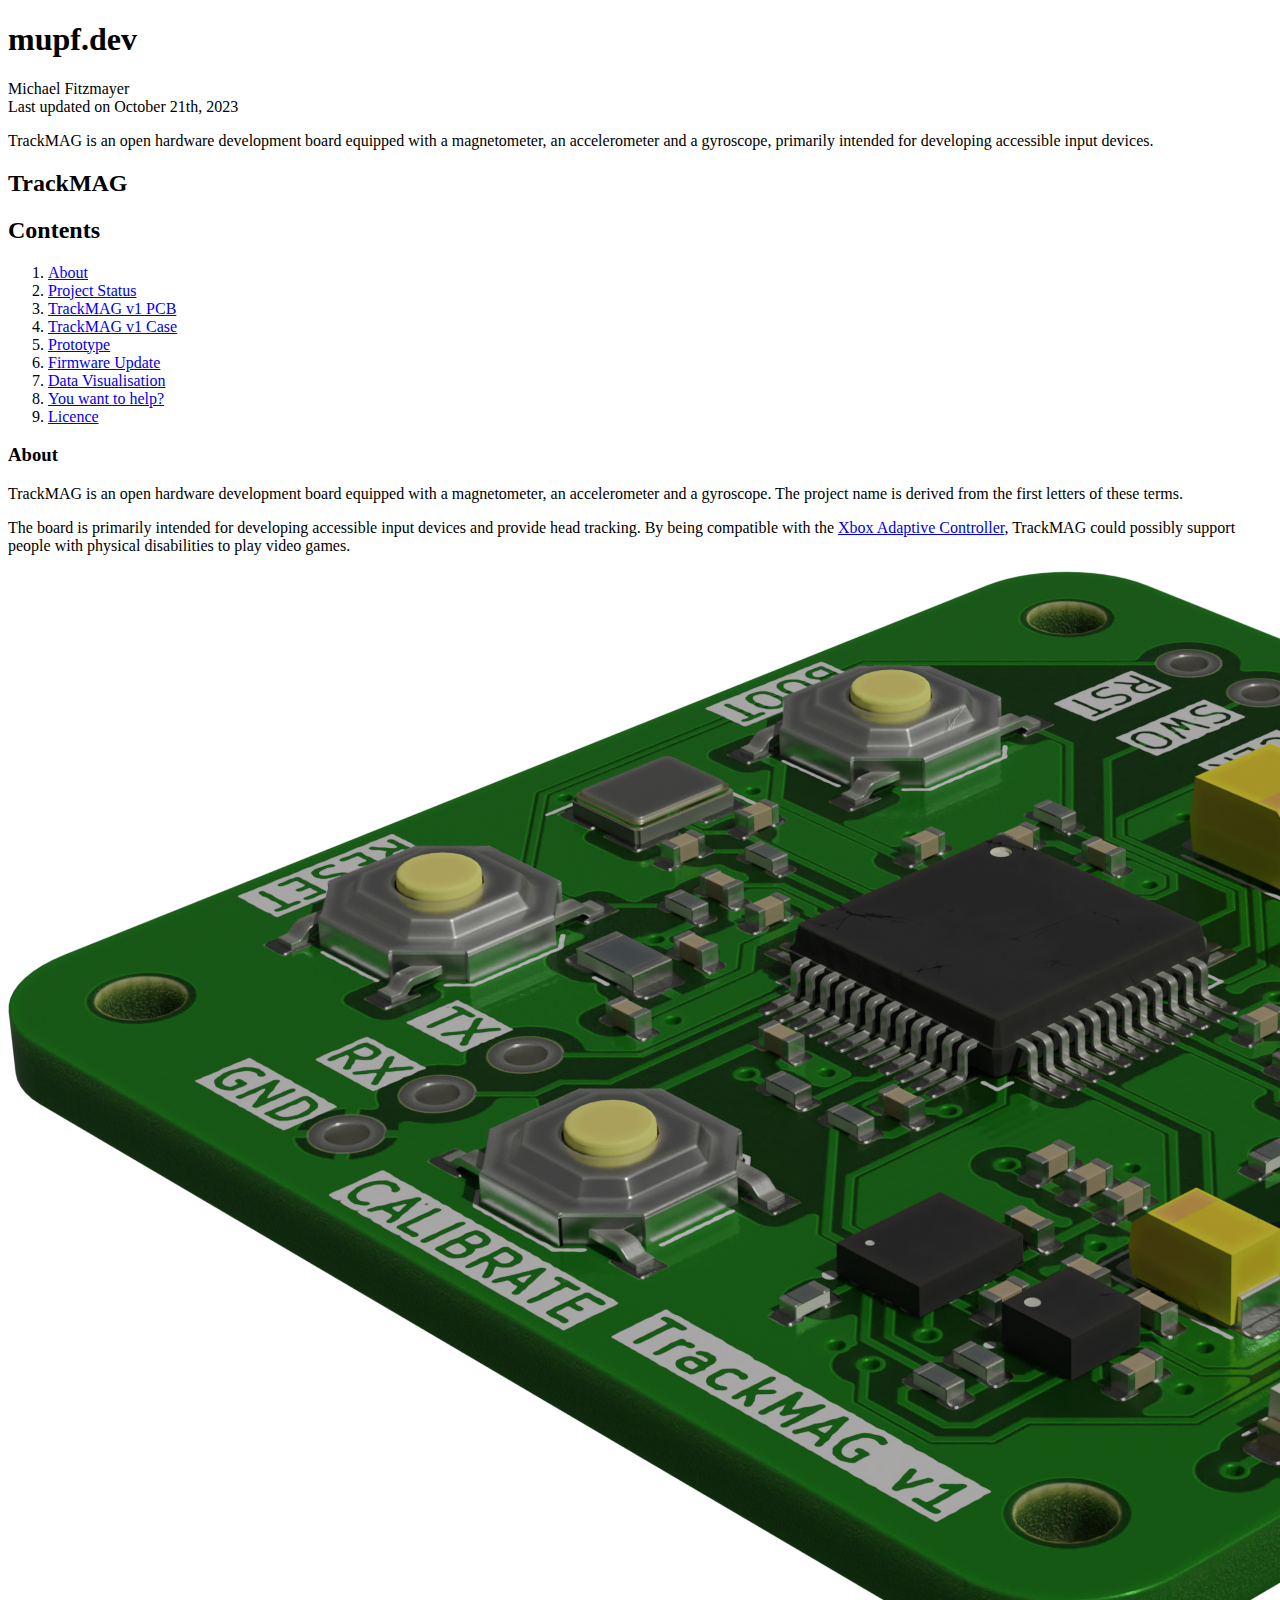
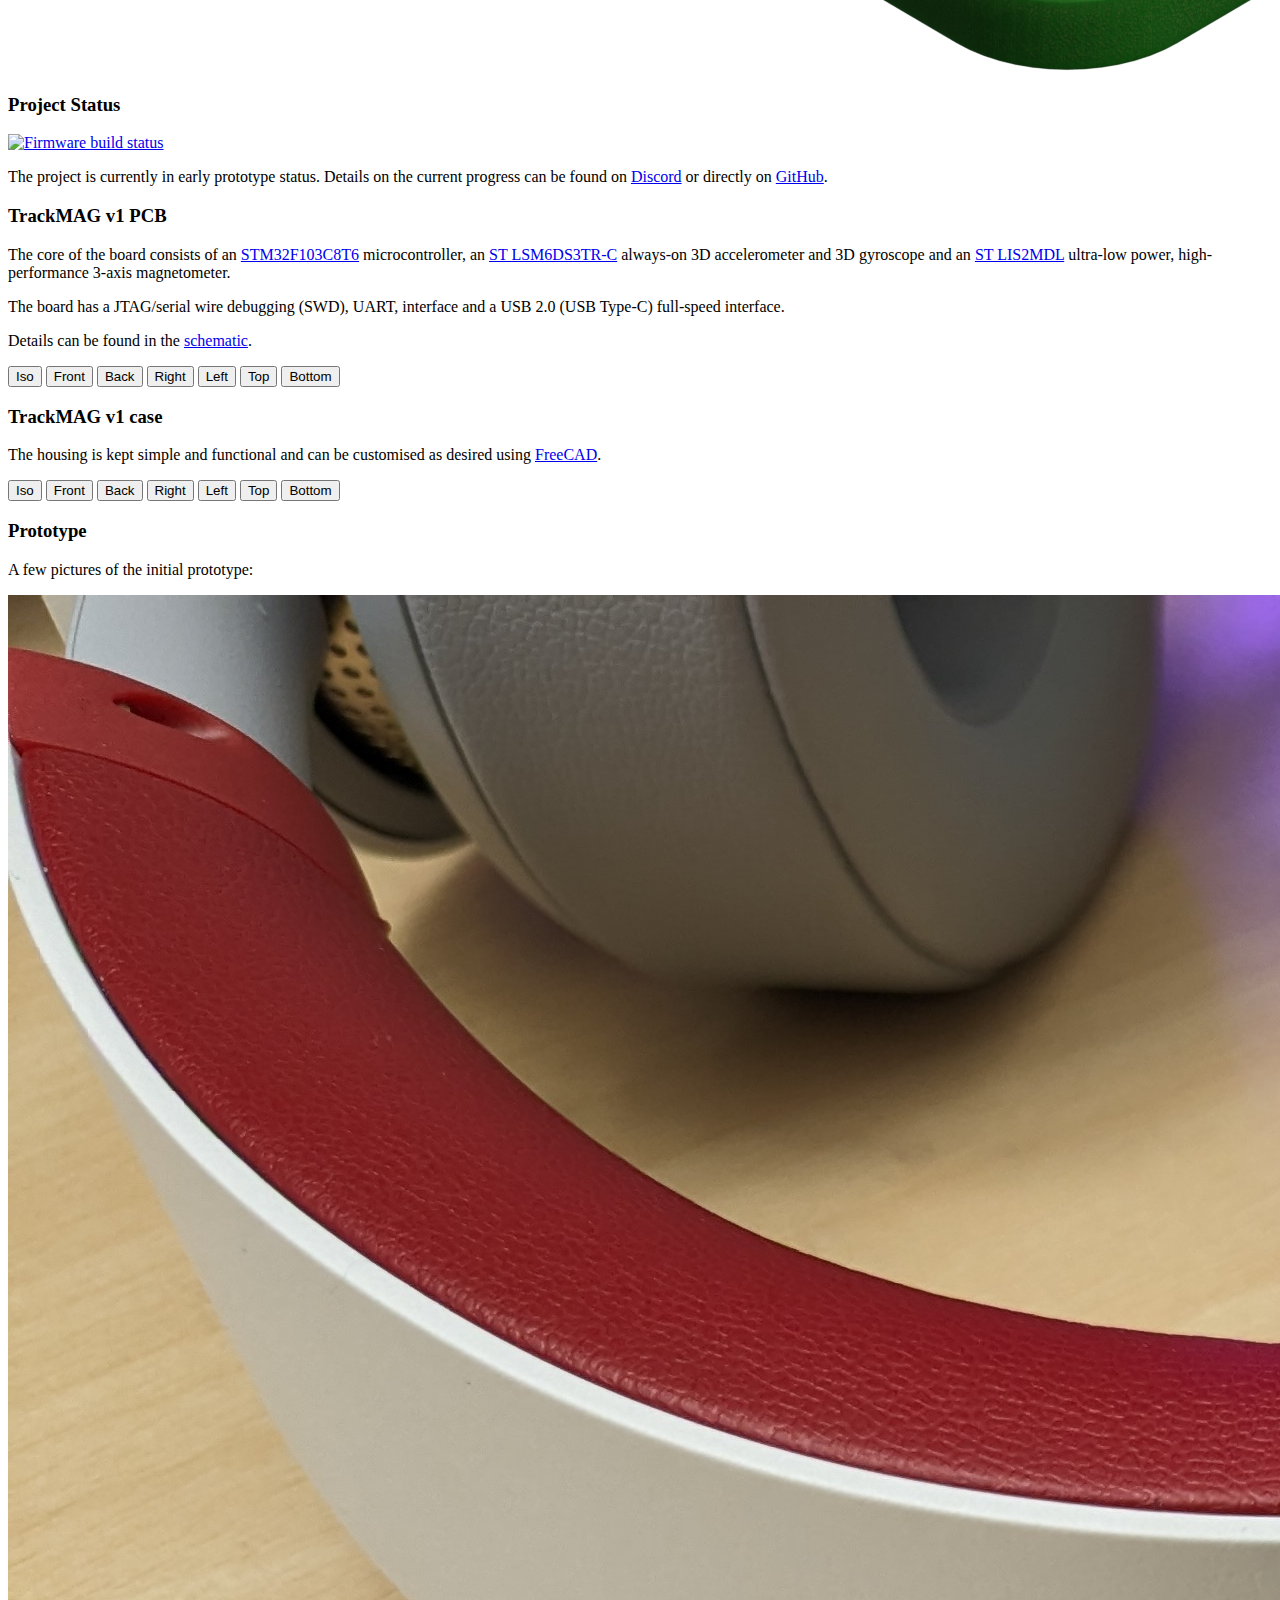
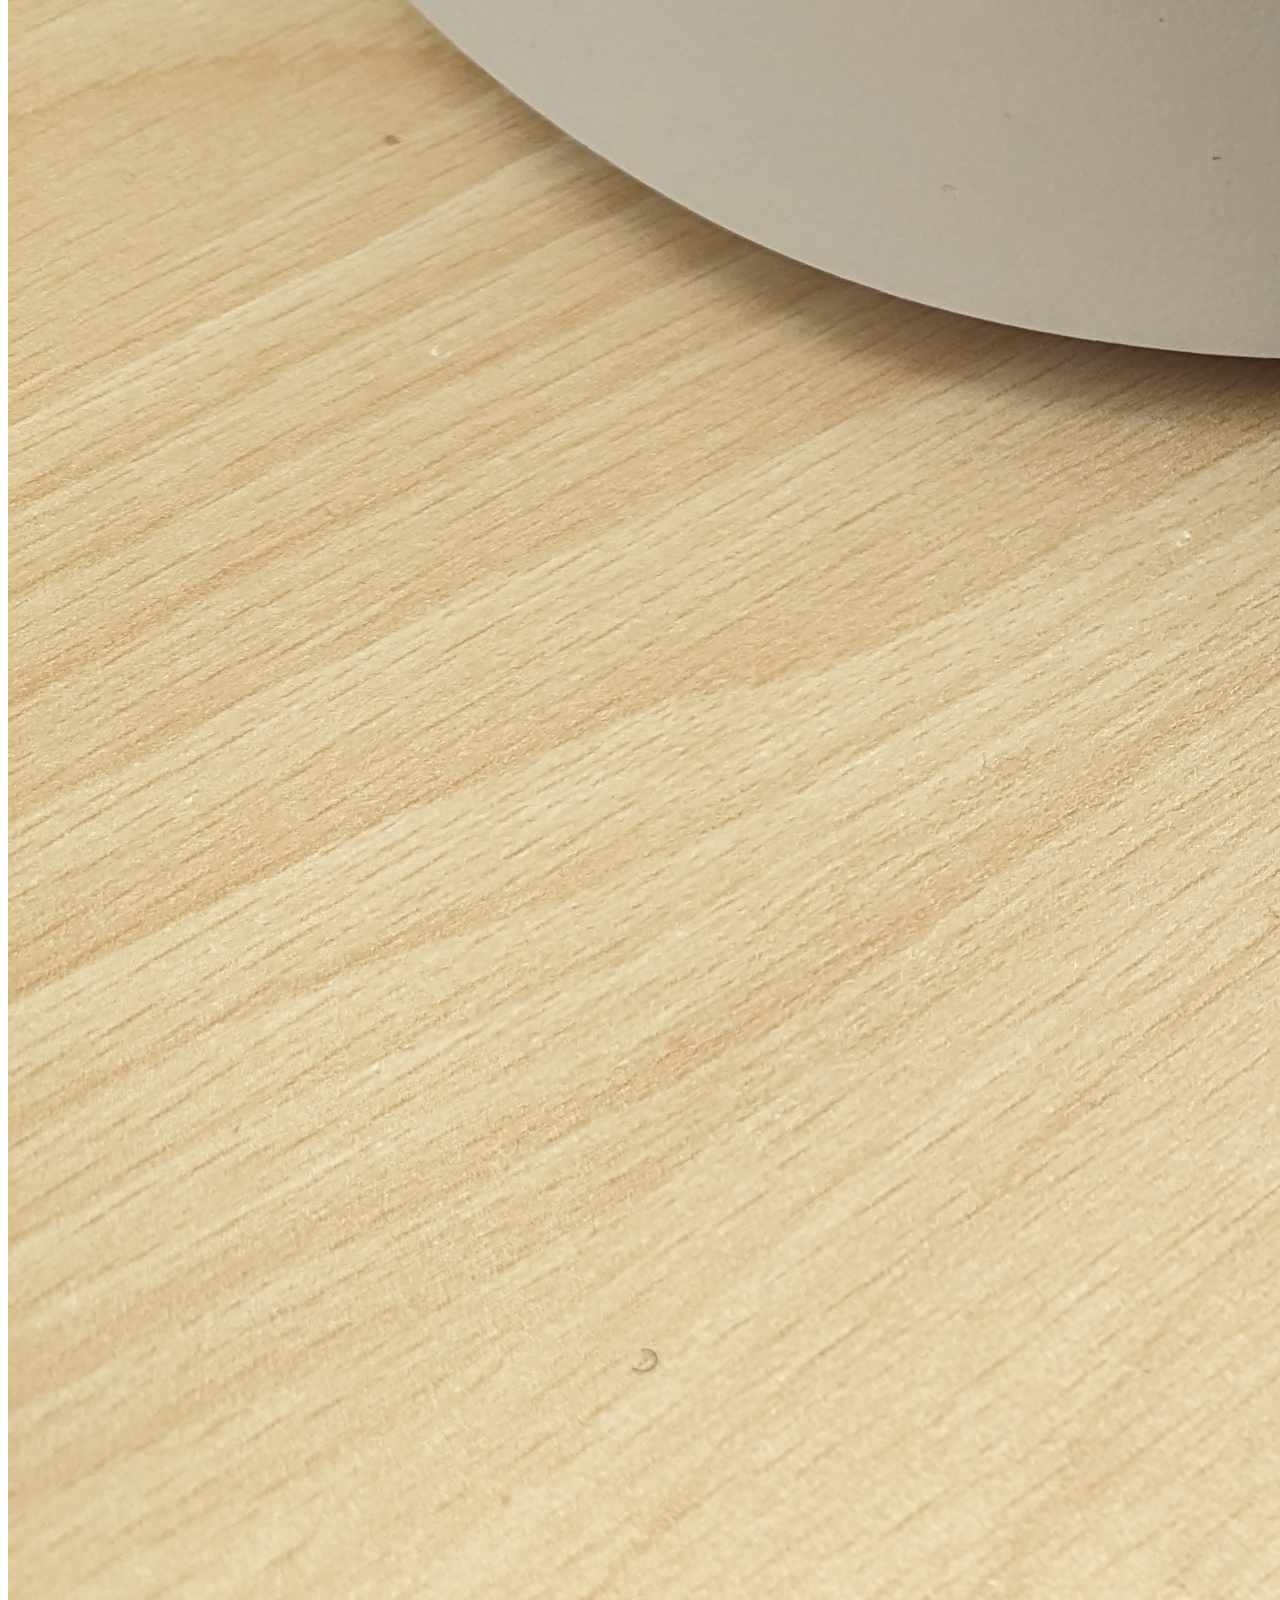
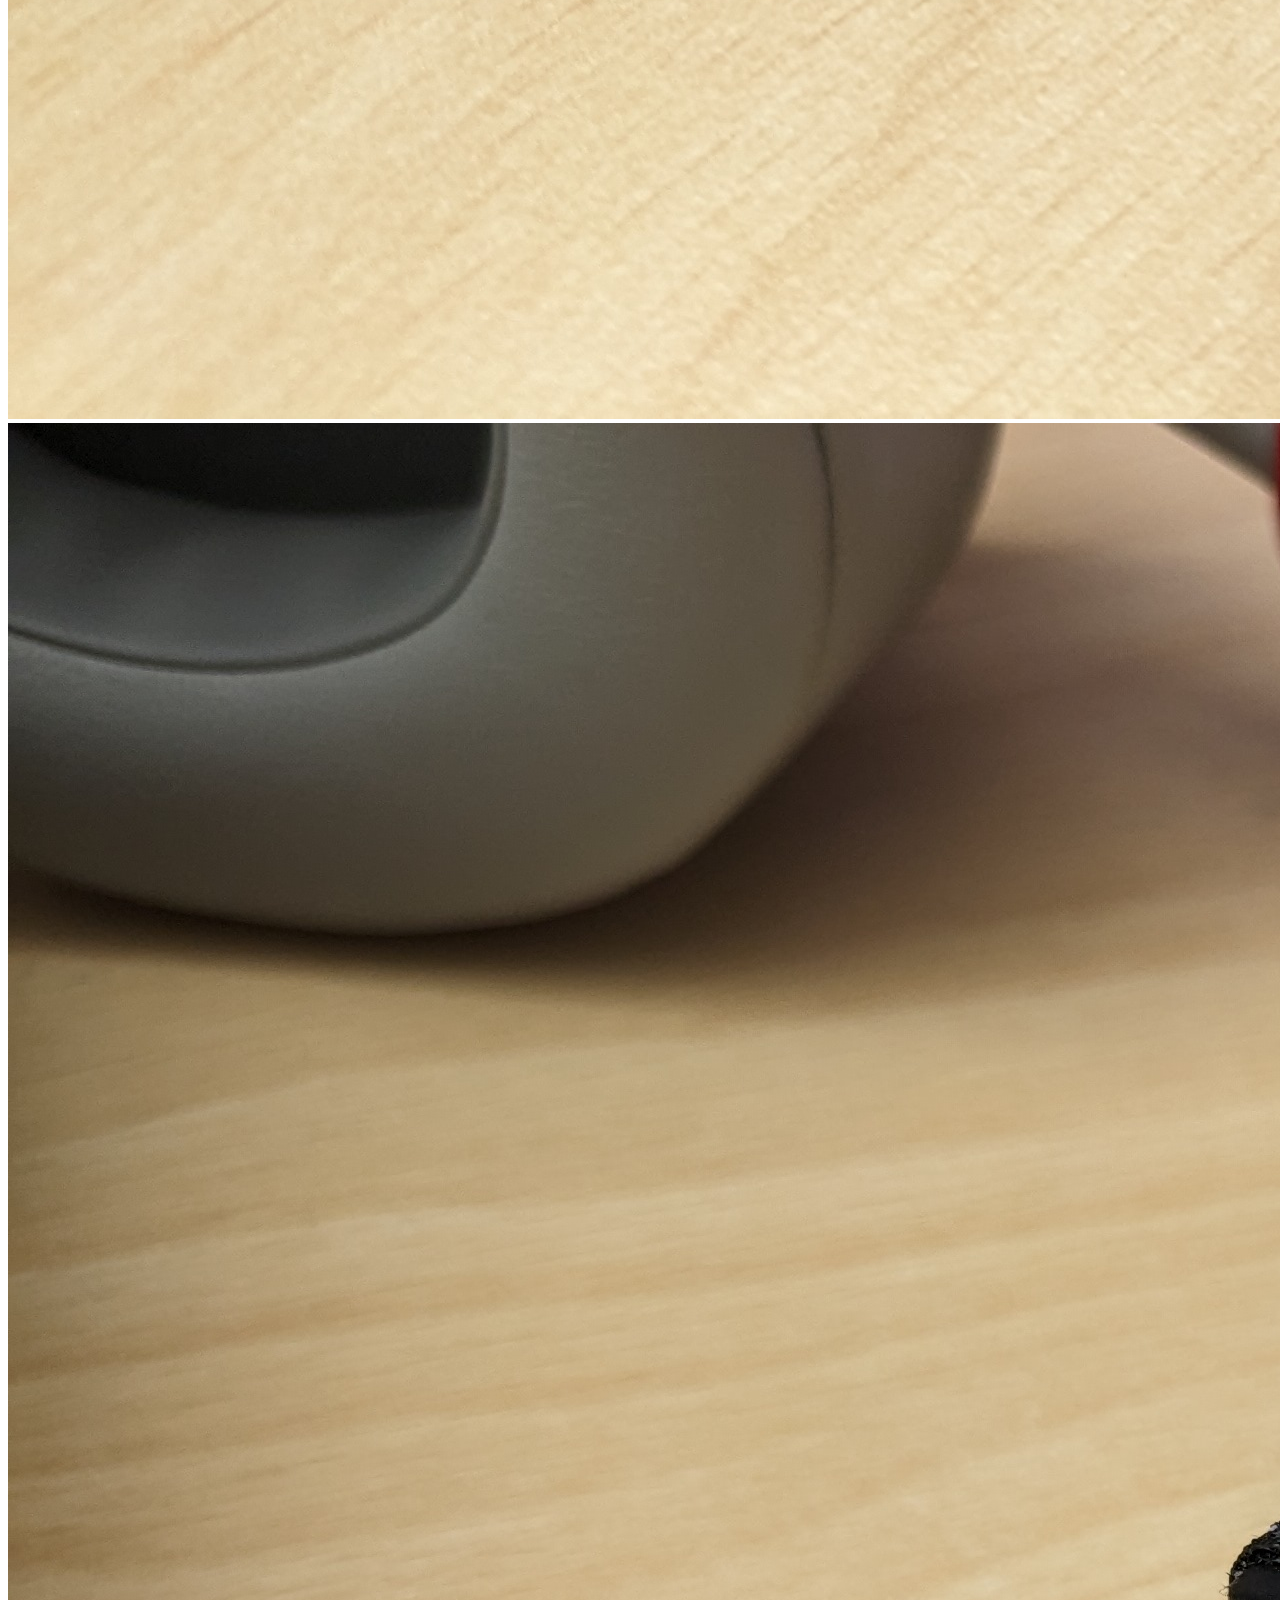
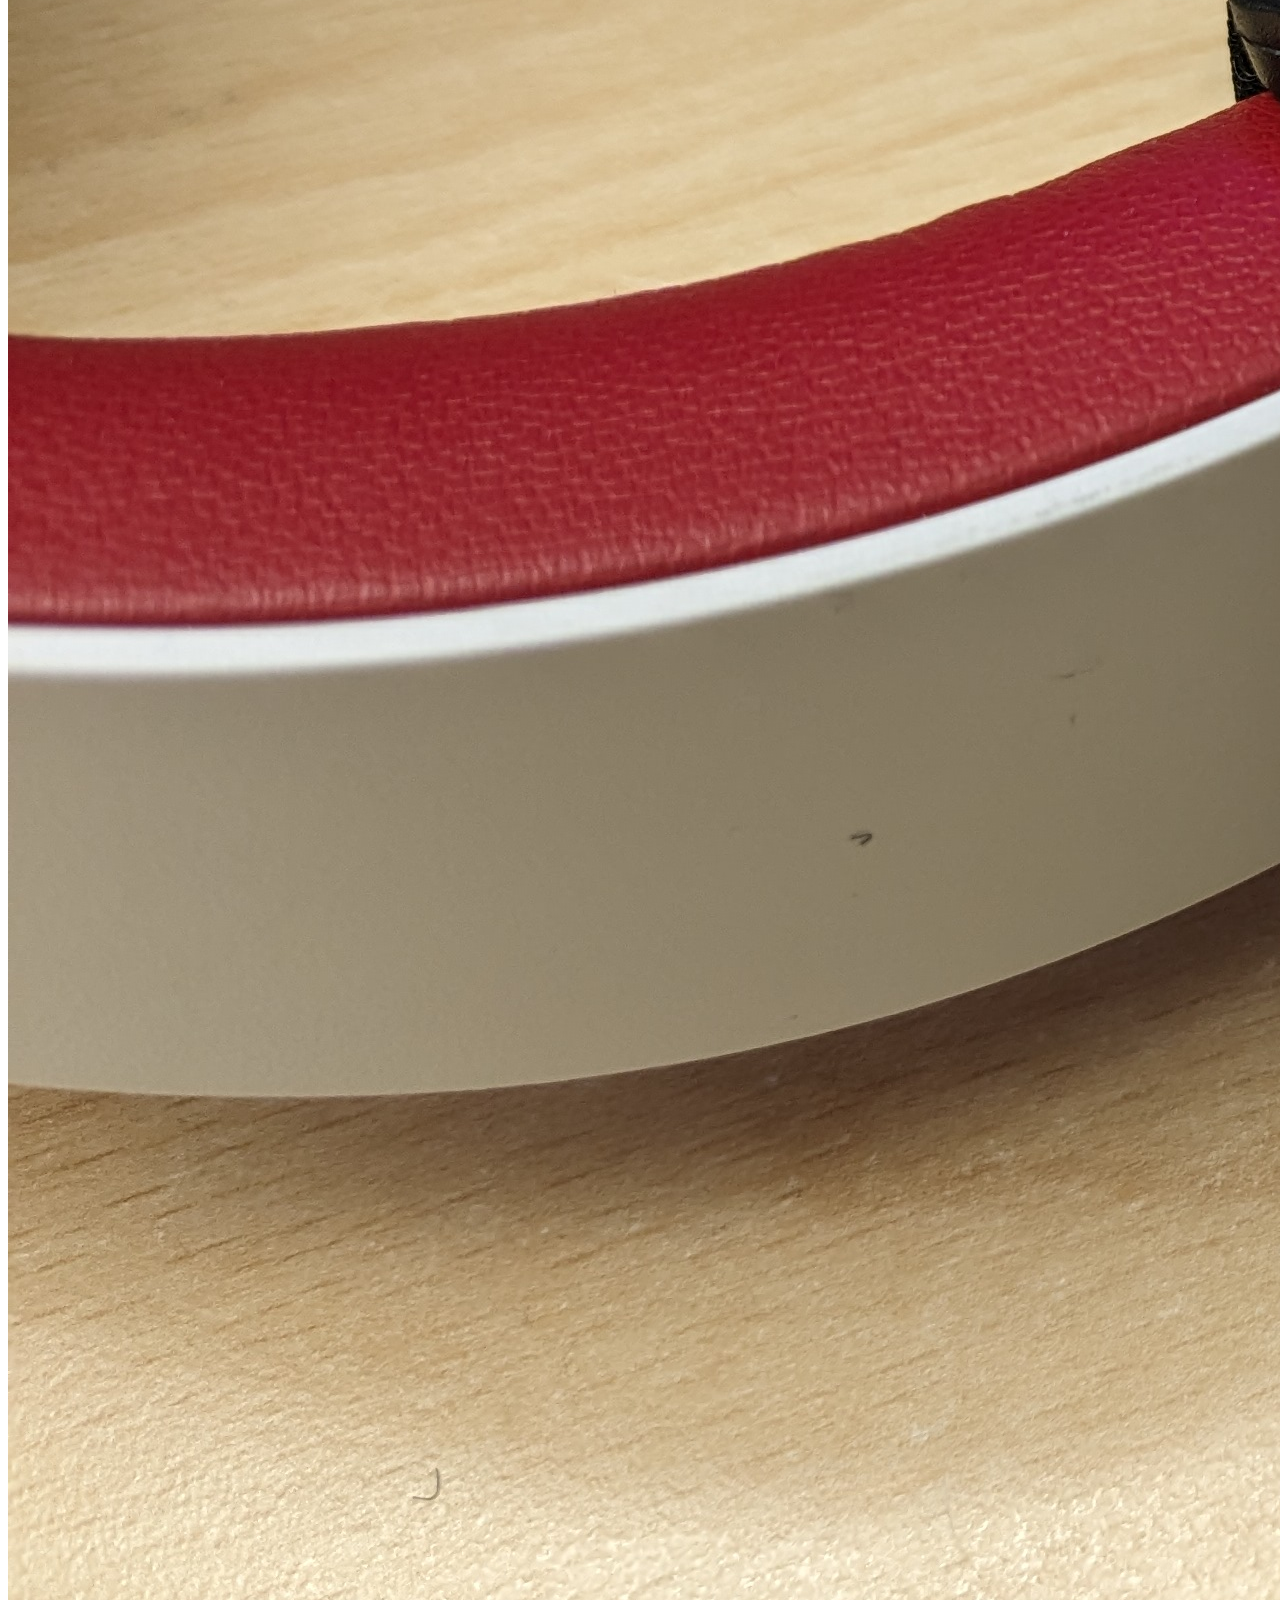
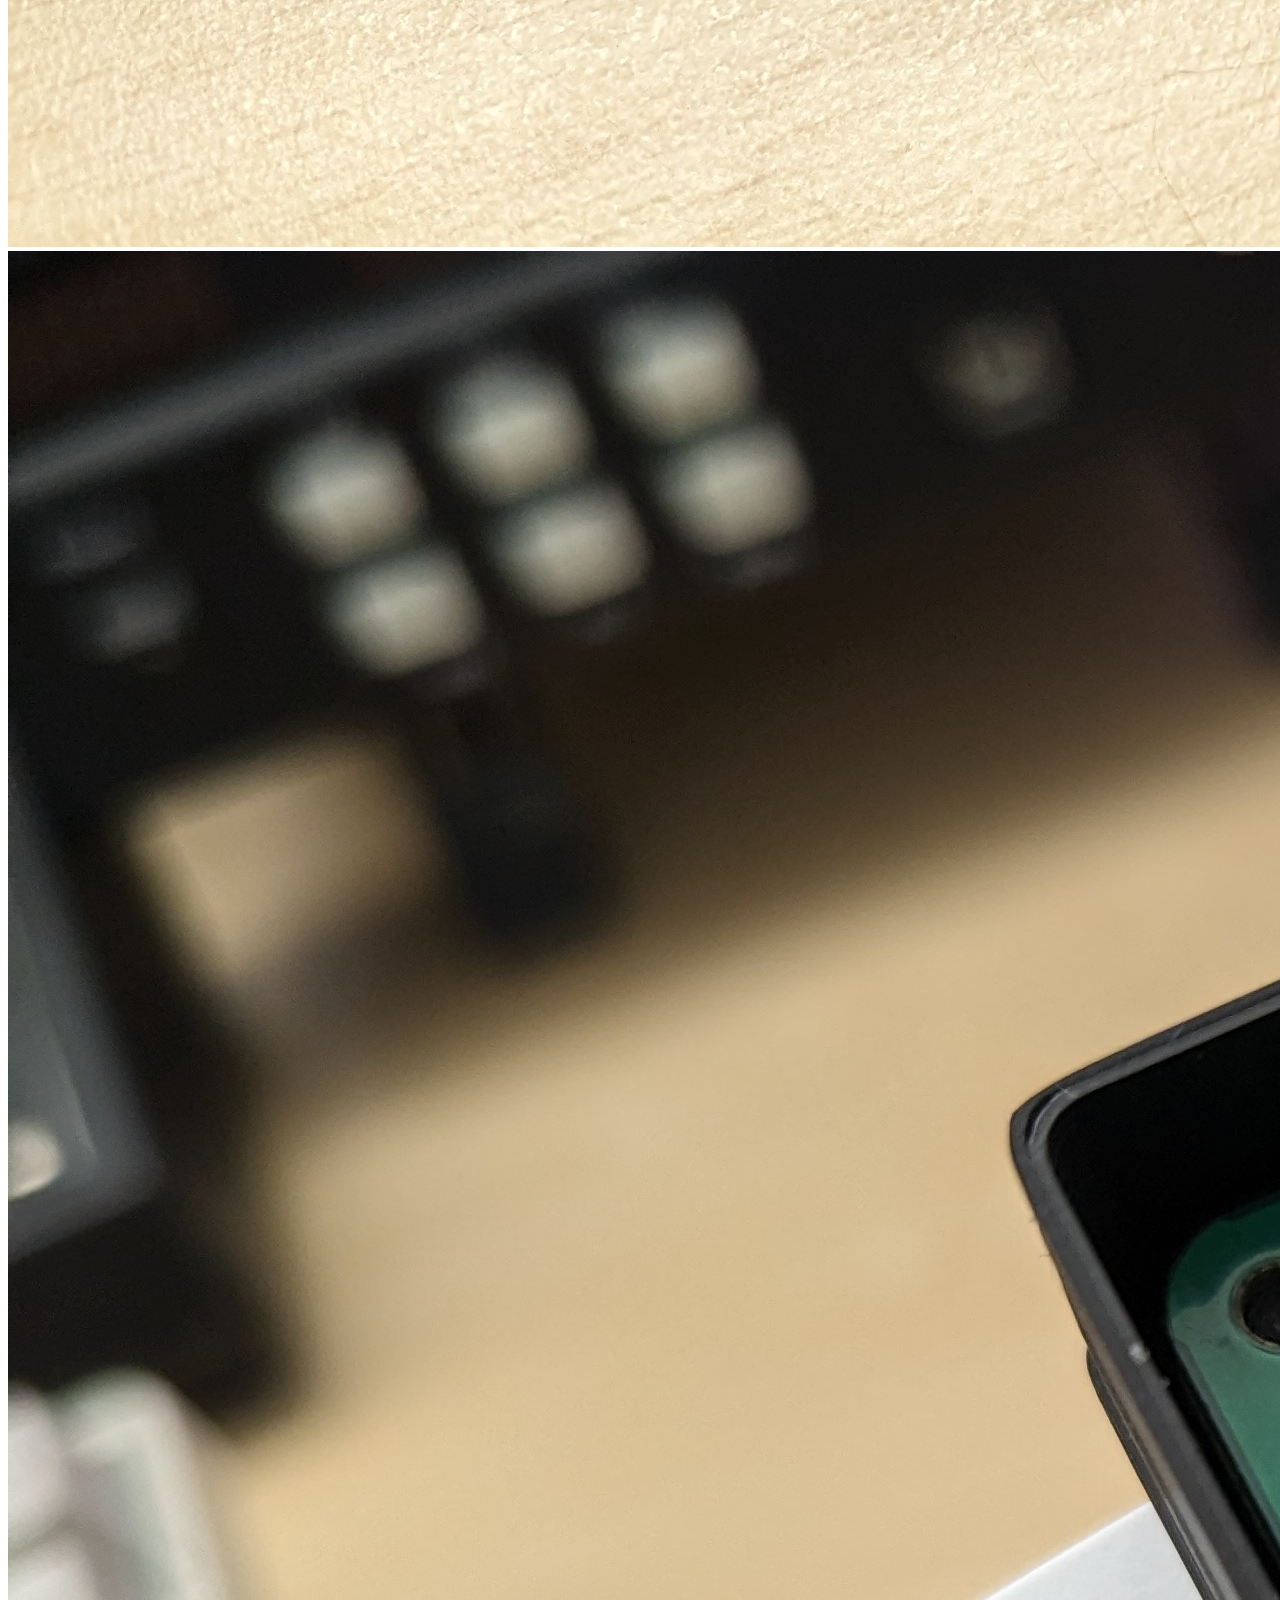
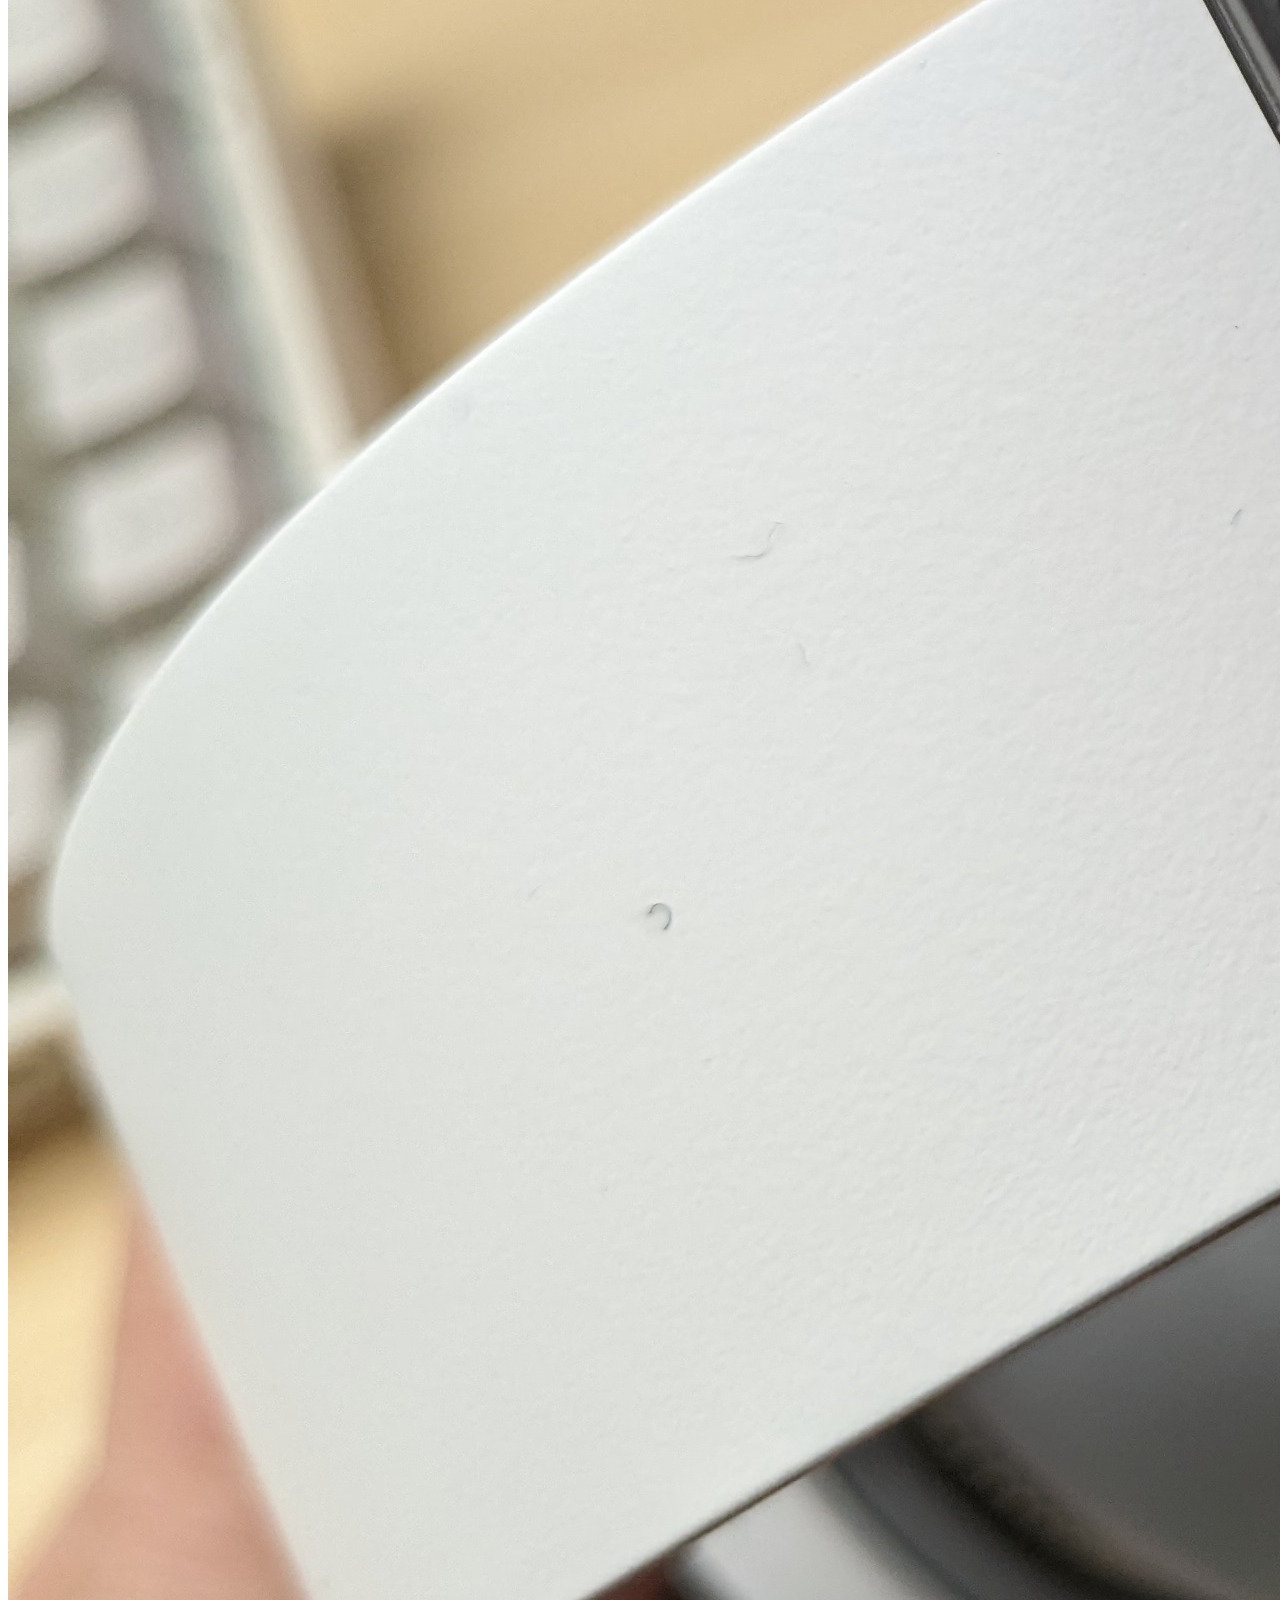
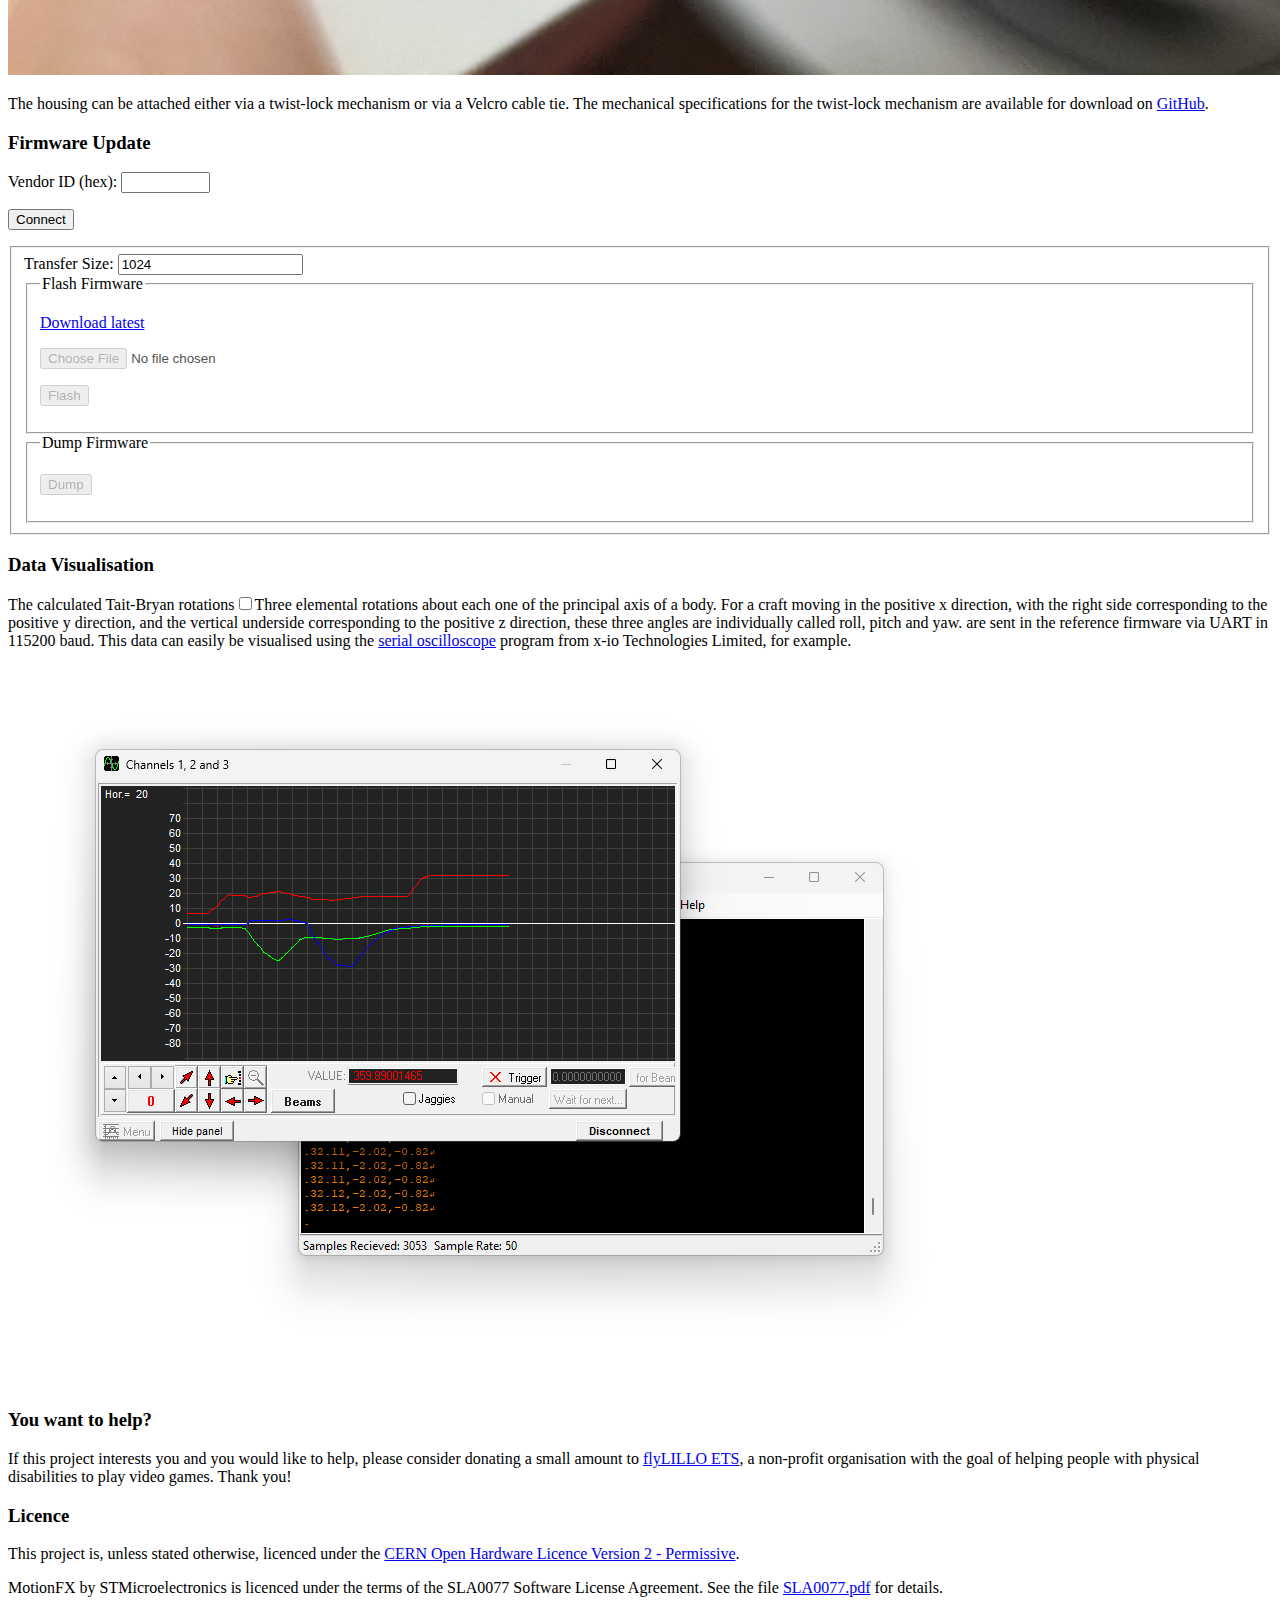
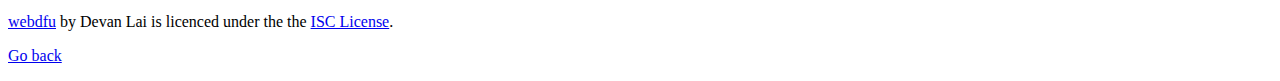
==== docs/index.html @ c6fb8749 "Whoops, this isn't markdown" ====
<!DOCTYPE html>
<html lang="en">
  <head>
    <meta charset="utf-8">
    <meta http-equiv="x-ua-compatible" content="ie=edge">
    <meta name="viewport" content="width=device-width, initial-scale=1">
    <meta property="og:title" content="TrackMAG is an open hardware development board primarily intended for the development accessible input devices">
    <meta property="og:type" content="article">
    <meta property="og:title" content="TrackMAG – An accessible input device">
    <meta property="og:type" content="article">
    <meta property="og:url" content="https://mupfdev.github.io/TrackMAG/">
    <meta property="og:image" content="https://mupfdev.github.io/img/ogp-1200x1200.png">

    <title>mupf.dev</title>
    <link rel="stylesheet" href="/style.min.css">
    <link rel="stylesheet" href="/mupf.css">
    <link rel="stylesheet" href="/magnify.css">
    <link rel="stylesheet" href="/x3dom.css">
    <link rel="stylesheet" href="dfu.css">

    <link rel="apple-touch-icon" sizes="180x180" href="/apple-touch-icon.png?v=2">
    <link rel="icon" type="image/png" sizes="32x32" href="/favicon-32x32.png?v=2">
    <link rel="icon" type="image/png" sizes="16x16" href="/favicon-16x16.png?v=2">
    <link rel="manifest" href="/site.webmanifest?v=2">

    <script src="dfu.js"></script>
    <script src="dfuse.js"></script>
    <script src="FileSaver.js"></script>
    <script src="dfu-util.js"></script>

    <script src="/jquery-3.7.1.min.js"></script>
    <script src="/jquery.magnify.js"></script>
    <script src="/jquery.magnify-mobile.js"></script>
    <script src="/minimal-lightbox.min.js"></script>
    <script src="/x3dom.js"></script>

    <script>
      $(document).ready(function() {
      $('.zoom').magnify();
      });
    </script>
  </head>

  <body>
    <h1>mupf.dev</h1>

    <p class="author">Michael Fitzmayer <br> Last updated on October 21th, 2023</p>

    <div class="abstract">
      <p>
        TrackMAG is an open hardware development board equipped with a
        magnetometer, an accelerometer and a gyroscope, primarily
        intended for developing accessible input devices.
      </p>
    </div>

    <h2>TrackMAG</h2>

    <nav class="toc">
      <h2>Contents</h2>
      <ol>
        <li><a href="#about">About</a></li>
        <li><a href="#project-status">Project Status</a></li>
        <li><a href="#cad-pcb">TrackMAG v1 PCB</a></li>
        <li><a href="#cad-case">TrackMAG v1 Case</a></li>
        <li><a href="#prototype">Prototype</a></li>
        <li><a href="#firmware-update">Firmware Update</a></li>
        <li><a href="#data-visualisation">Data Visualisation</a></li>
        <li><a href="#wanna-help">You want to help?</a></li>
        <li><a href="#licence">Licence</a></li>
      </ol>
    </nav>

    <h3 id="about">About</h3>

    <p>
      TrackMAG is an open hardware development board equipped with a
      magnetometer, an accelerometer and a gyroscope.  The project name
      is derived from the first letters of these terms.
    </p>

    <p>
      The board is primarily intended for developing accessible input
      devices and provide head tracking.  By being compatible with
      the <a href="https://www.xbox.com/en-US/accessories/controllers/xbox-adaptive-controller">Xbox
      Adaptive Controller</a>, TrackMAG could possibly support people
      with physical disabilities to play video games.
    </p>

    <div class="gallery">
      <a href="TrackMAG_v1_3D.png">
        <img src="TrackMAG_v1_3D.png" class="zoom gallery-1x1" alt="TrackMAG v1 3D rendering">
      </a>
    </div>

    <h3 id="project-status">Project Status</h3>

    <a href="https://github.com/mupfdev/TrackMAG/actions/workflows/firmware.yaml">
      <img src="https://github.com/mupfdev/TrackMAG/actions/workflows/firmware.yaml/badge.svg" alt="Firmware build status">
    </a>

    <p>
      The project is currently in early prototype status.  Details on
      the current progress can be found
      on <a href="https://discord.com/invite/5UUhyFP6tj">Discord</a> or
      directly
      on <a href="https://github.com/mupfdev/TrackMAG">GitHub</a>.
    </p>

    <h3 id="cad-pcb">TrackMAG v1 PCB</h3>

    <p>
      The core of the board consists of
      an <a href="https://github.com/mupfdev/TrackMAG/blob/main/pdf/STM32F103C8.pdf">STM32F103C8T6</a>
      microcontroller,
      an <a href="https://github.com/mupfdev/TrackMAG/blob/main/pdf/LSM6DS3TR-C.pdf">ST
        LSM6DS3TR-C</a> always-on 3D accelerometer and 3D gyroscope and an
      <a href="https://github.com/mupfdev/TrackMAG/blob/main/pdf/LIS2MDL.pdf">ST LIS2MDL</a> ultra-low power, high-performance 3-axis magnetometer.
    </p>

    <p>
      The board has a JTAG/serial wire debugging (SWD), UART, interface
      and a USB 2.0 (USB Type-C) full-speed interface.
    </p>

    <p>
      Details can be found in the <a href="https://github.com/mupfdev/TrackMAG/blob/main/pdf/Schematic.pdf">schematic</a>.
    </p>

    <div class="free-standing">
      <button onclick="document.getElementById('Iso_PCB').setAttribute('set_bind','true');">Iso</button>
      <button onclick="document.getElementById('Front_PCB').setAttribute('set_bind','true');">Front</button>
      <button onclick="document.getElementById('Back_PCB').setAttribute('set_bind','true');">Back</button>
      <button onclick="document.getElementById('Right_PCB').setAttribute('set_bind','true');">Right</button>
      <button onclick="document.getElementById('Left_PCB').setAttribute('set_bind','true');">Left</button>
      <button onclick="document.getElementById('Top_PCB').setAttribute('set_bind','true');">Top</button>
      <button onclick="document.getElementById('Bottom_PCB').setAttribute('set_bind','true');">Bottom</button>
    </div>

    <X3D height="20em">
      <Scene>
        <Viewpoint id="Iso_PCB" centerOfRotation="2.86102e-06 -0.1725 4.78" position="35.5952 -35.7677 40.3752" orientation="0.742906 0.307722 0.594473 1.21712" description="camera" fieldOfView="0.9"></Viewpoint>
        <Viewpoint id="Front_PCB" centerOfRotation="2.86102e-06 -0.1725 4.78" position="2.86102e-06 -61.8252 4.78" orientation="1 0 0 1.5708" description="camera" fieldOfView="0.9"></Viewpoint>
        <Viewpoint id="Back_PCB" centerOfRotation="2.86102e-06 -0.1725 4.78" position="2.86102e-06 61.4802 4.78" orientation="0 0.707107 0.707107 3.14159" description="camera" fieldOfView="0.9"></Viewpoint>
        <Viewpoint id="Right_PCB" centerOfRotation="2.86102e-06 -0.1725 4.78" position="61.6527 -0.1725 4.78" orientation="0.57735 0.57735 0.57735 2.0944" description="camera" fieldOfView="0.9"></Viewpoint>
        <Viewpoint id="Left_PCB" centerOfRotation="2.86102e-06 -0.1725 4.78" position="-61.6527 -0.1725 4.78" orientation="-0.57735 0.57735 0.57735 4.18879" description="camera" fieldOfView="0.9"></Viewpoint>
        <Viewpoint id="Top_PCB" centerOfRotation="2.86102e-06 -0.1725 4.78" position="2.86102e-06 -0.1725 66.4327" orientation="0 0 1 0" description="camera" fieldOfView="0.9"></Viewpoint>
        <Viewpoint id="Bottom_PCB" centerOfRotation="2.86102e-06 -0.1725 4.78" position="2.86102e-06 -0.1725 -56.8727" orientation="1 0 0 3.14159" description="camera" fieldOfView="0.9"></Viewpoint>

        <Transform>
          <inline url="TrackMAG_v1_PCB.x3d"></inline>
        </Transform>
      </Scene>
    </X3D>

    <h3 id="cad-case">TrackMAG v1 case</h3>

    <p>
      The housing is kept simple and functional and can be customised as
      desired using <a href="https://www.freecad.org/">FreeCAD</a>.
    </p>

    <div class="free-standing">
      <button onclick="document.getElementById('Iso').setAttribute('set_bind','true');">Iso</button>
      <button onclick="document.getElementById('Front').setAttribute('set_bind','true');">Front</button>
      <button onclick="document.getElementById('Back').setAttribute('set_bind','true');">Back</button>
      <button onclick="document.getElementById('Right').setAttribute('set_bind','true');">Right</button>
      <button onclick="document.getElementById('Left').setAttribute('set_bind','true');">Left</button>
      <button onclick="document.getElementById('Top').setAttribute('set_bind','true');">Top</button>
      <button onclick="document.getElementById('Bottom').setAttribute('set_bind','true');">Bottom</button>
    </div>

    <X3D height="20em">
      <Scene>
        <Viewpoint id="Iso" centerOfRotation="0 0 8.7" position="40.6011 -40.6011 49.3011" orientation="0.742906 0.307722 0.594473 1.21712" description="camera" fieldOfView="0.9"></Viewpoint>
        <Viewpoint id="Front" centerOfRotation="0 0 8.7" position="0 -70.3233 8.7" orientation="1 0 0 1.5708" description="camera" fieldOfView="0.9"></Viewpoint>
        <Viewpoint id="Back" centerOfRotation="0 0 8.7" position="0 70.3233 8.7" orientation="0 0.707107 0.707107 3.14159" description="camera" fieldOfView="0.9"></Viewpoint>
        <Viewpoint id="Right" centerOfRotation="0 0 8.7" position="70.3233 0 8.7" orientation="0.57735 0.57735 0.57735 2.0944" description="camera" fieldOfView="0.9"></Viewpoint>
        <Viewpoint id="Left" centerOfRotation="0 0 8.7" position="-70.3233 0 8.7" orientation="-0.57735 0.57735 0.57735 4.18879" description="camera" fieldOfView="0.9"></Viewpoint>
        <Viewpoint id="Top" centerOfRotation="0 0 8.7" position="0 0 79.0233" orientation="0 0 1 0" description="camera" fieldOfView="0.9"></Viewpoint>
        <Viewpoint id="Bottom" centerOfRotation="0 0 8.7" position="0 0 -61.6233" orientation="1 0 0 3.14159" description="camera" fieldOfView="0.9"></Viewpoint>

        <Transform>
          <inline url="TrackMAG_v1.x3d"></inline>
        </Transform>
      </Scene>
    </X3D>

    <h3 id="prototype">Prototype</h3>

    <p>
      A few pictures of the initial prototype:
    </p>

    <div class="gallery free-standing">
      <img class="image-zoom gallery-3x1" src="TrackMAG_v1_Prototype_01.jpg" alt="TrackMAG v1 prototype 1">
      <img class="image-zoom gallery-3x1" src="TrackMAG_v1_Prototype_02.jpg" alt="TrackMAG v1 prototype 2">
      <img class="image-zoom gallery-3x1" src="TrackMAG_v1_Prototype_03.jpg" alt="TrackMAG v1 prototype 3">
    </div>

    <p>
      The housing can be attached either via a twist-lock mechanism or
      via a Velcro cable tie.  The mechanical specifications for the
      twist-lock mechanism are available for download
      on <a href="https://github.com/mupfdev/TrackMAG/tree/main/cad">GitHub</a>.
    </p>

    <h3 id="firmware-update">Firmware Update</h3>

    <p>
      <span id="status"></span>
    </p>
    <p>
      <label for="vid">Vendor ID (hex):</label>
      <input list="vendor_ids" type="text" name="vid" id="vid" maxlength="6" size="8" pattern="0x[A-Fa-f0-9]{1,4}">
      <datalist id="vendor_ids">
        <option value="0x0483">TrackMAG</option>
      </datalist>
    </p>
    <p>
      <button id="connect">Connect</button>
      <button id="detach" disabled hidden>Detach DFU</button>
    </p>

    <dialog id="interfaceDialog">
      Your device has multiple DFU interfaces.  Select one from the list below:
      <form id="interfaceForm" method="dialog">
        <button id="selectInterface" type="submit">Select interface</button>
      </form>
    </dialog>

    <div class="free-standing">
      <div id="usbInfo" style="white-space: pre"></div>
      <div id="dfuInfo" style="white-space: pre"></div>
    </div>

    <fieldset class="free-standing">
      <form id="configForm">
        <label for="transferSize">Transfer Size:</label>

        <input class="free-standing" type="number" name="transferSize" id="transferSize" value="1024">

        <div id="dfuseFields" hidden>
          <label for="dfuseStartAddress">DfuSe Start Address:</label>
          <input type="text" name="dfuseStartAddress" id="dfuseStartAddress" title="Initial memory address to read/write from (hex)" size="10" pattern="0x[A-Fa-f0-9]+">
          <label for="dfuseUploadSize">DfuSe Upload Size:</label>
          <input type="number" name="dfuseUploadSize" id="dfuseUploadSize" min="1">
        </div>

        <fieldset>
          <legend>Flash Firmware</legend>
          <p>
            <a href="TrackMAG-latest.bin">Download latest</a>
          </p>

          <p>
            <input type="file" id="firmwareFile" name="file" disabled>
          </p>

          <p>
            <button id="download" disabled>Flash</button>
          </p>
          <div class="log" id="downloadLog"></div>
        </fieldset>

        <fieldset>
          <legend>Dump Firmware</legend>
          <p>
            <button id="upload" disabled>Dump</button>
          </p>
          <div class="log" id="uploadLog"></div>
        </fieldset>
      </form>
    </fieldset>

    <h3 id="data-visualisation">Data Visualisation</h3>

    <p>
      The calculated Tait-Bryan rotations<label for="sn-1"
      class="sidenote-toggle
      sidenote-number"></label><input type="checkbox" id="sn-1"
      class="sidenote-toggle"><span class="sidenote">Three elemental
      rotations about each one of the principal axis of a body.  For a
      craft moving in the positive x direction, with the right side
      corresponding to the positive y direction, and the vertical
      underside corresponding to the positive z direction, these three
      angles are individually called roll, pitch and yaw.</span> are
      sent in the reference firmware via UART in 115200 baud.  This data
      can easily be visualised using
      the <a href="https://x-io.co.uk/serial-oscilloscope/">serial
      oscilloscope</a> program from x-io Technologies Limited, for
      example.
    </p>

    <div class="gallery free-standing">
      <img class="image-zoom gallery-1x1" src="serial-oscilloscope.png" alt="Serial oscilloscope screenshot">
    </div>

    <h3 id="wanna-help">You want to help?</h3>

    <p>
      If this project interests you and you would like to help, please
      consider donating a small amount
      to <a href="http://www.flylillo.com/en/Home.html">flyLILLO
      ETS</a>, a non-profit organisation with the goal of helping people
      with physical disabilities to play video games.  Thank you!
    </p>

    <h3 id="licence">Licence</h3>

    <p>
      This project is, unless stated otherwise, licenced under
      the <a href="https://ohwr.org/cern_ohl_p_v2.txt">CERN Open
      Hardware Licence Version 2 - Permissive</a>.
    </p>

    <p>
      MotionFX by STMicroelectronics is licenced under the terms of the
      SLA0077 Software License Agreement.  See the file
      <a href="https://github.com/mupfdev/TrackMAG/blob/main/pdf/SLA0077.pdf">SLA0077.pdf</a>
      for details.
    </p>

    <p>
      <a href="https://github.com/devanlai/webdfu">webdfu</a> by Devan
      Lai is licenced under the
      the <a href="https://github.com/devanlai/webdfu/blob/gh-pages/LICENSE">ISC
      License</a>.
    </p>

    <p>
      <a href="/">Go back</a>
    </p>
  </body>
</html>
---- docs/dfu.css ----
p.warning
{
    color: red;
}

p.error
{
    color: red;
    font-weight: bold;
}

label.radio
{
    display: inline;
}

input:invalid
{
    color: red;
}
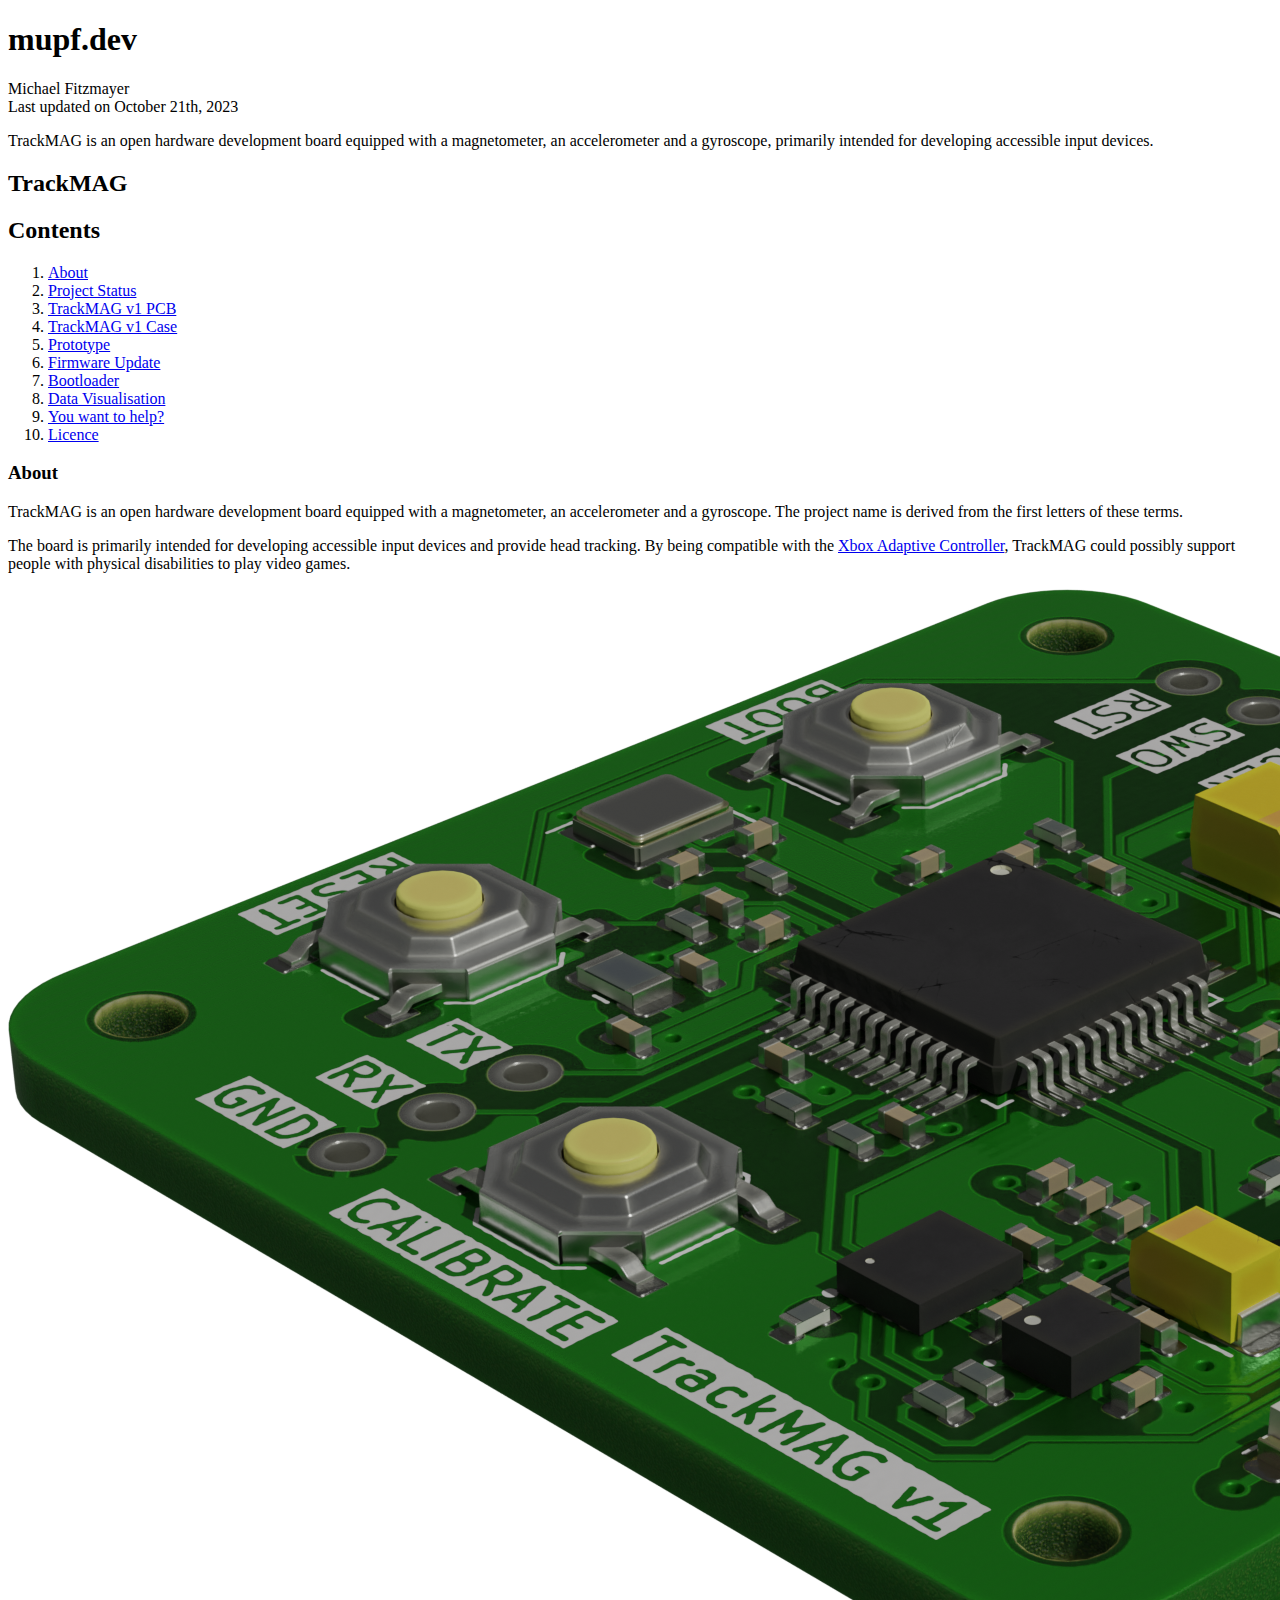
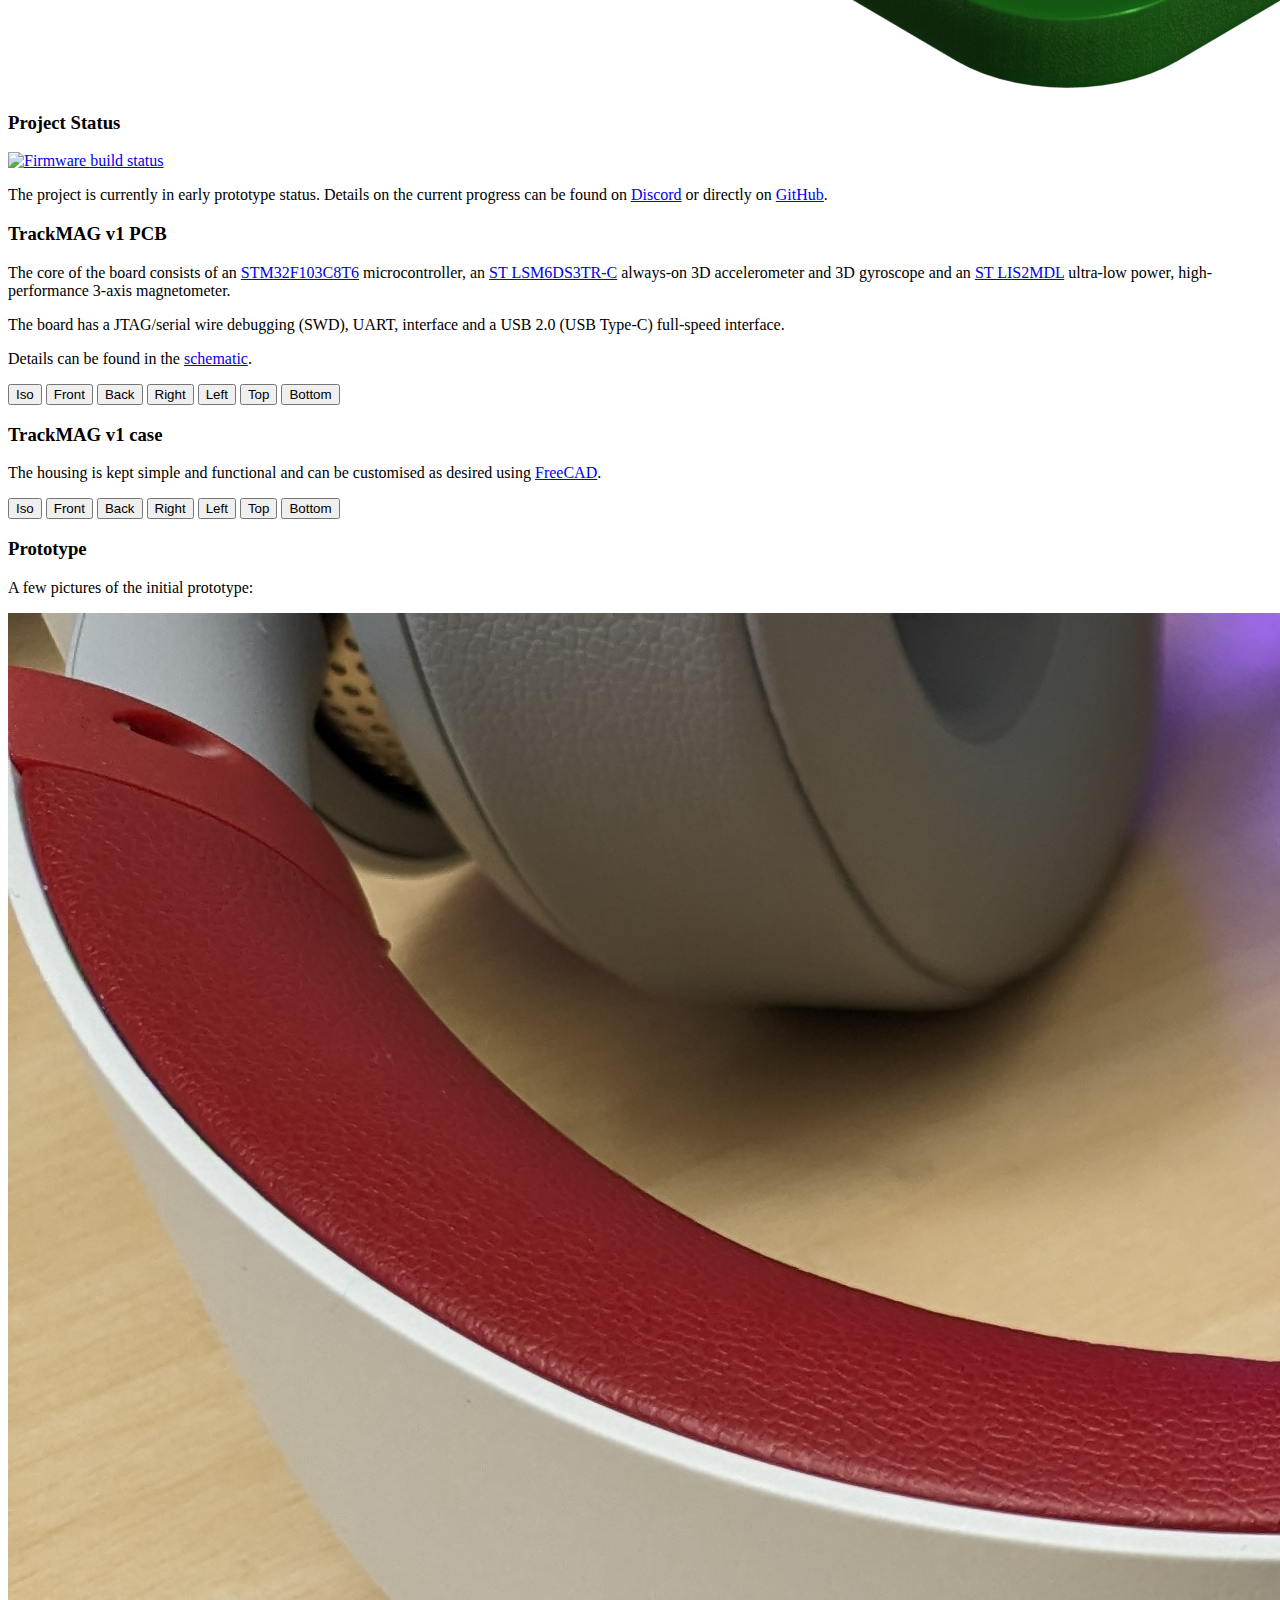
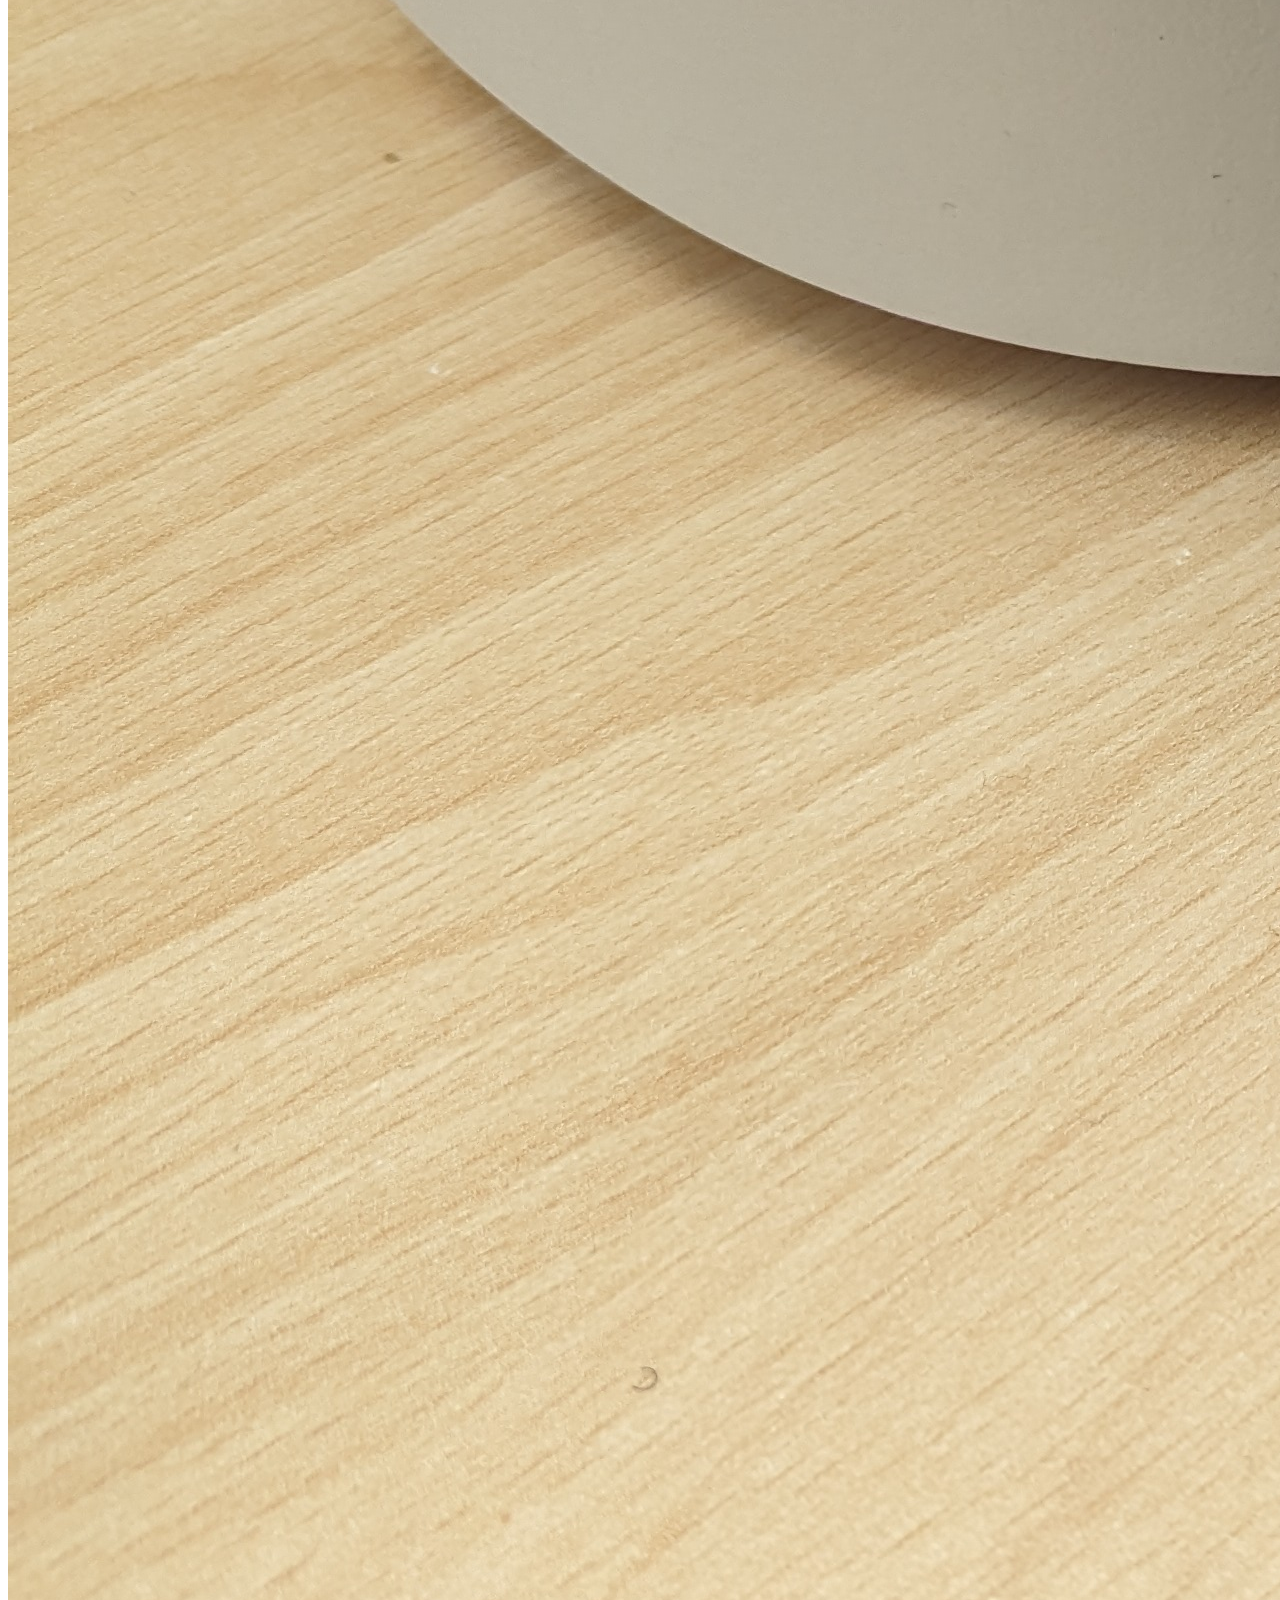
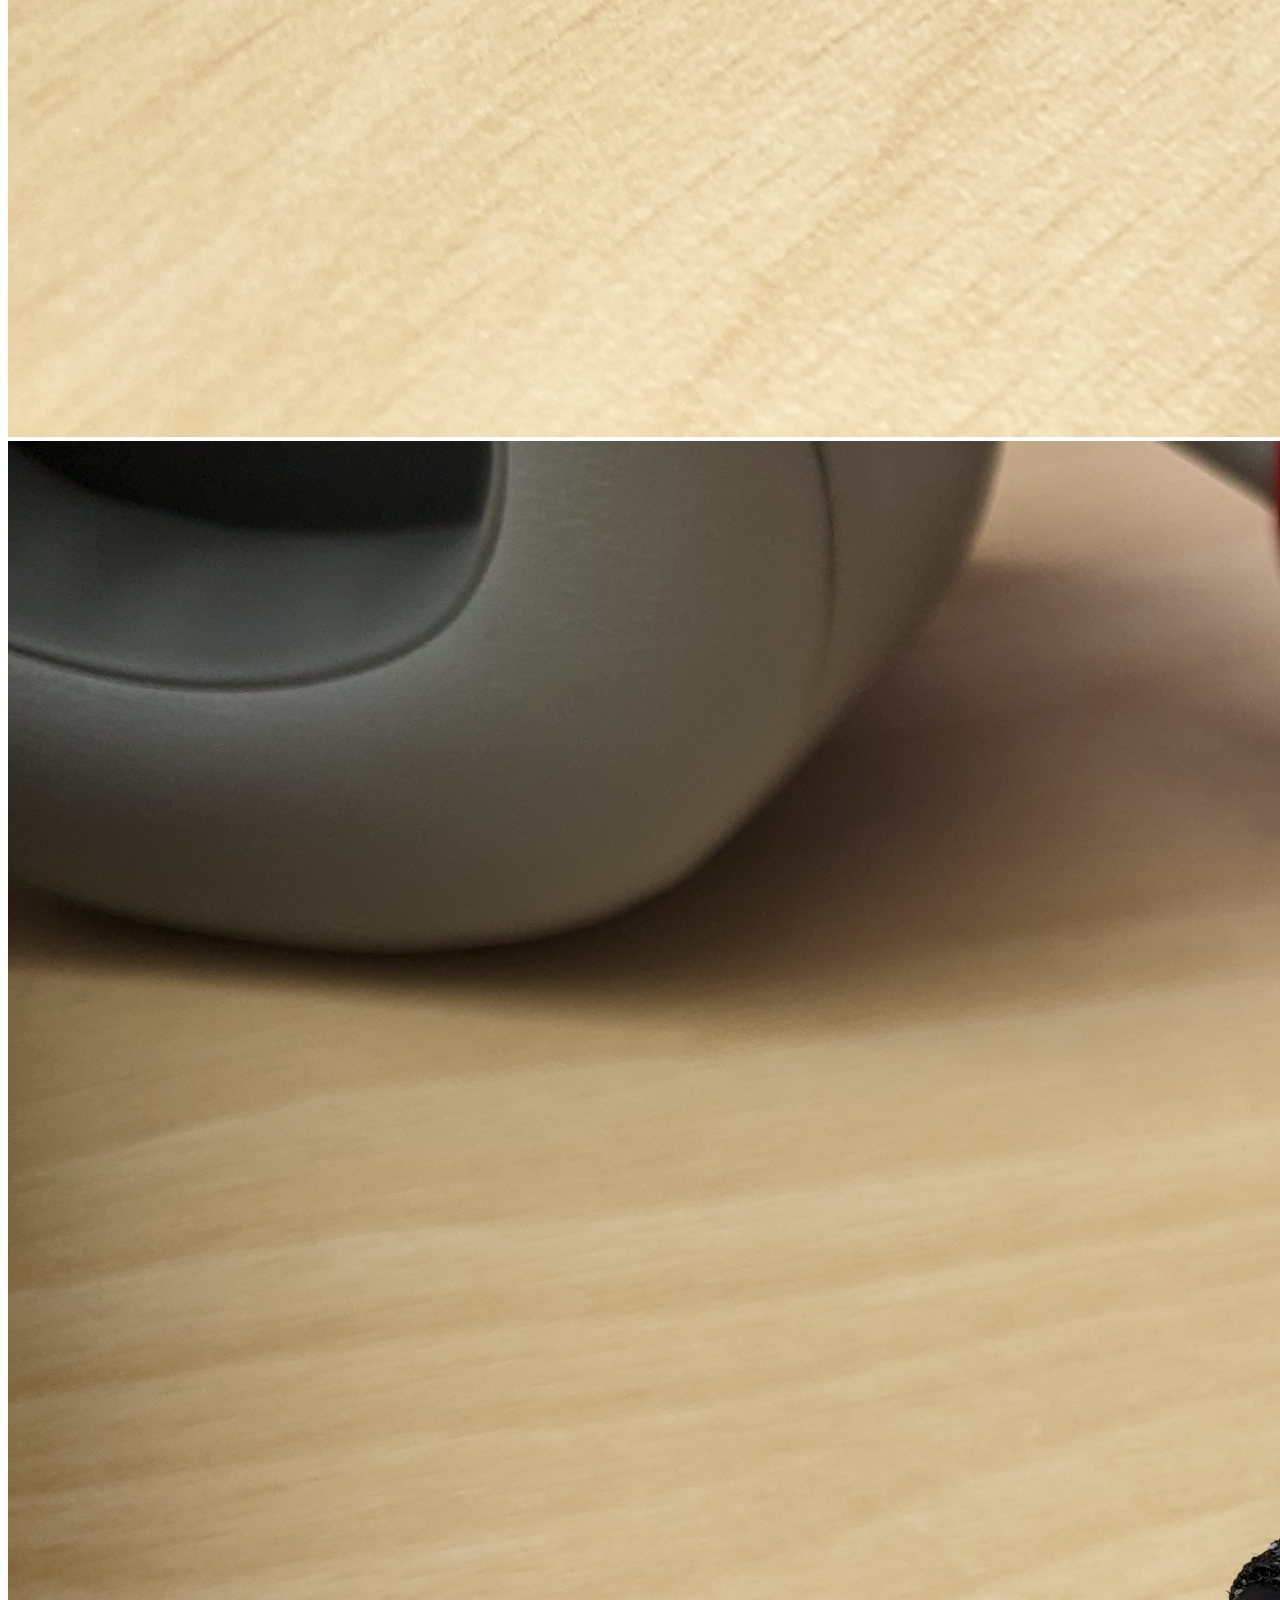
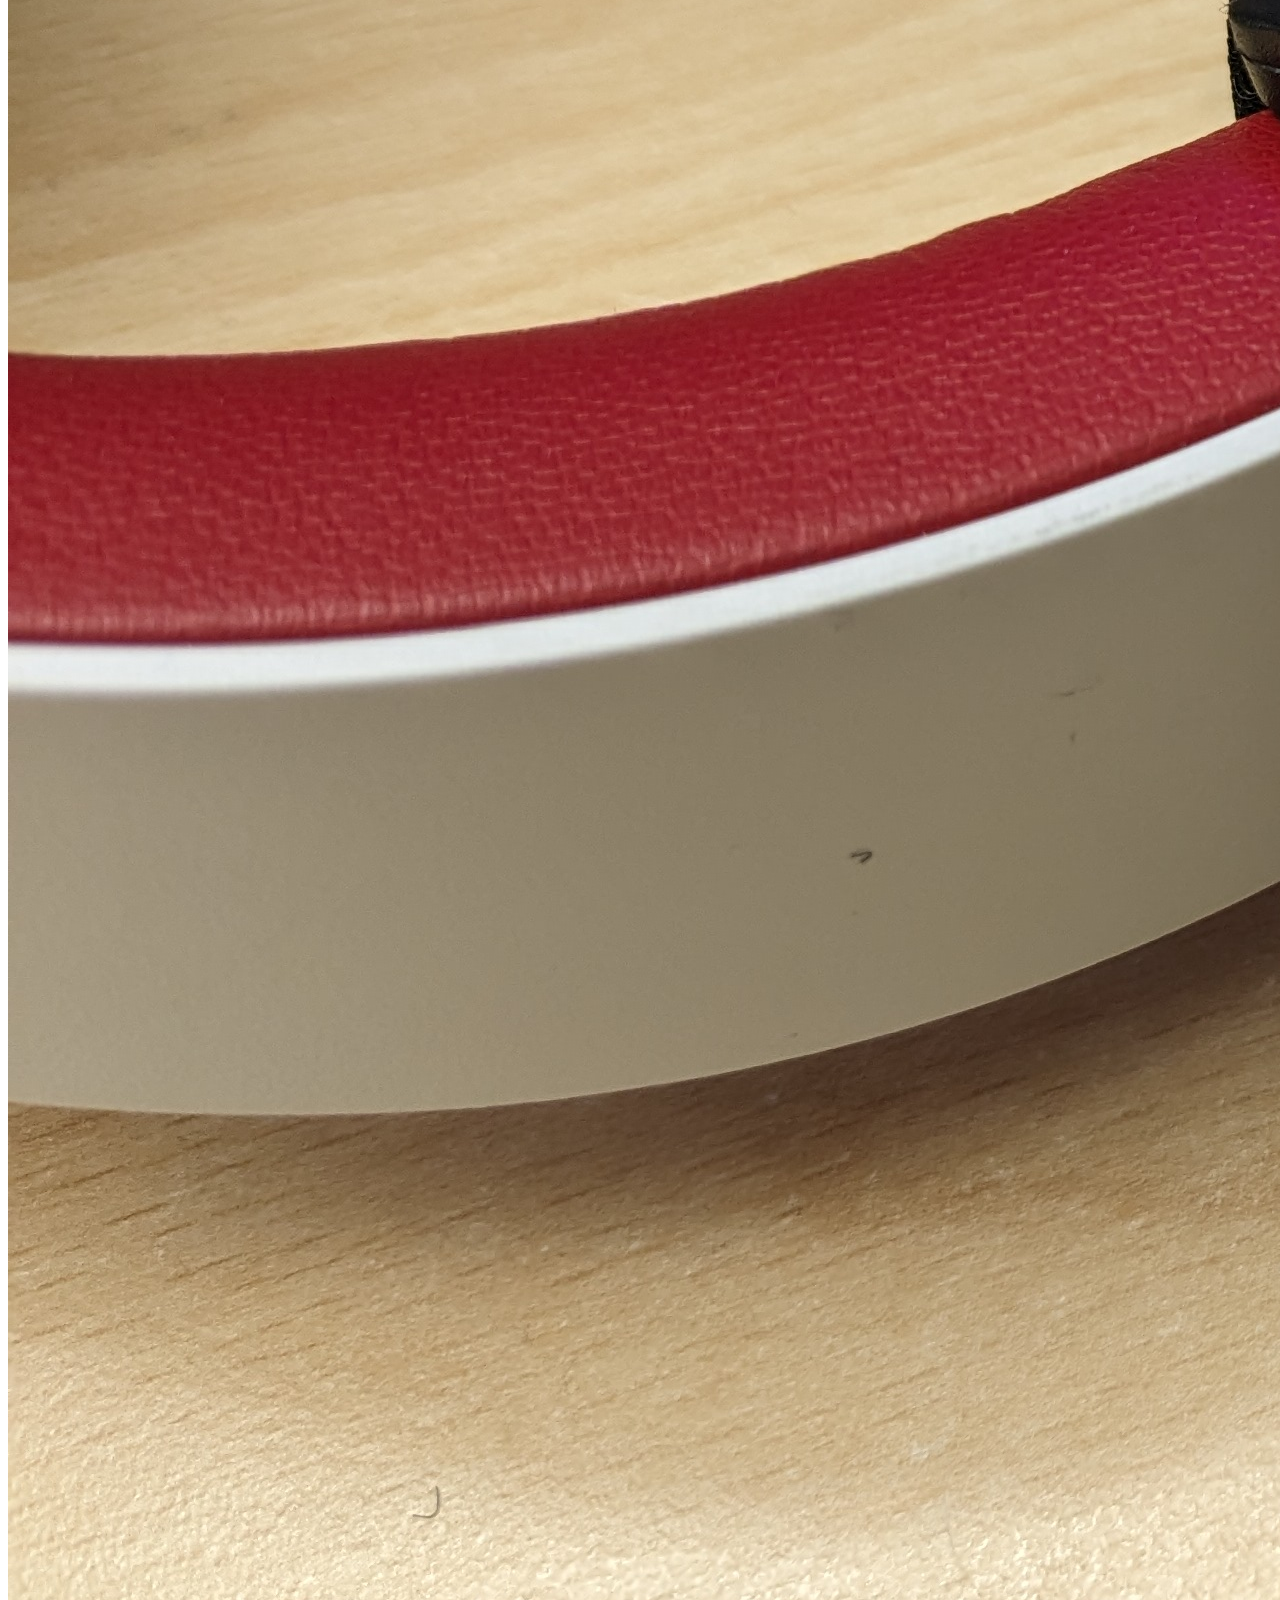
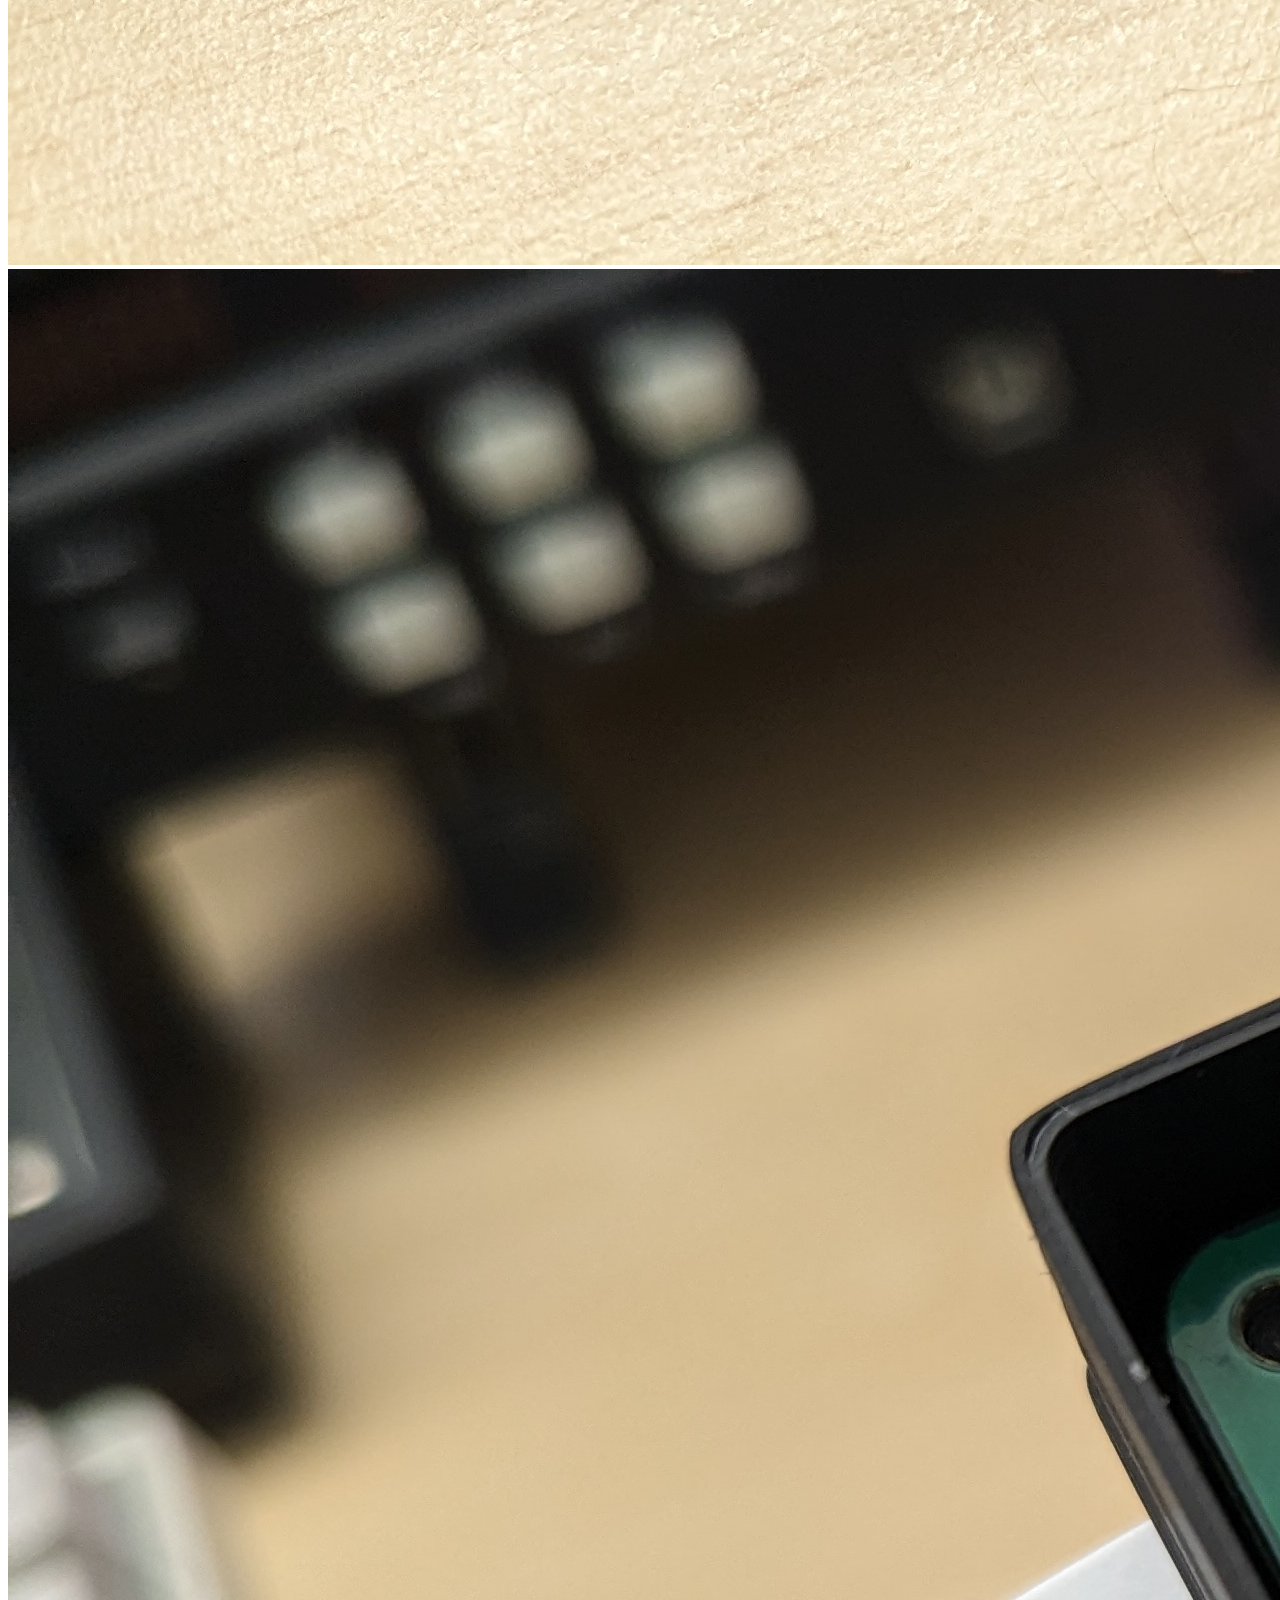
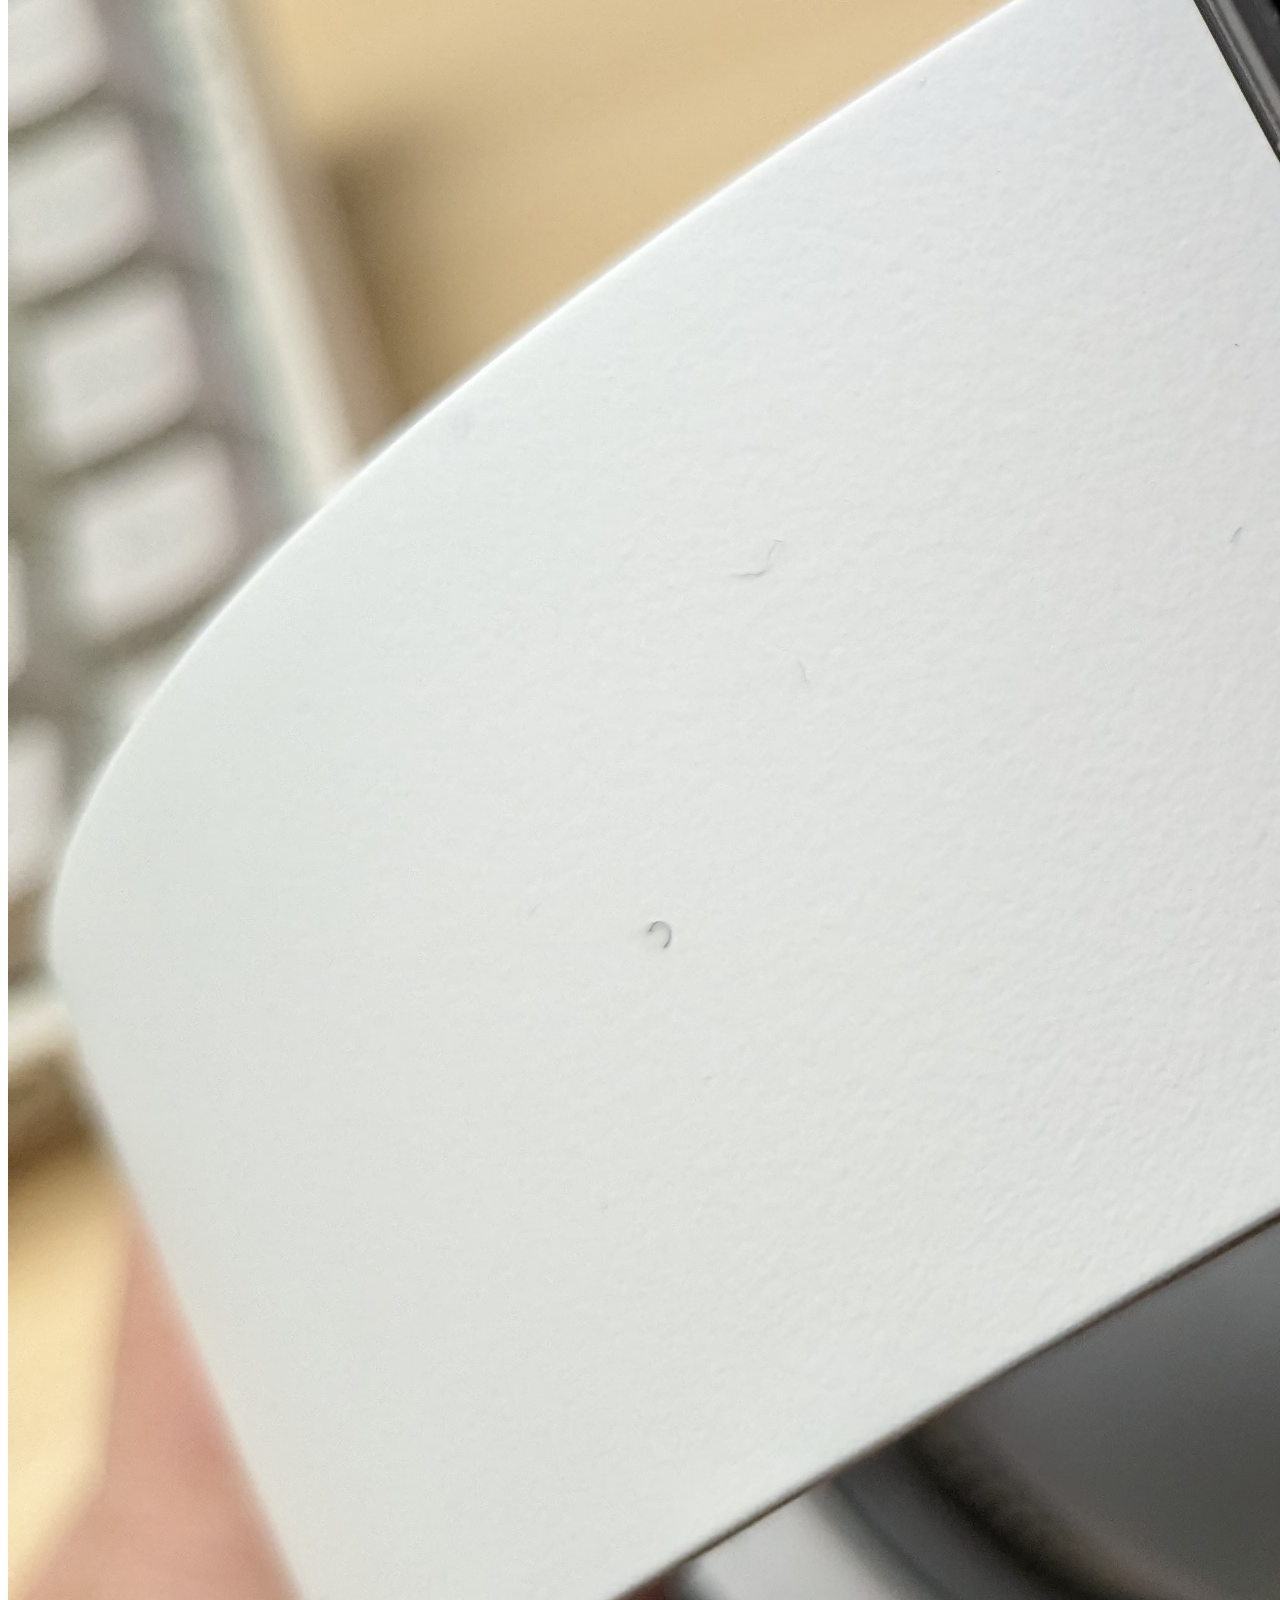
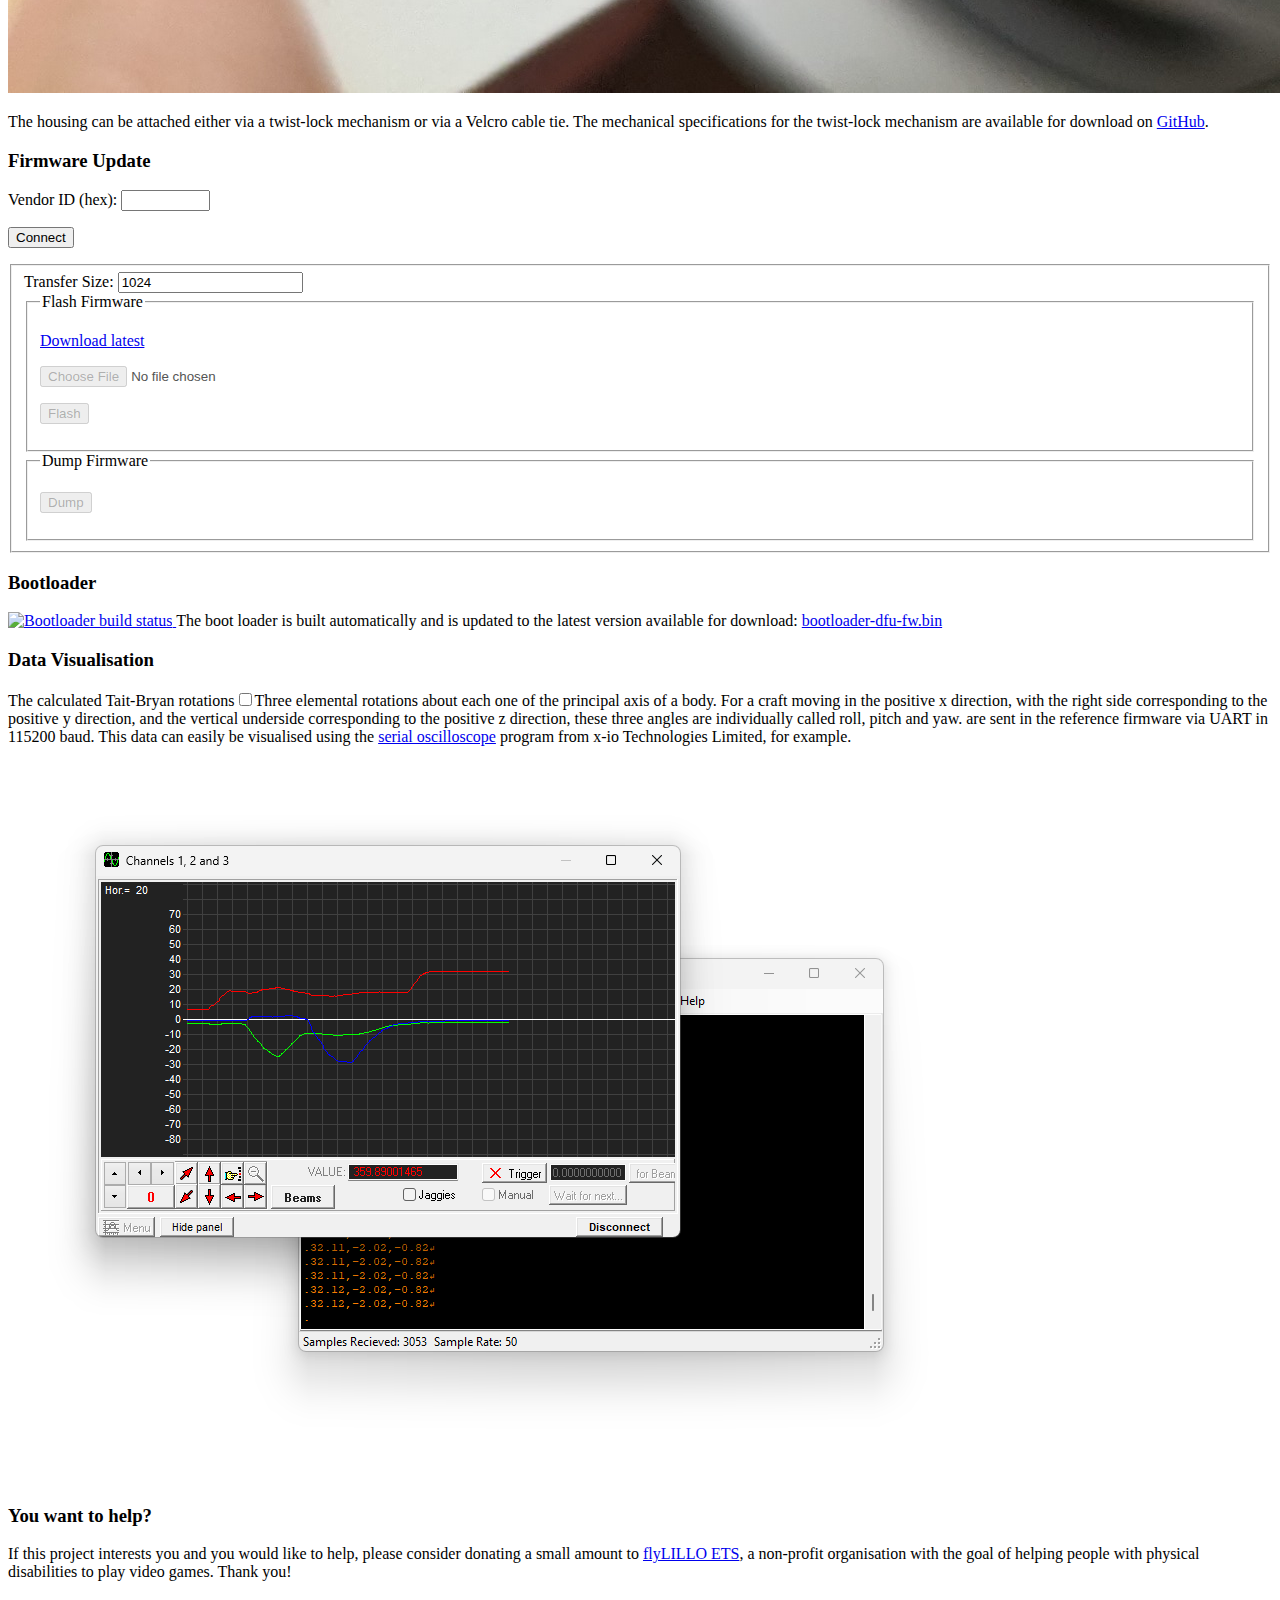
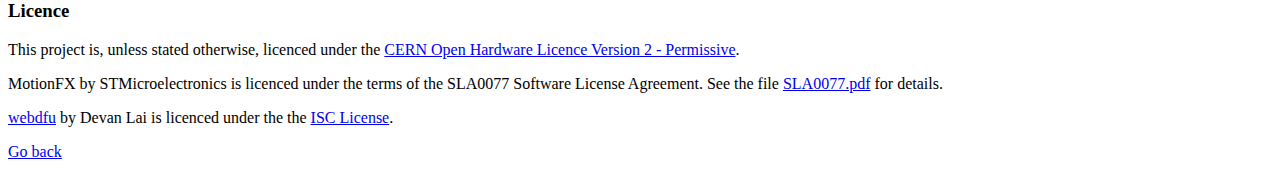
==== commit 075102e0: "Add workflow badge, adjust bootloader workflow" ====
--- a/docs/index.html
+++ b/docs/index.html
@@ -65,6 +65,7 @@
         <li><a href="#cad-case">TrackMAG v1 Case</a></li>
         <li><a href="#prototype">Prototype</a></li>
         <li><a href="#firmware-update">Firmware Update</a></li>
+        <li><a href="#bootloader">Bootloader</a></li>
         <li><a href="#data-visualisation">Data Visualisation</a></li>
         <li><a href="#wanna-help">You want to help?</a></li>
         <li><a href="#licence">Licence</a></li>
@@ -272,6 +273,16 @@
         </fieldset>
       </form>
     </fieldset>
+
+    <h3 id="bootloader">Bootloader</h3>
+
+    <a href="https://github.com/mupfdev/TrackMAG/actions/workflows/bootloader.yaml">
+      <img src="https://github.com/mupfdev/TrackMAG/actions/workflows/bootloader.yaml/badge.svg" alt="Bootloader build status">
+    </a>
+
+    The boot loader is built automatically and is updated to the latest
+    version available for
+    download: <a href="bootloader-dfu-fw.bin">bootloader-dfu-fw.bin</a>
 
     <h3 id="data-visualisation">Data Visualisation</h3>
 
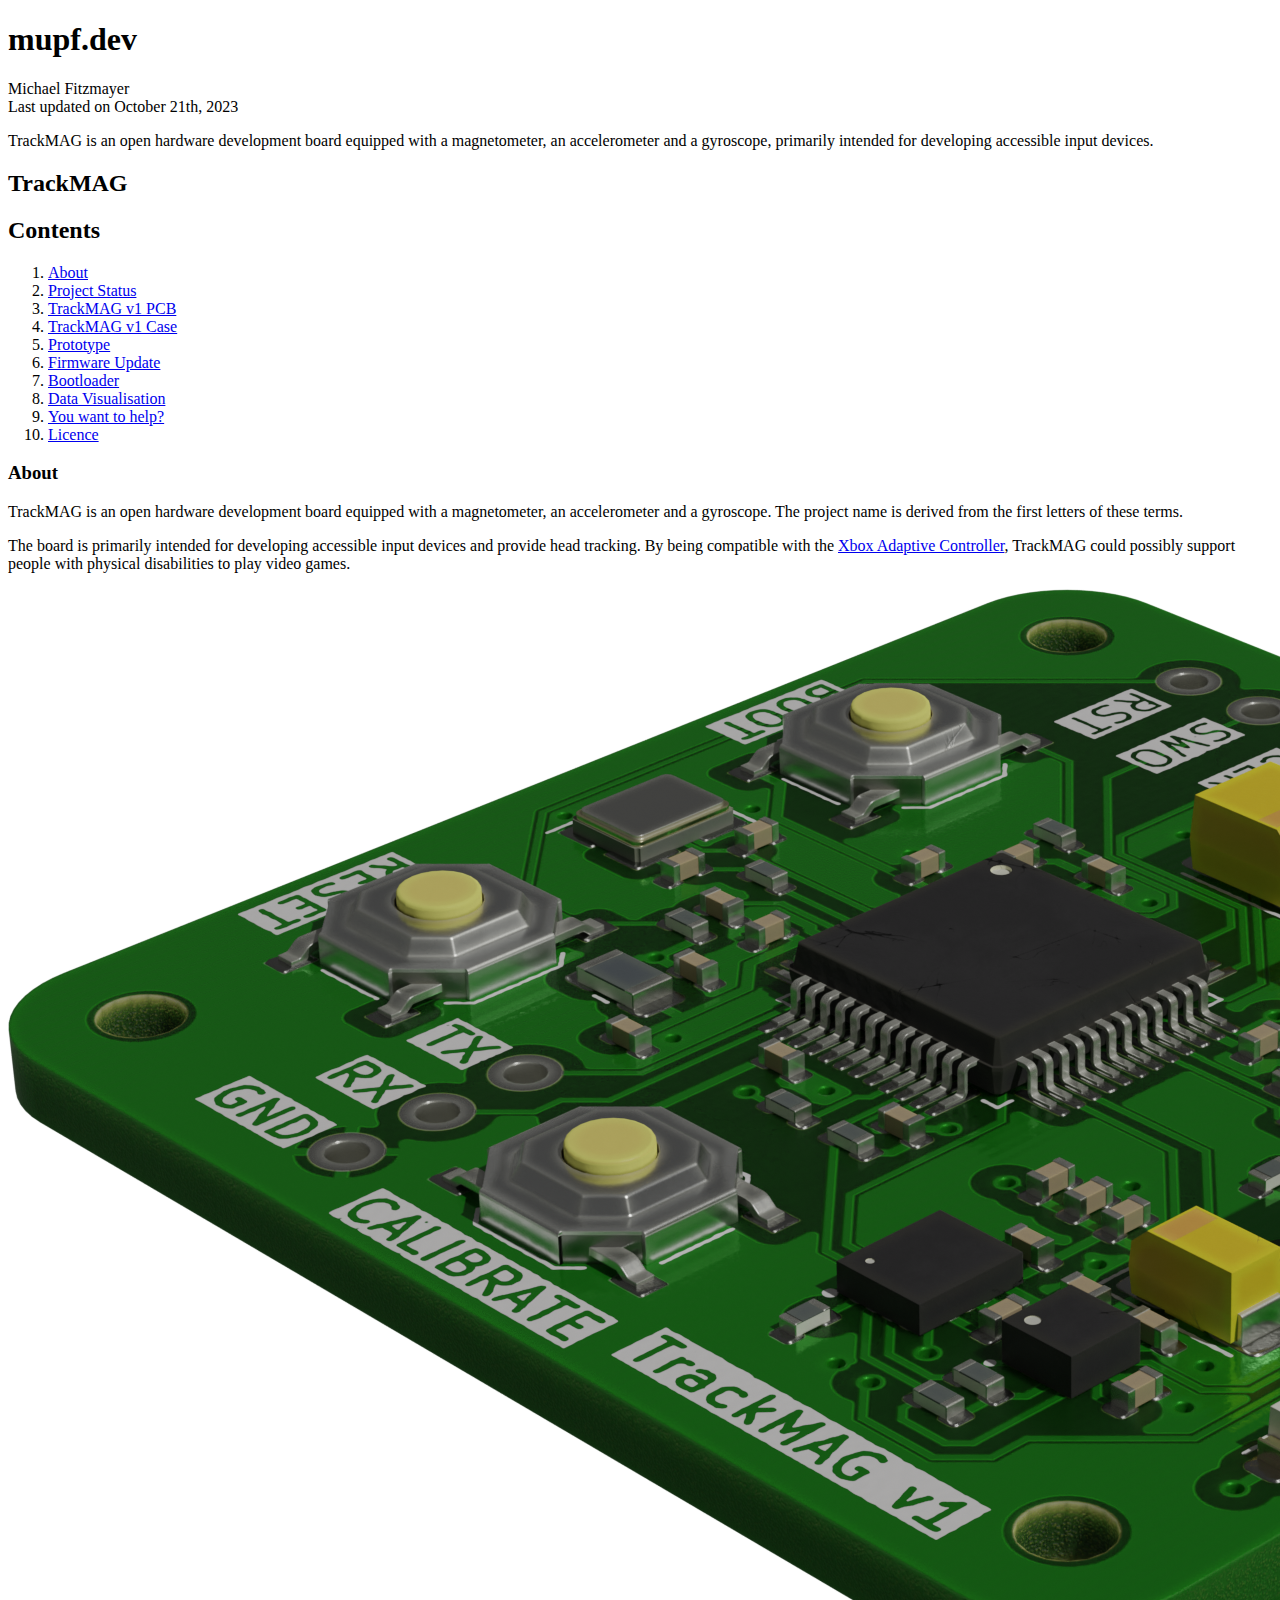
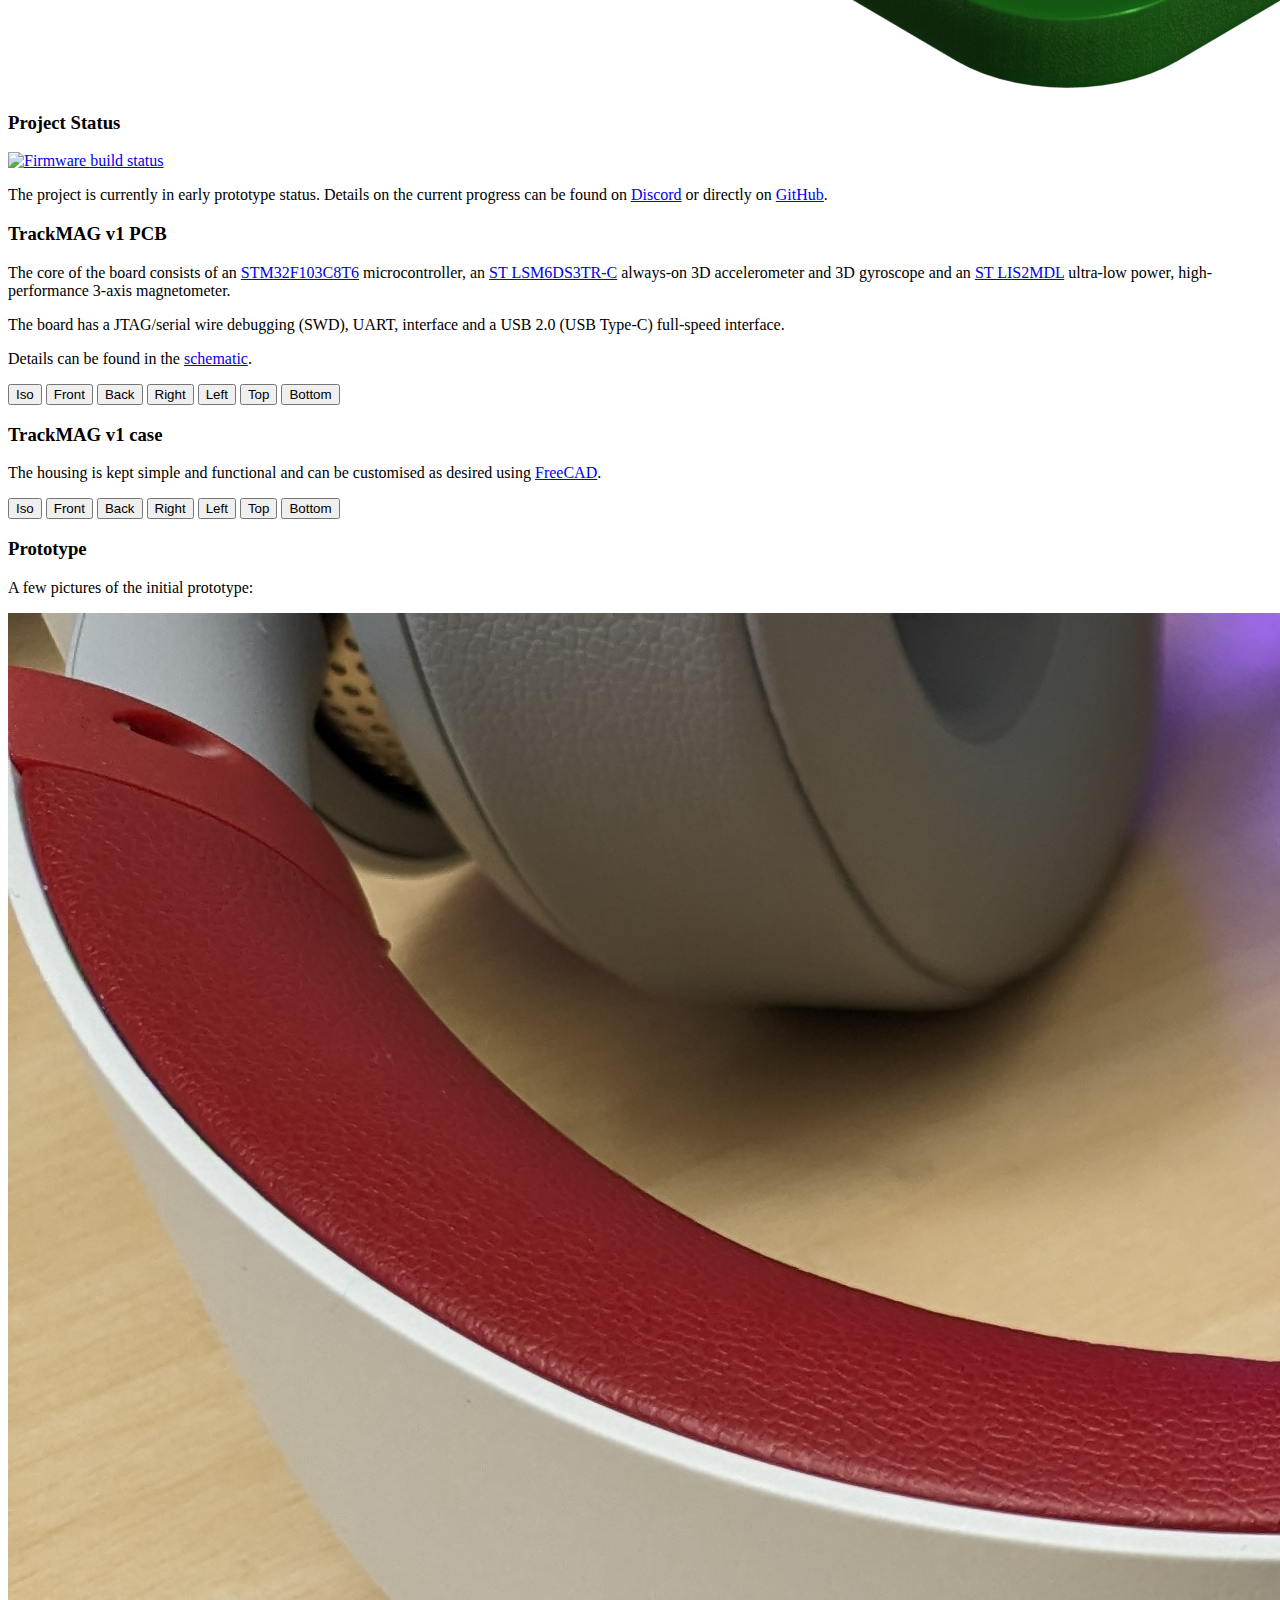
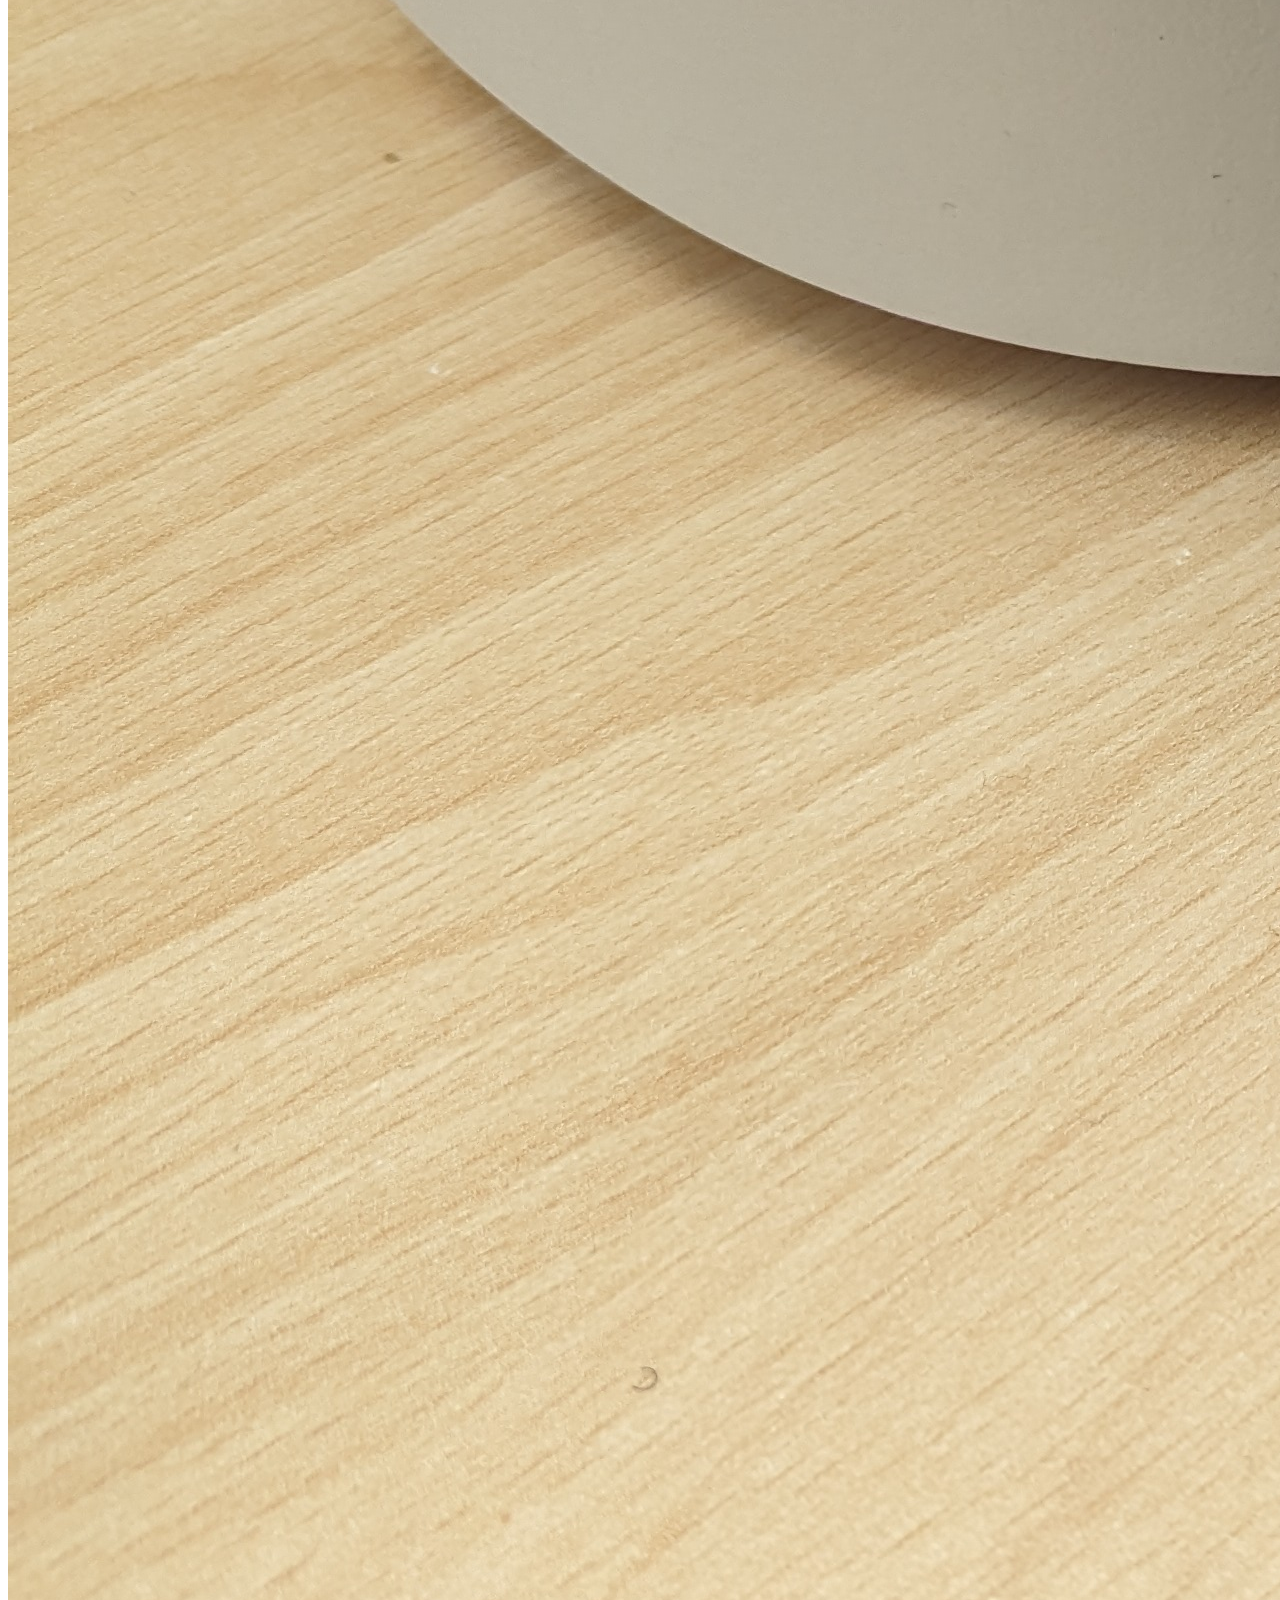
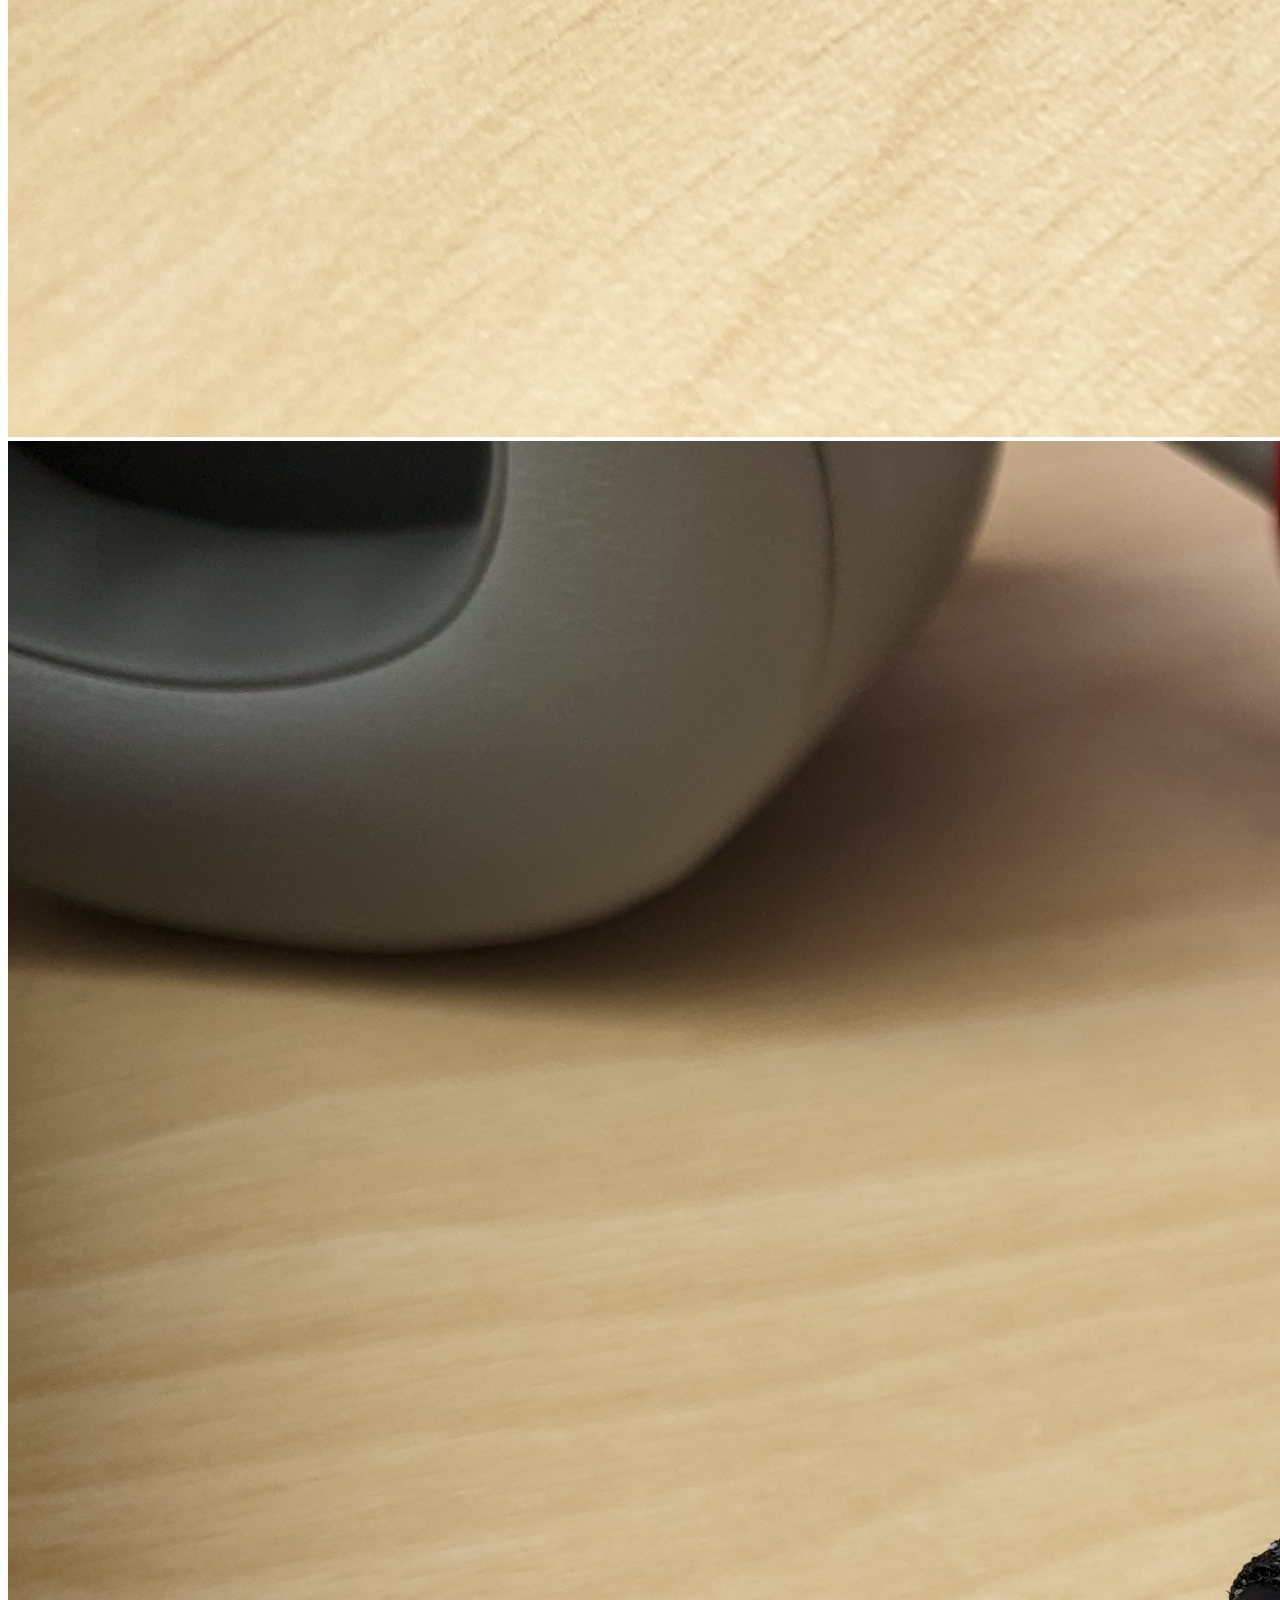
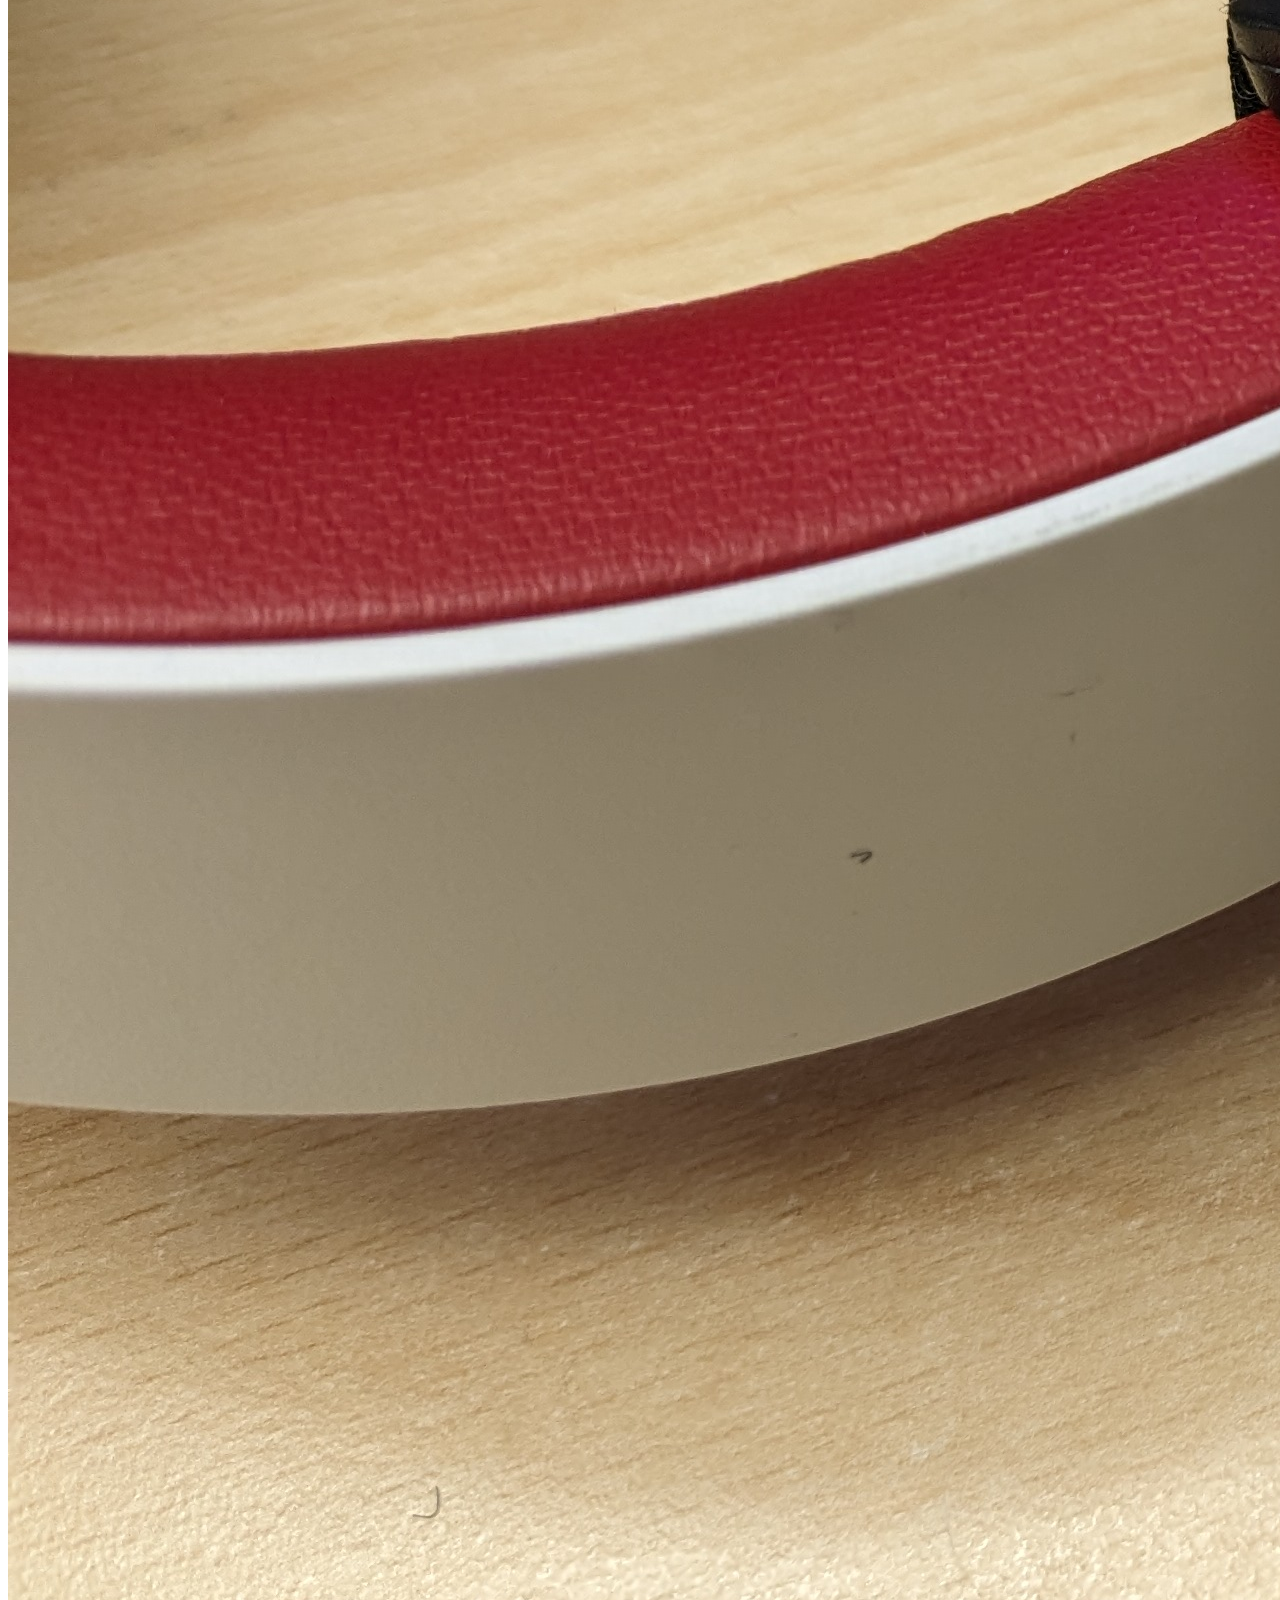
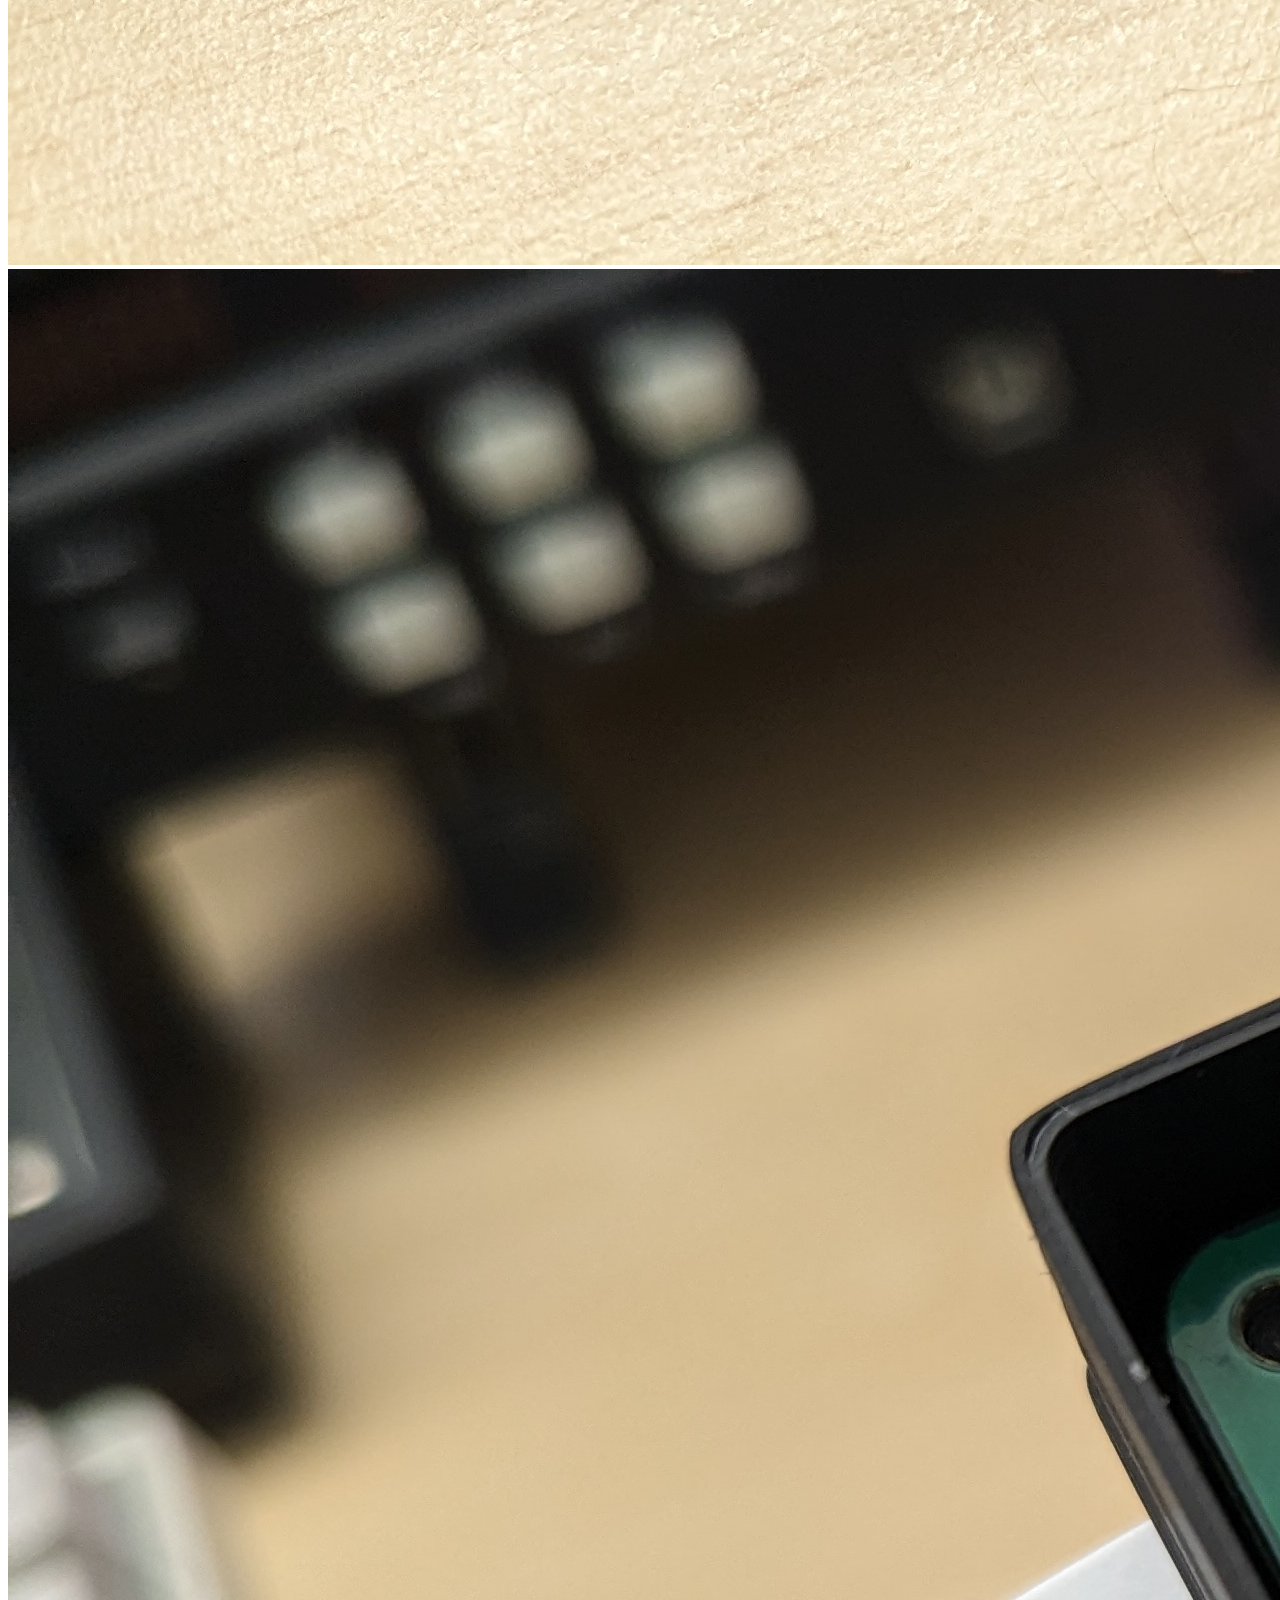
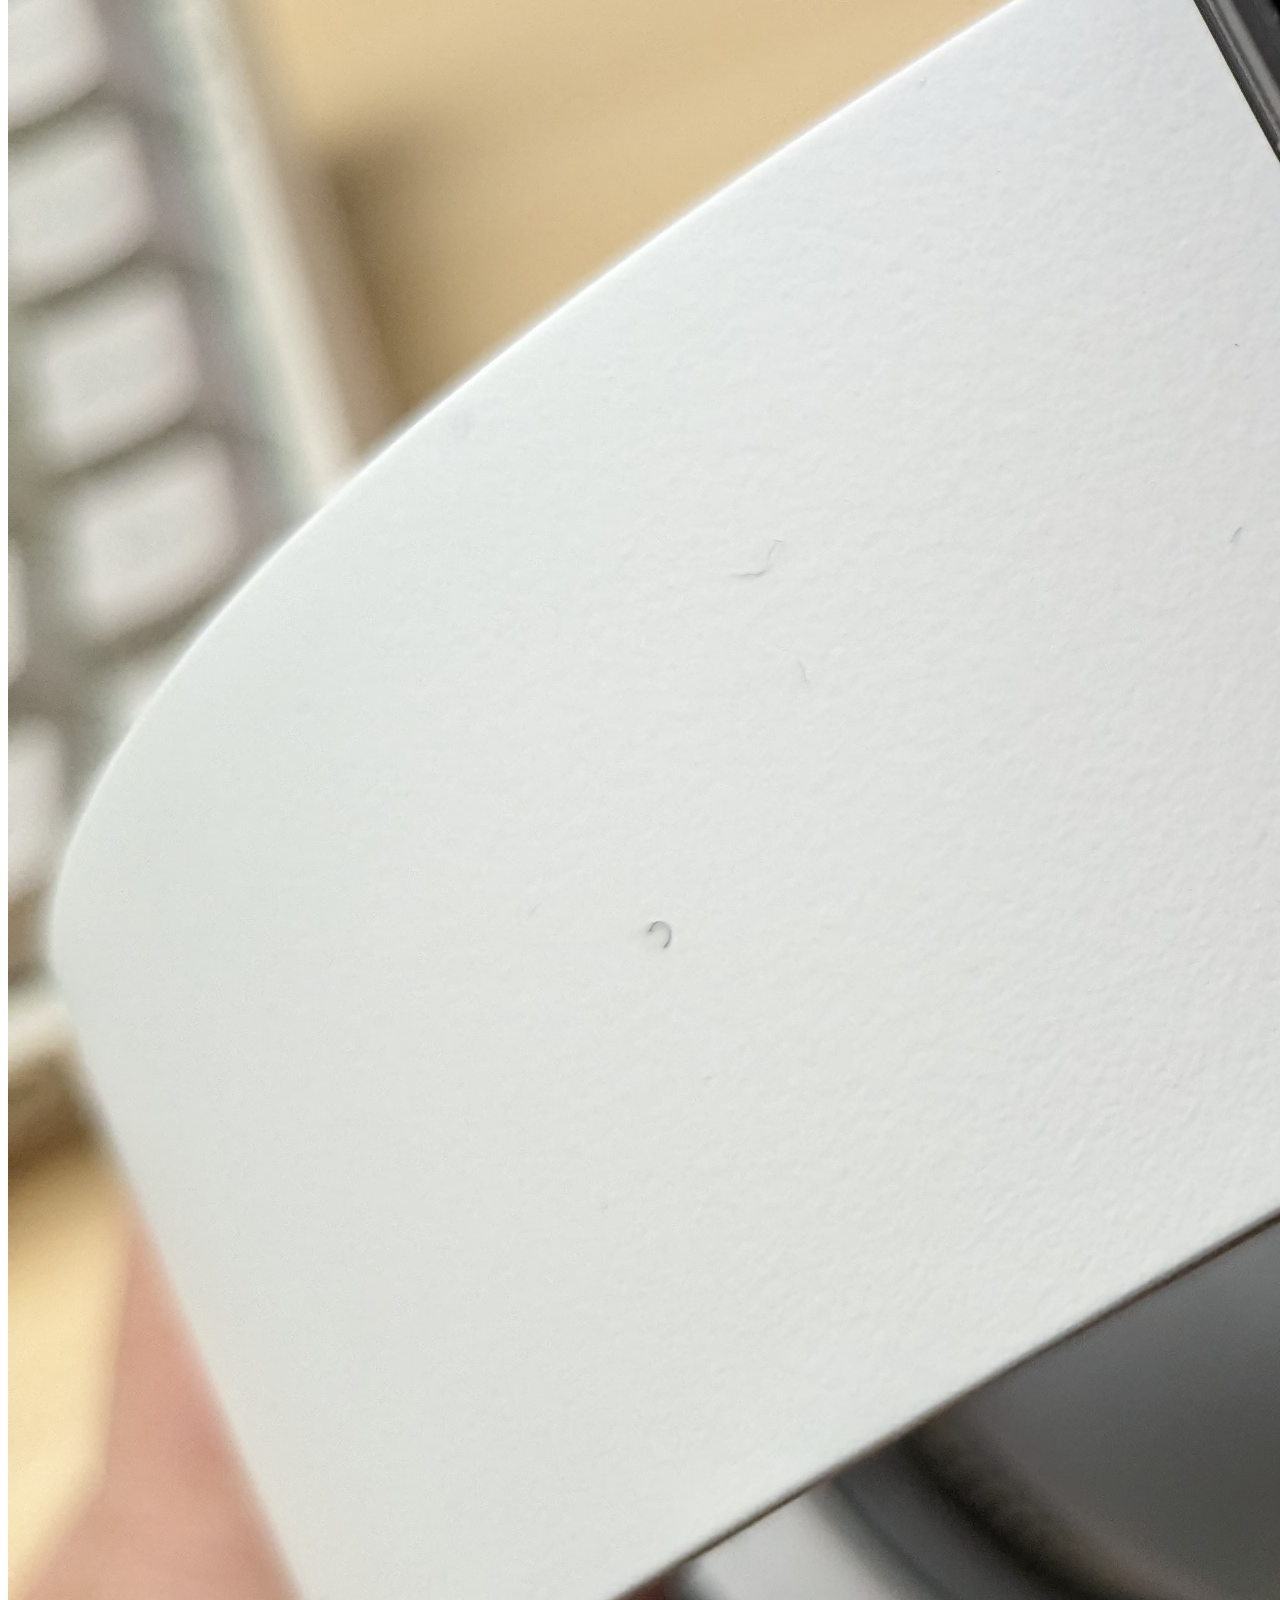
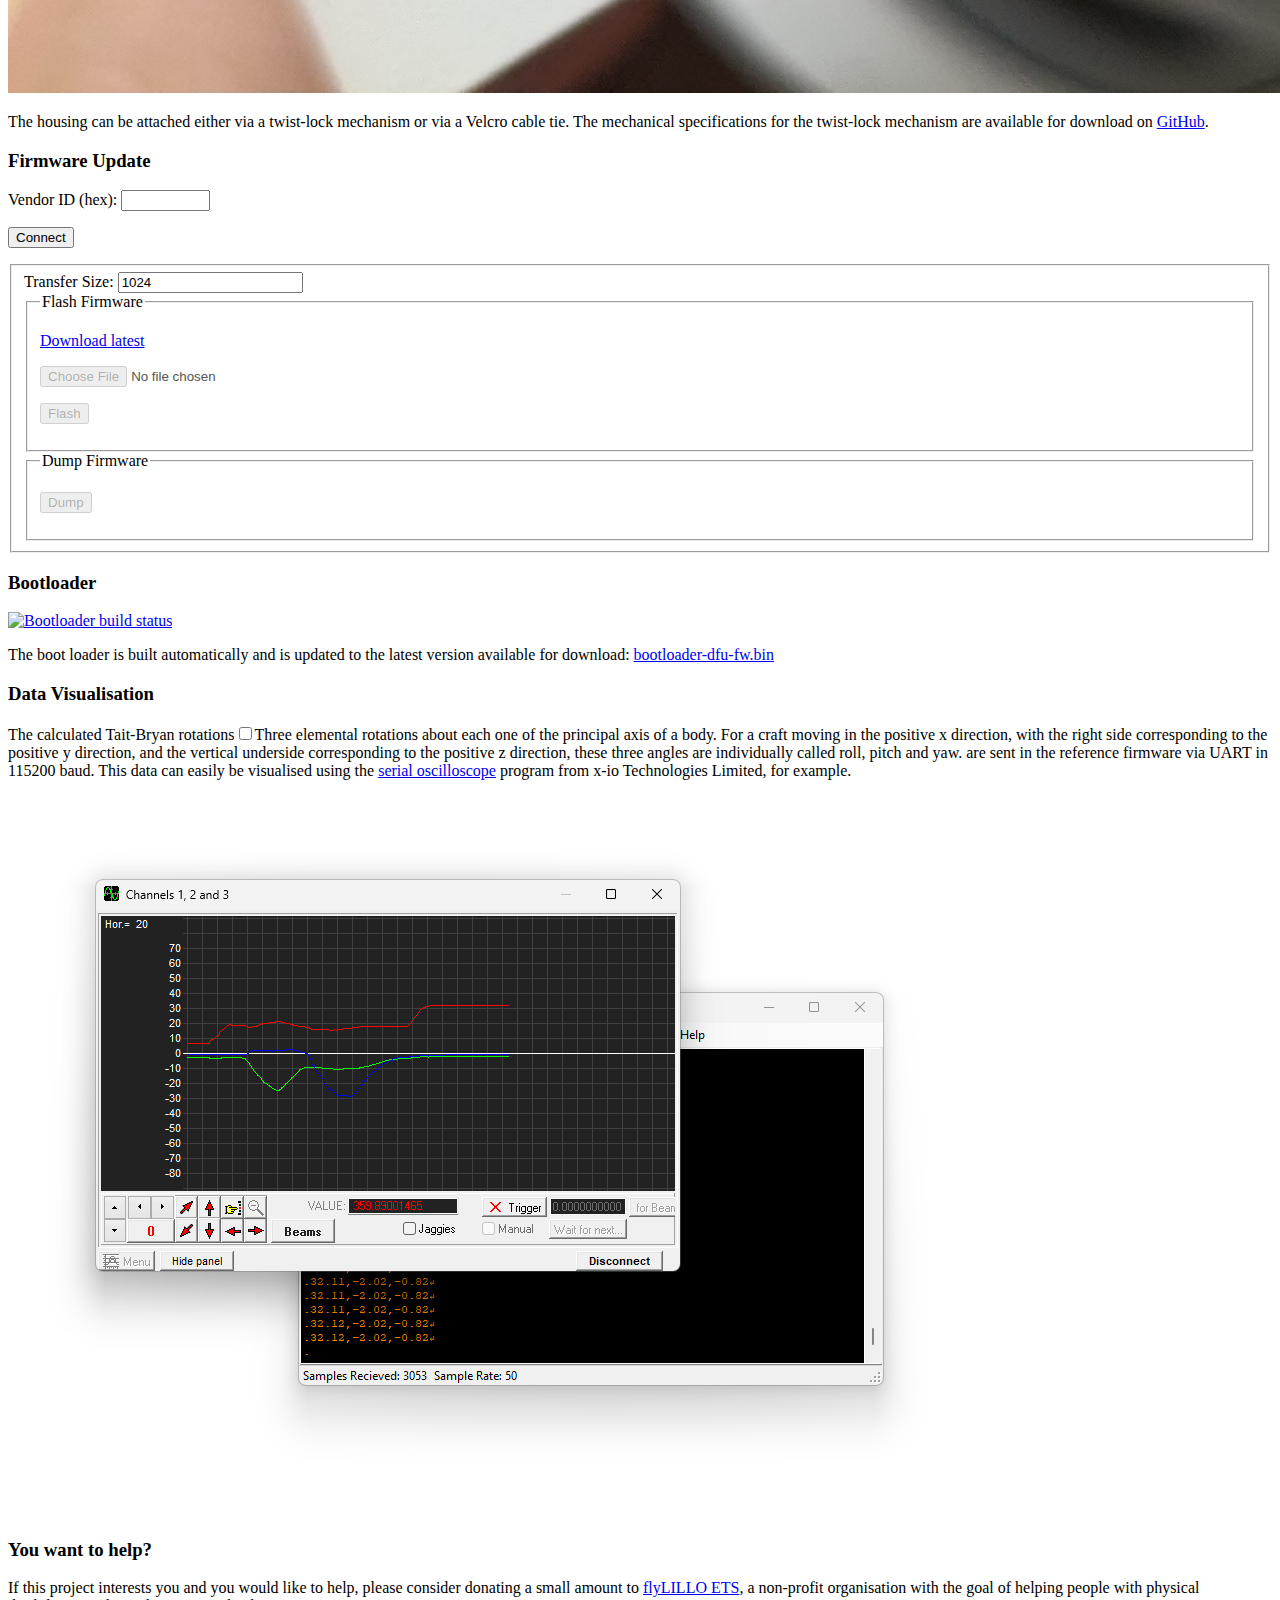
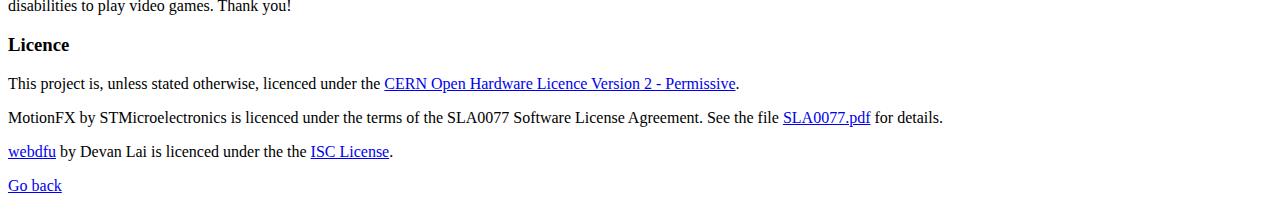
==== commit 074c8dea: "Add paragraph" ====
--- a/docs/index.html
+++ b/docs/index.html
@@ -280,9 +280,11 @@
       <img src="https://github.com/mupfdev/TrackMAG/actions/workflows/bootloader.yaml/badge.svg" alt="Bootloader build status">
     </a>
 
-    The boot loader is built automatically and is updated to the latest
-    version available for
-    download: <a href="bootloader-dfu-fw.bin">bootloader-dfu-fw.bin</a>
+    <p>
+      The boot loader is built automatically and is updated to the
+      latest version available for
+      download: <a href="bootloader-dfu-fw.bin">bootloader-dfu-fw.bin</a>
+    </p>
 
     <h3 id="data-visualisation">Data Visualisation</h3>
 
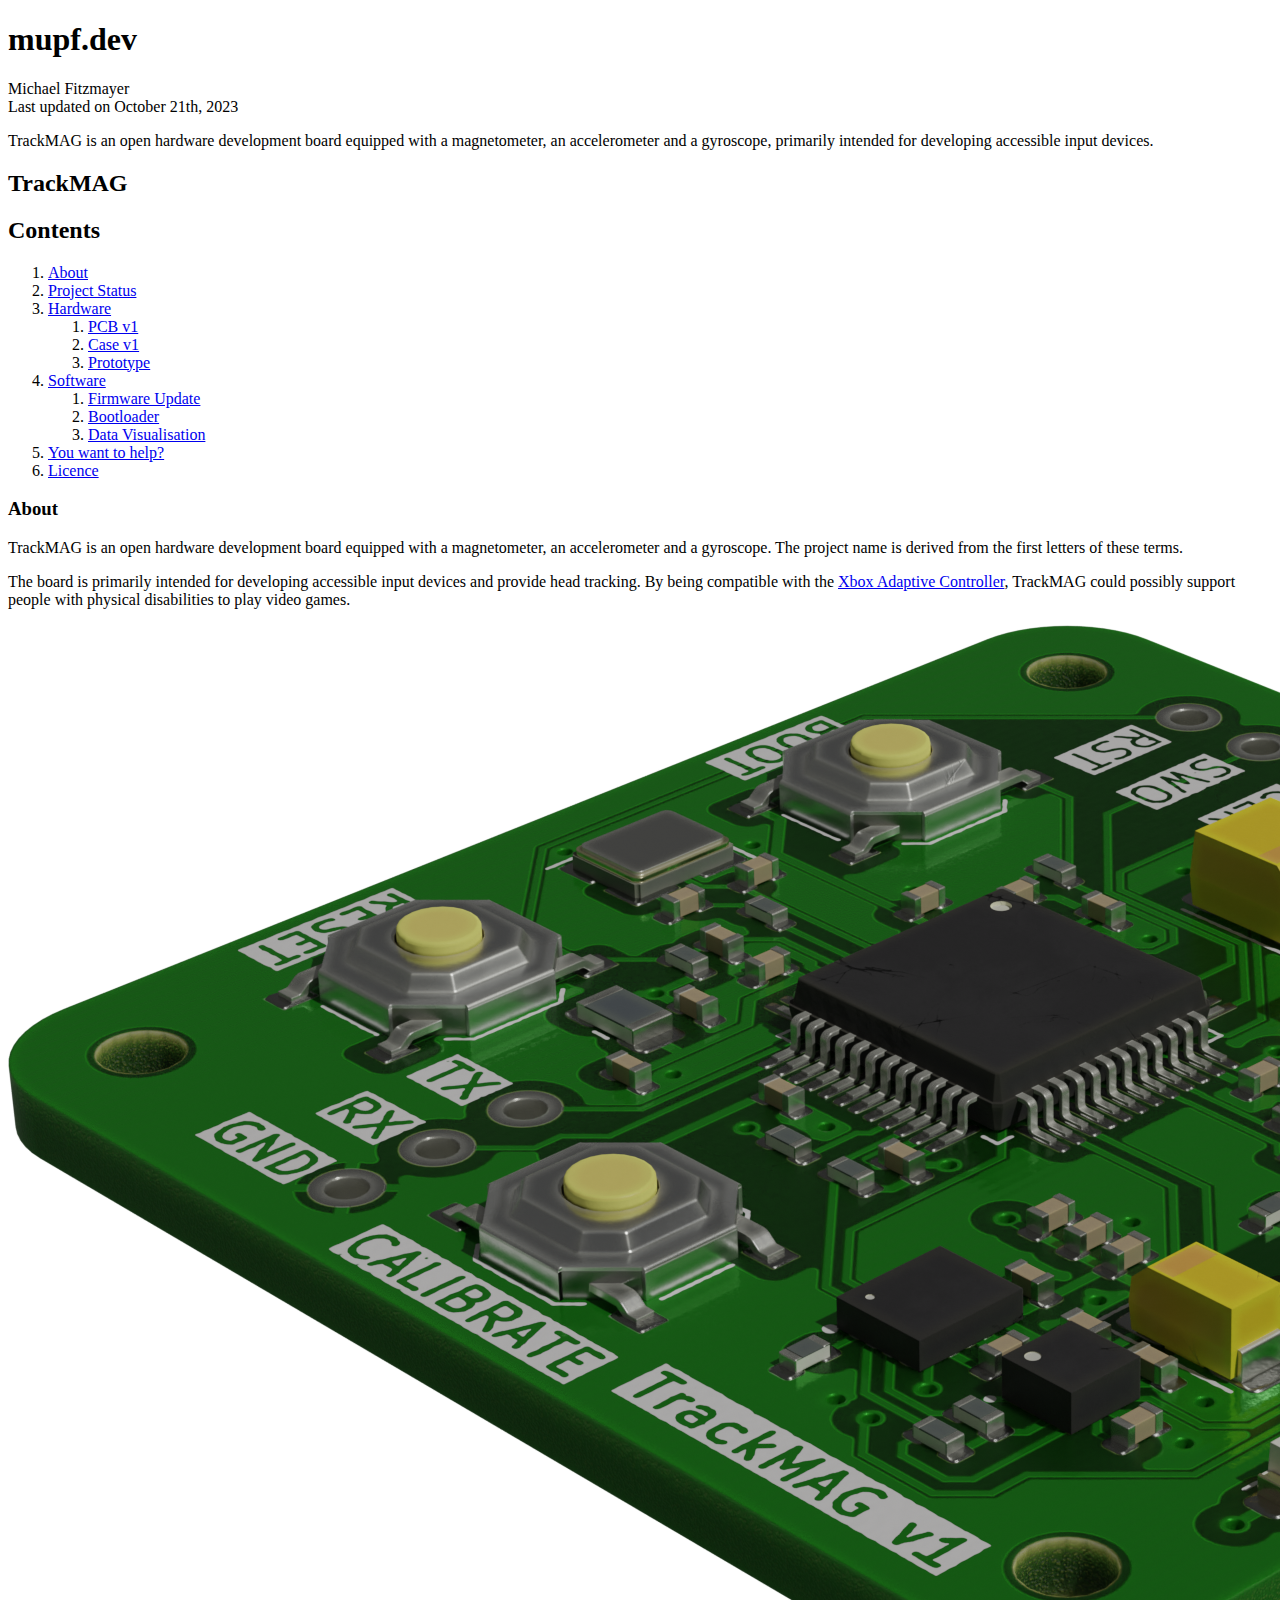
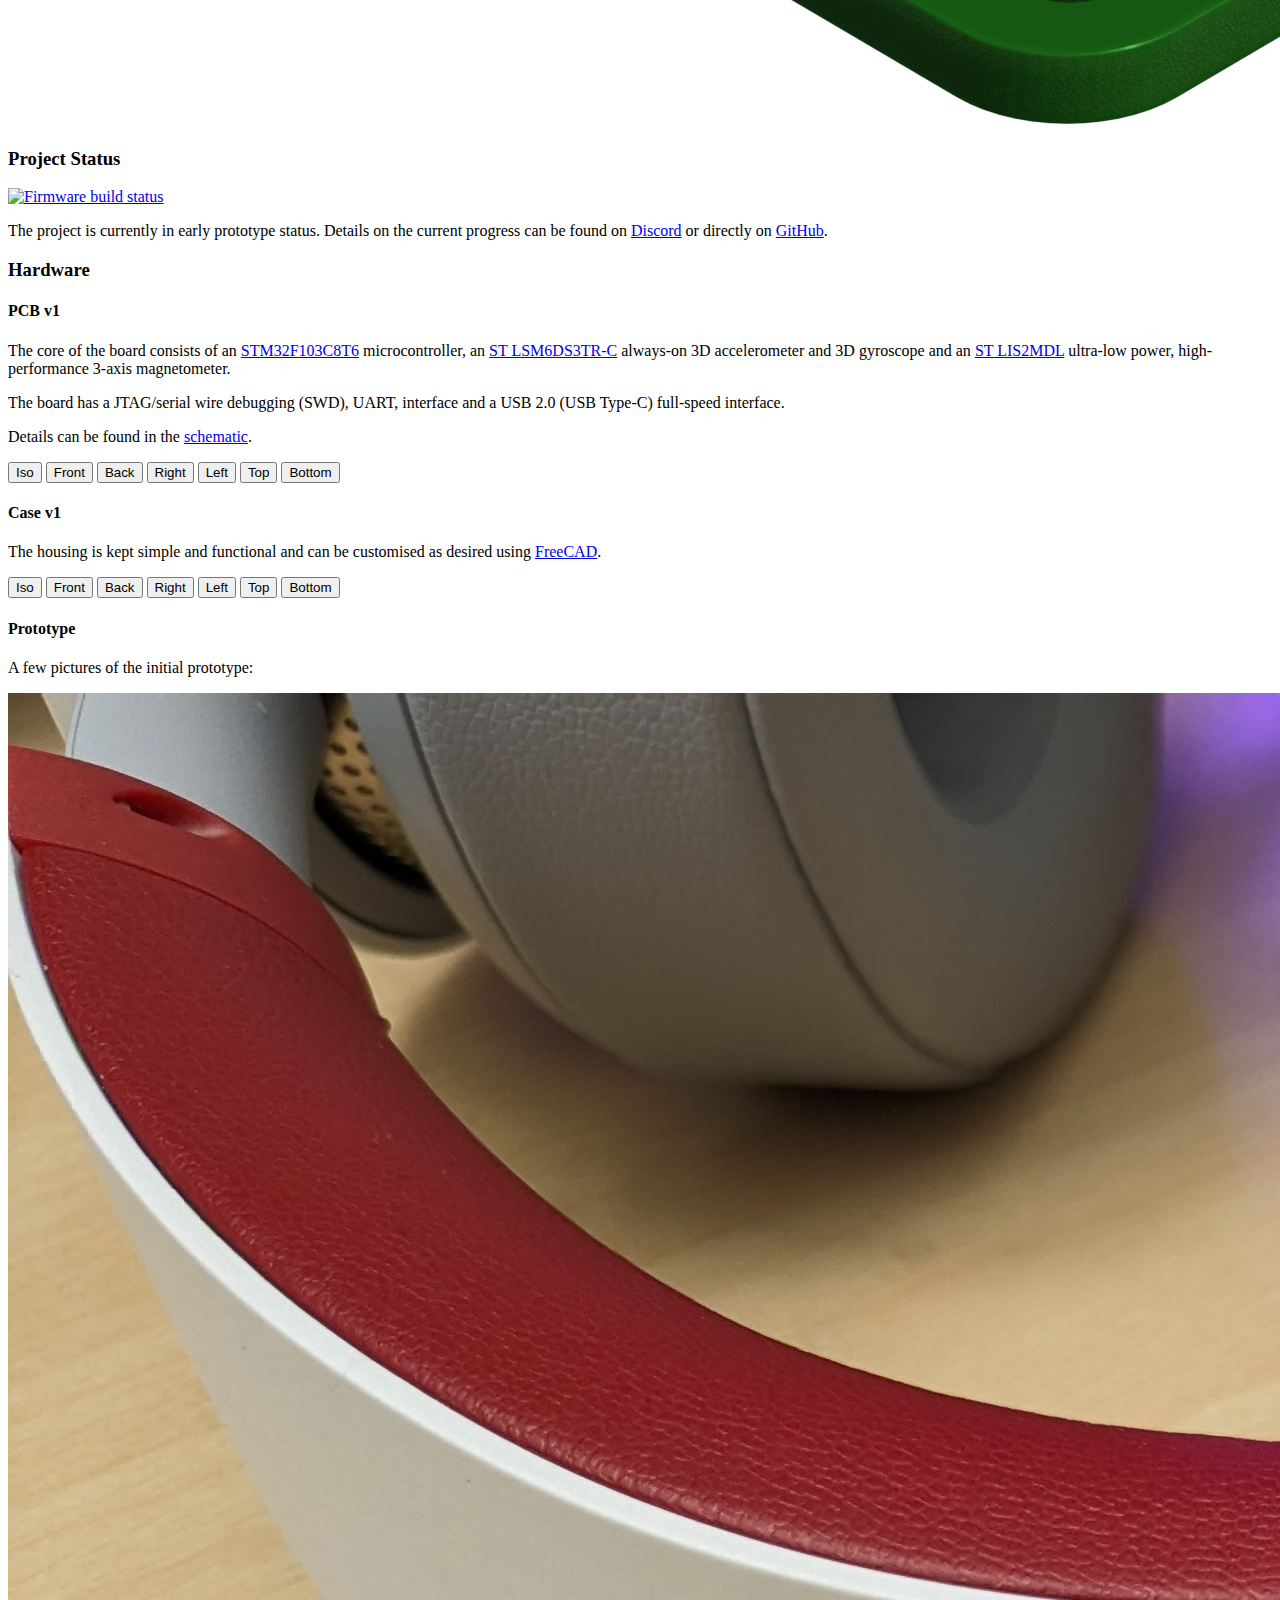
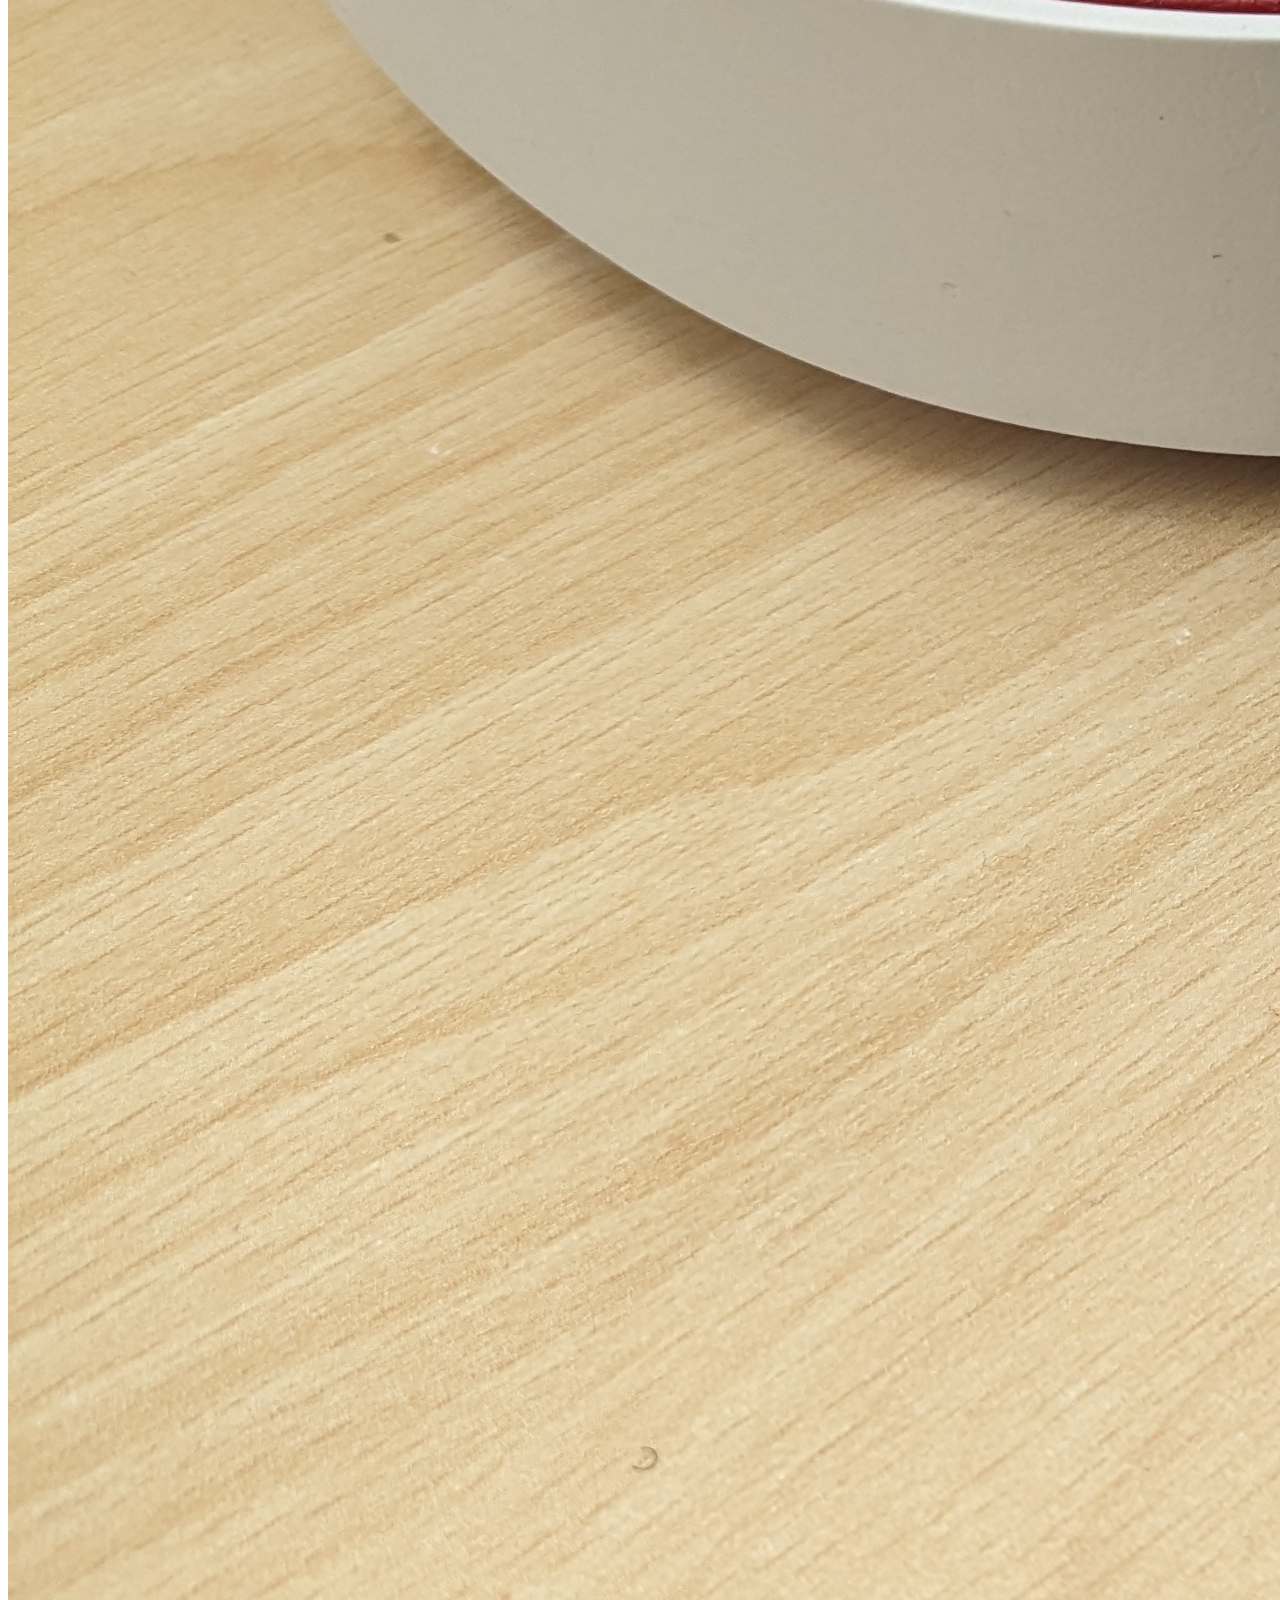
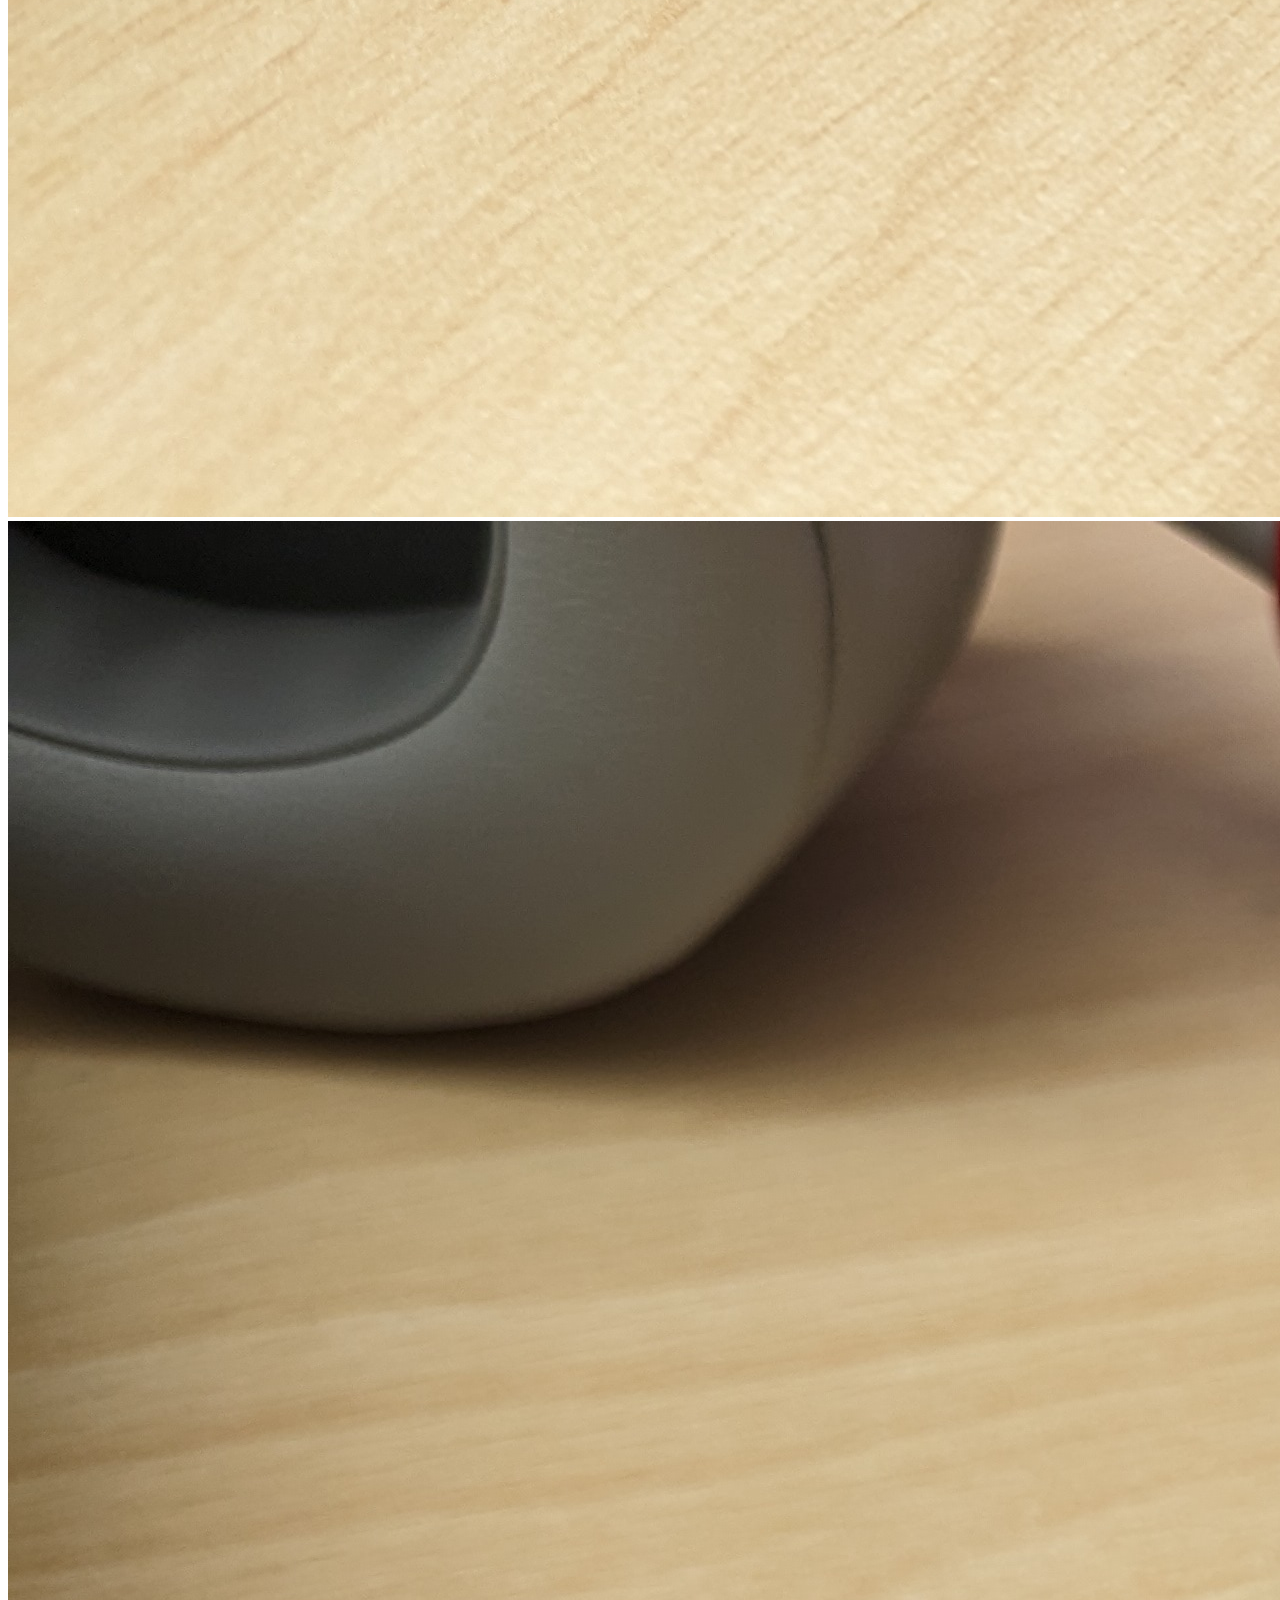
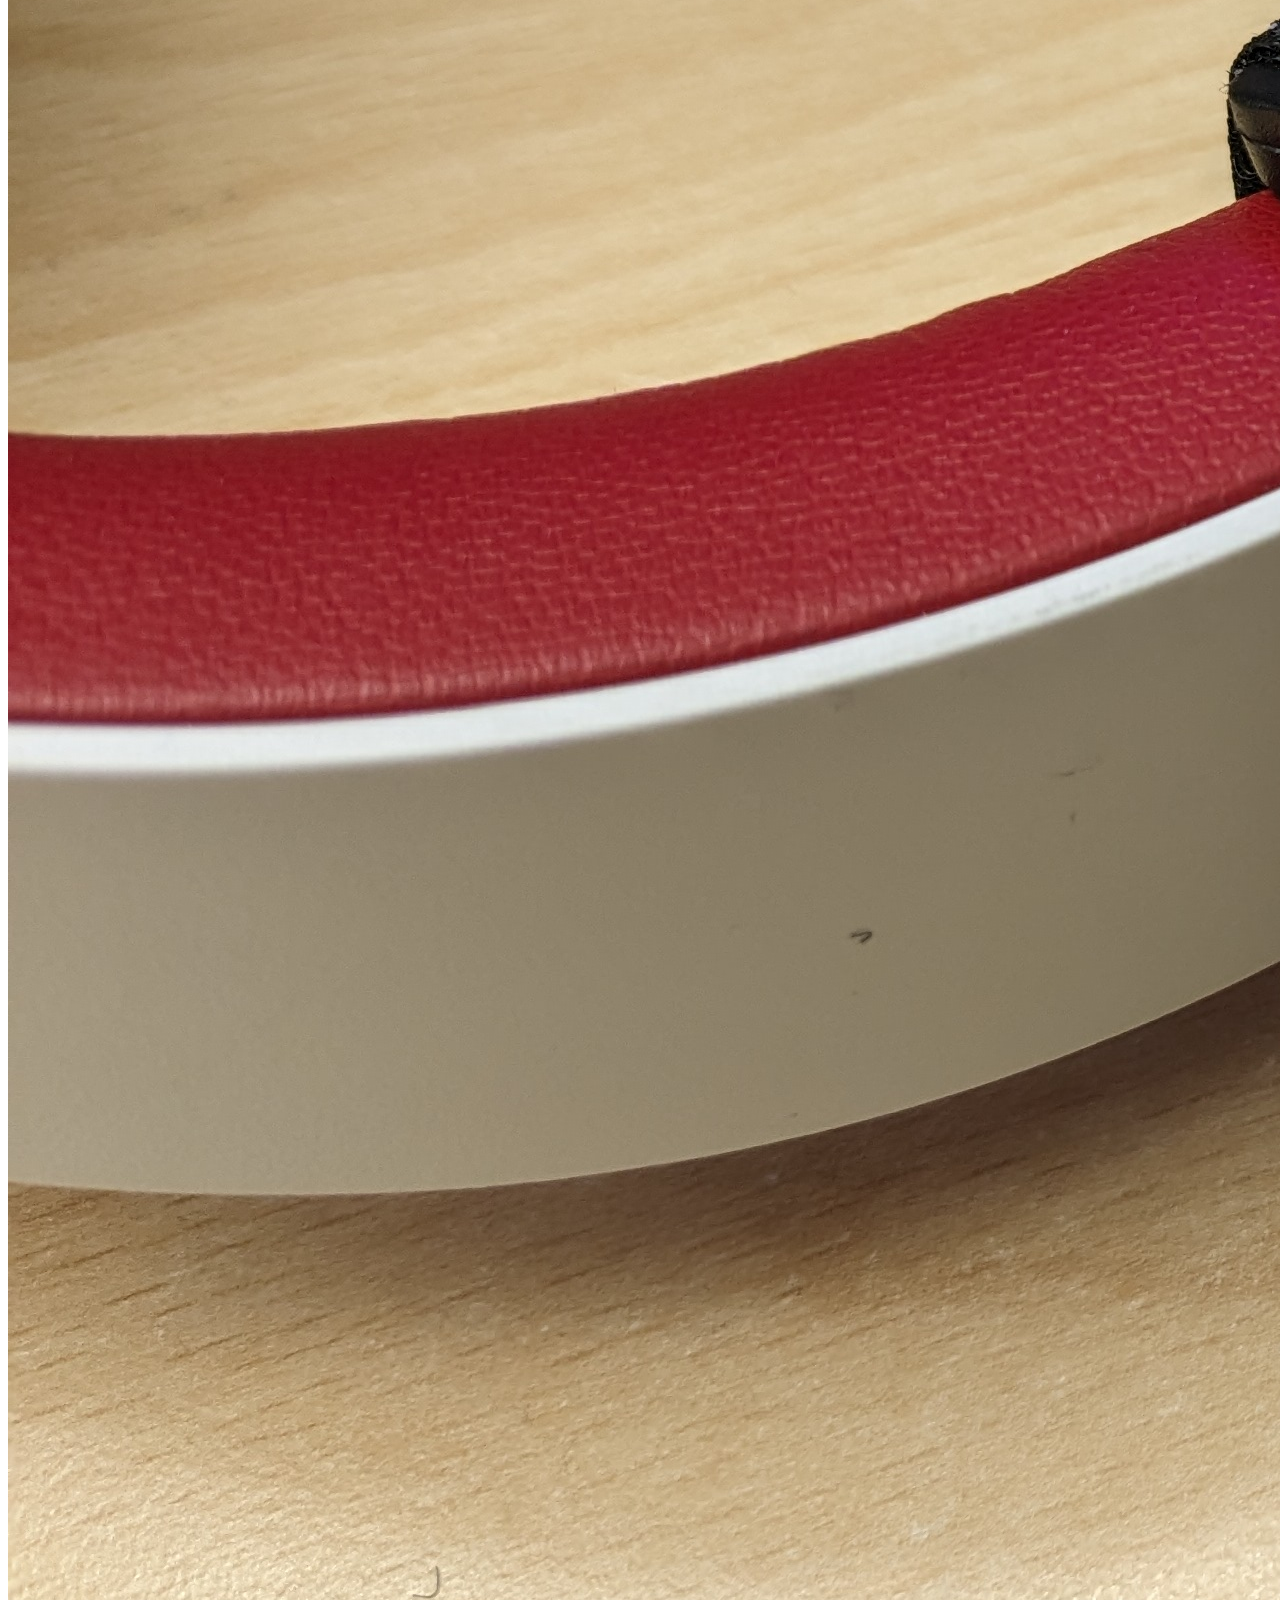
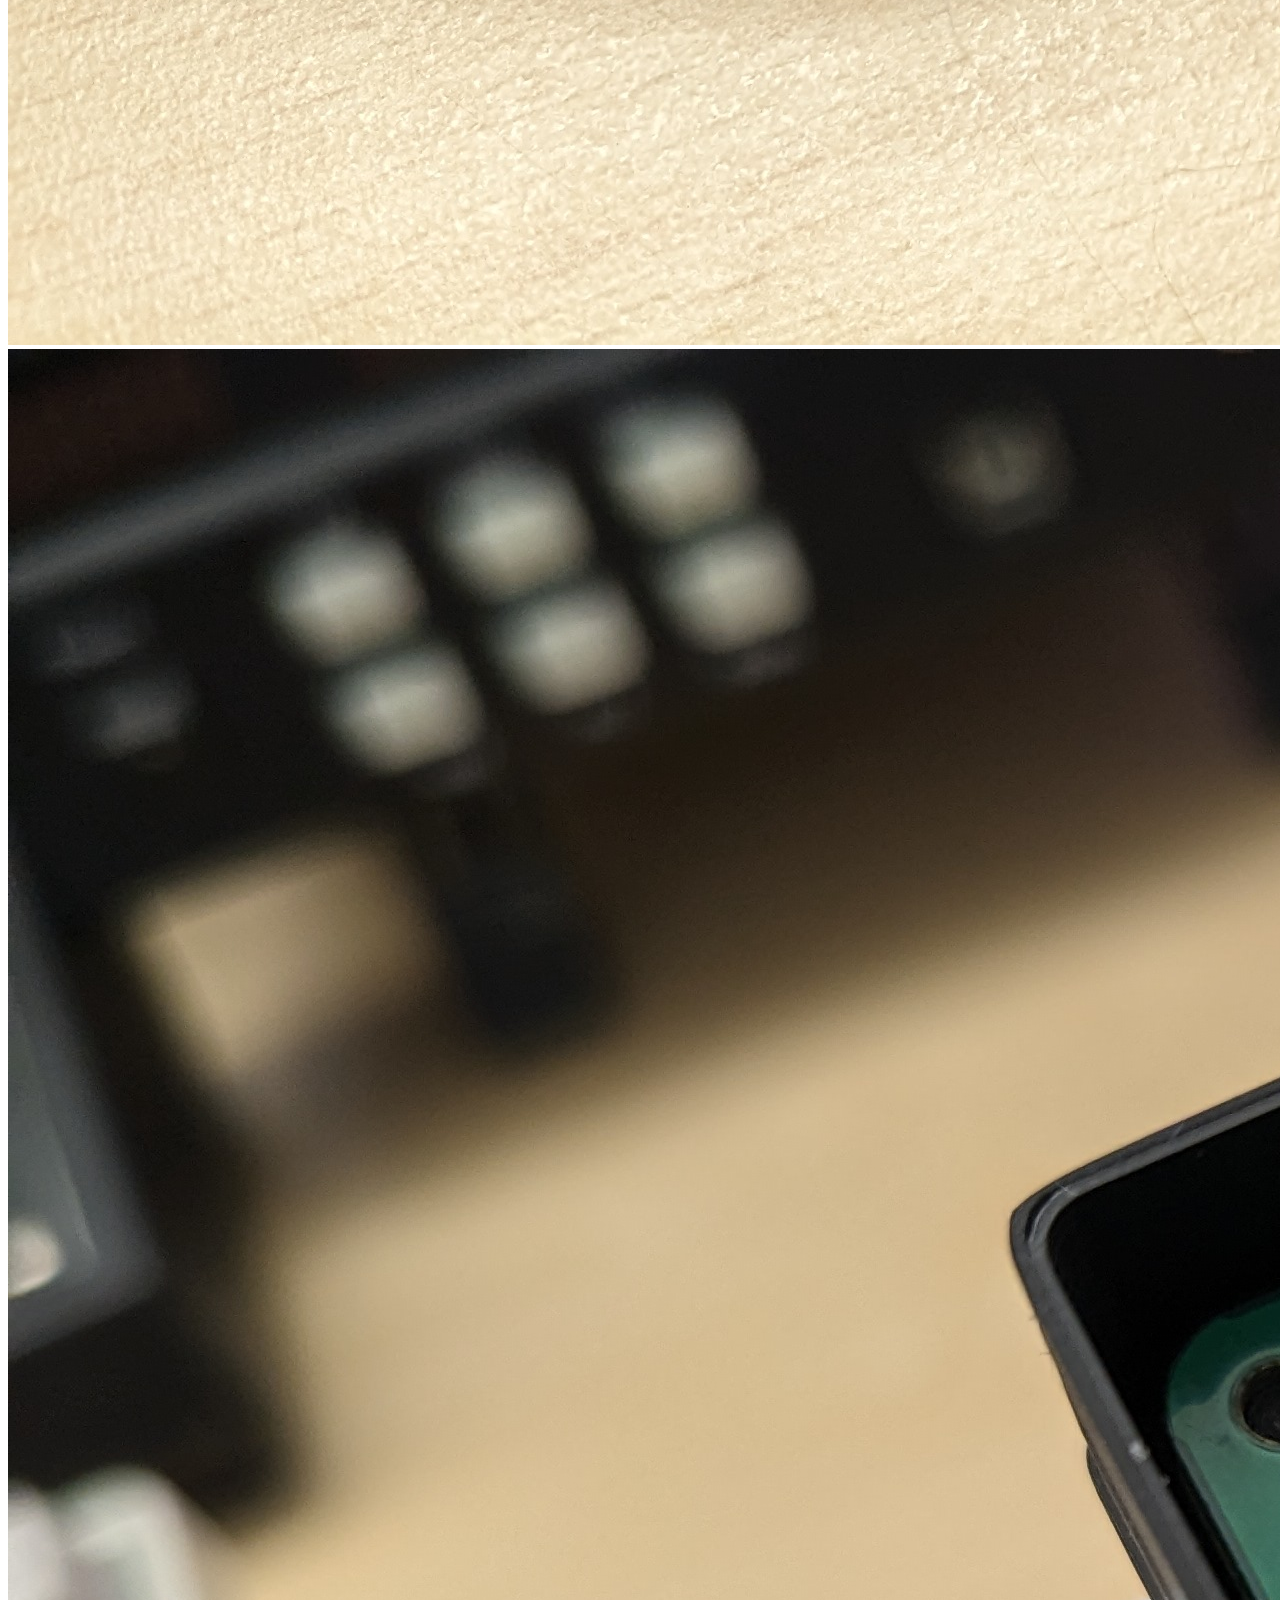
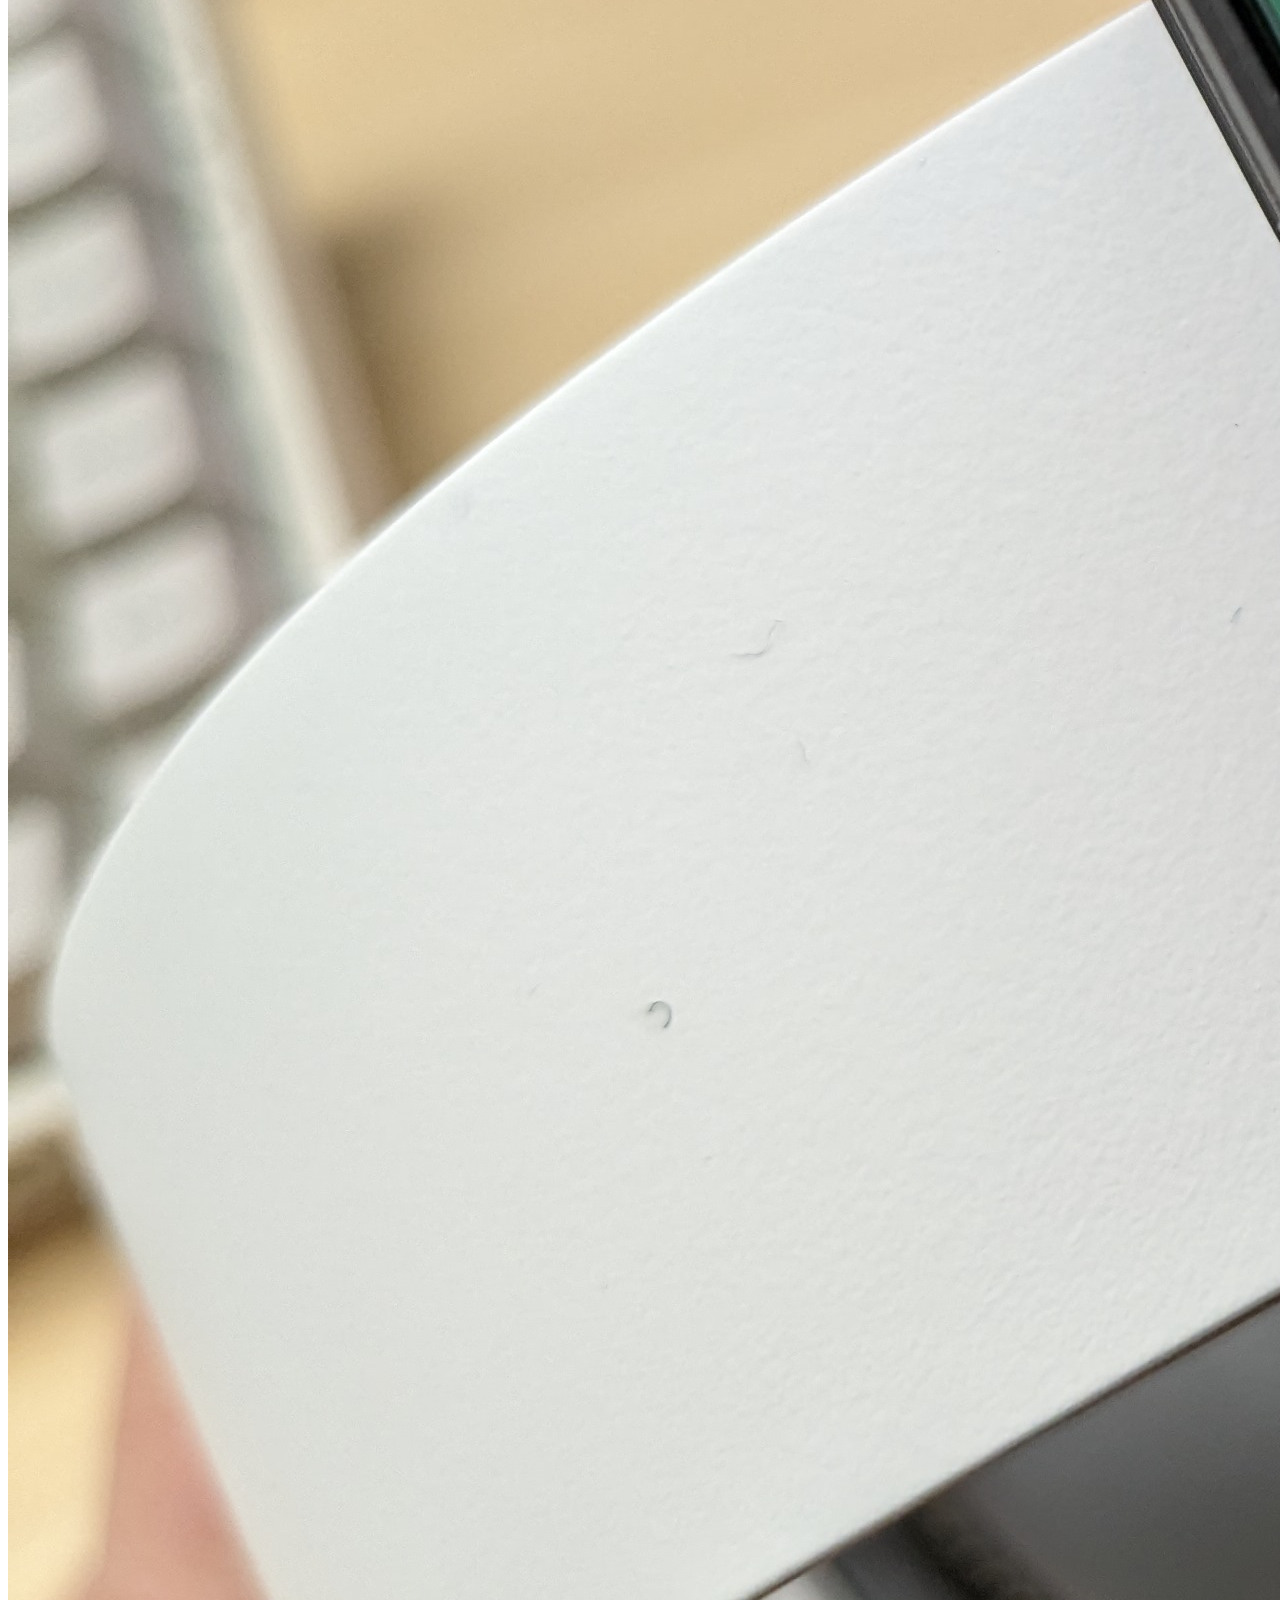
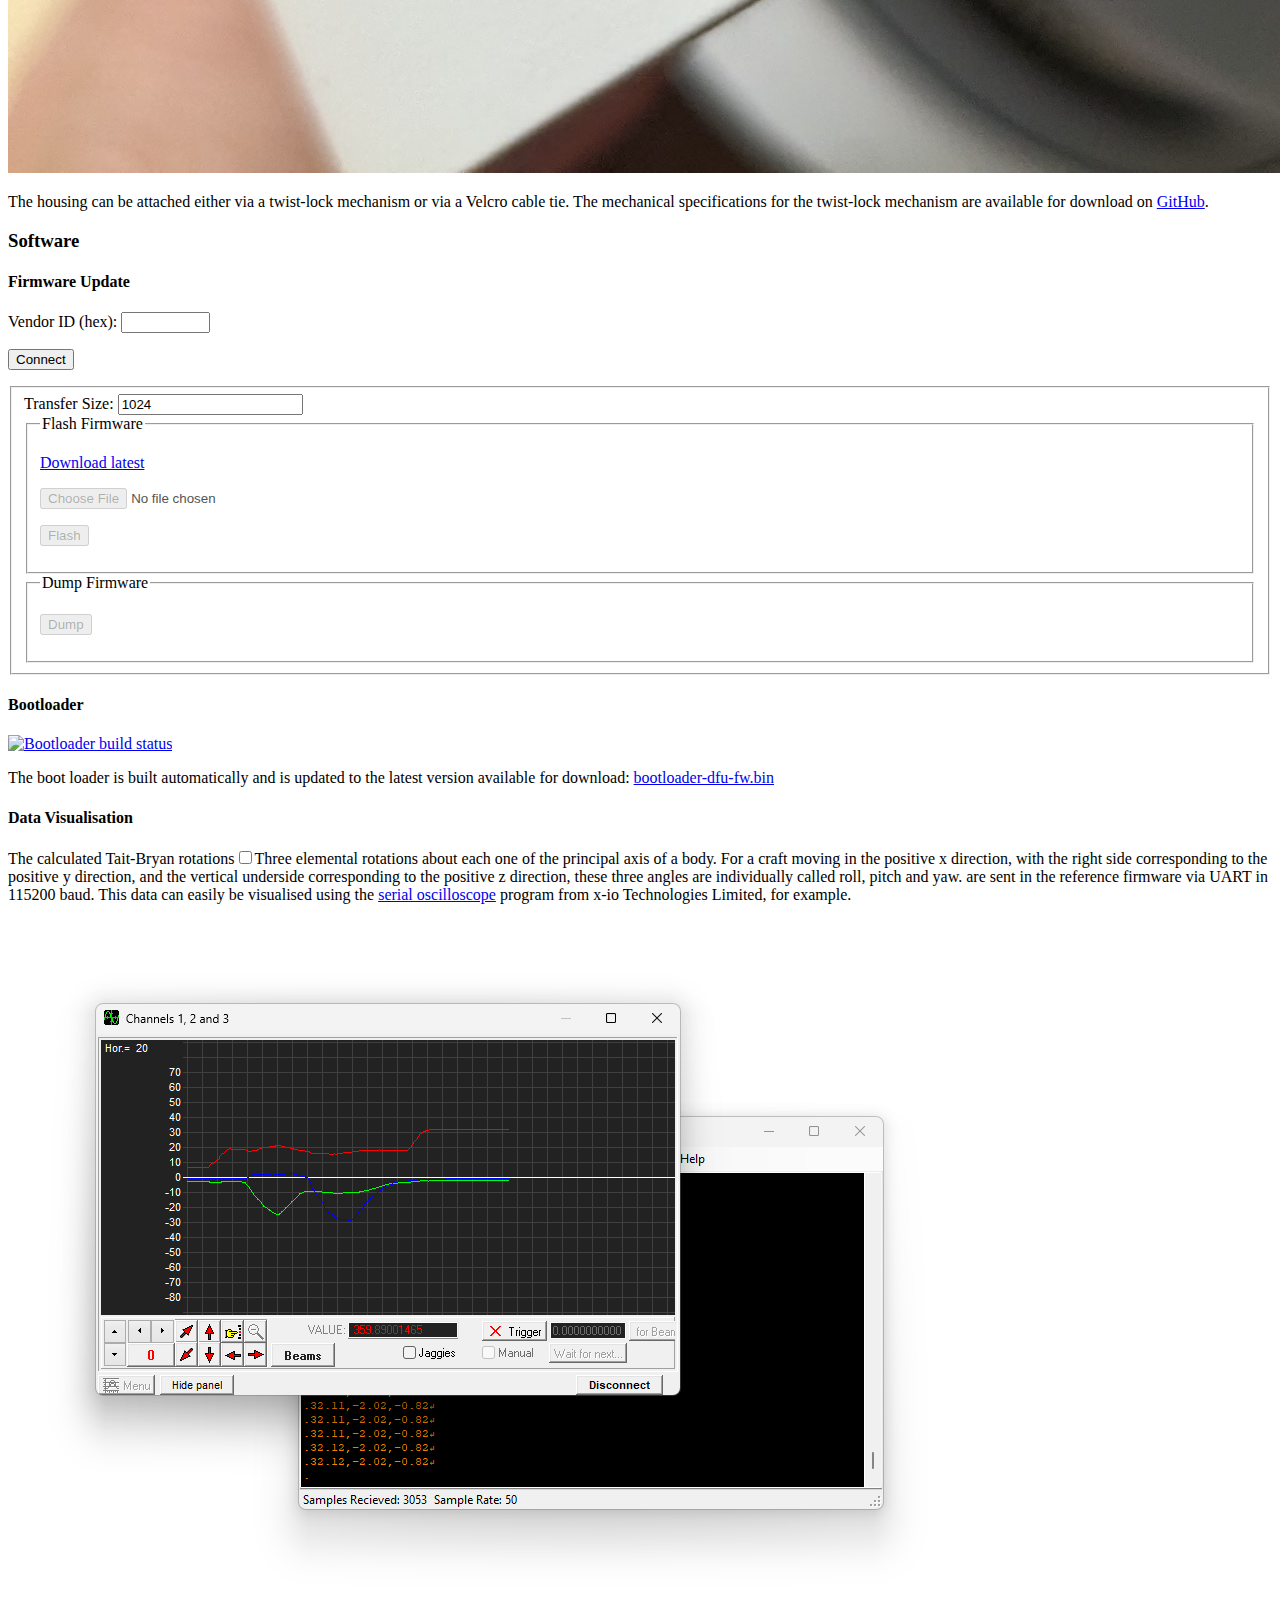
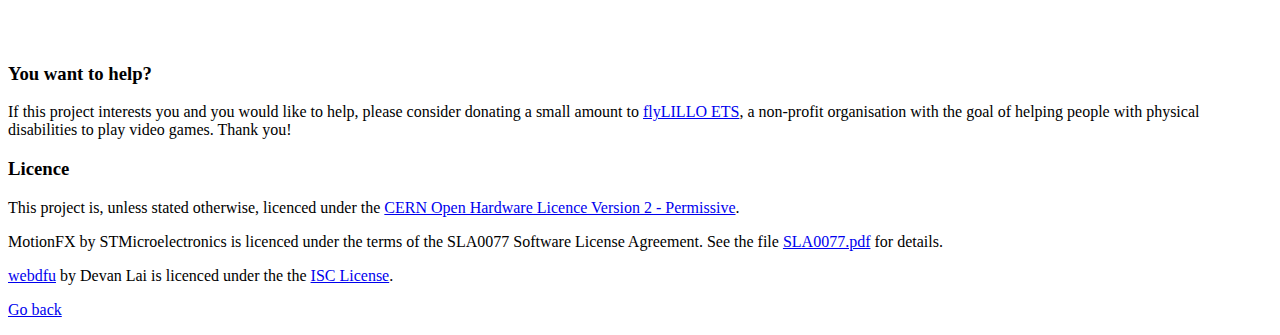
==== commit 021250bb: "Reorganise" ====
--- a/docs/index.html
+++ b/docs/index.html
@@ -61,12 +61,22 @@
       <ol>
         <li><a href="#about">About</a></li>
         <li><a href="#project-status">Project Status</a></li>
-        <li><a href="#cad-pcb">TrackMAG v1 PCB</a></li>
-        <li><a href="#cad-case">TrackMAG v1 Case</a></li>
-        <li><a href="#prototype">Prototype</a></li>
-        <li><a href="#firmware-update">Firmware Update</a></li>
-        <li><a href="#bootloader">Bootloader</a></li>
-        <li><a href="#data-visualisation">Data Visualisation</a></li>
+        <li>
+          <a href="#hardware">Hardware</a>
+          <ol>
+            <li><a href="#cad-pcb">PCB v1</a></li>
+            <li><a href="#cad-case">Case v1</a></li>
+            <li><a href="#prototype">Prototype</a></li>
+          </ol>
+        </li>
+        <li>
+          <a href="#software">Software</a>
+          <ol>
+            <li><a href="#firmware-update">Firmware Update</a></li>
+            <li><a href="#bootloader">Bootloader</a></li>
+            <li><a href="#data-visualisation">Data Visualisation</a></li>
+          </ol>
+        </li>
         <li><a href="#wanna-help">You want to help?</a></li>
         <li><a href="#licence">Licence</a></li>
       </ol>
@@ -108,7 +118,9 @@
       on <a href="https://github.com/mupfdev/TrackMAG">GitHub</a>.
     </p>
 
-    <h3 id="cad-pcb">TrackMAG v1 PCB</h3>
+    <h3 id="hardware">Hardware</h3>
+
+    <h4 id="cad-pcb">PCB v1</h4>
 
     <p>
       The core of the board consists of
@@ -154,7 +166,7 @@
       </Scene>
     </X3D>
 
-    <h3 id="cad-case">TrackMAG v1 case</h3>
+    <h4 id="cad-case">Case v1</h4>
 
     <p>
       The housing is kept simple and functional and can be customised as
@@ -187,7 +199,7 @@
       </Scene>
     </X3D>
 
-    <h3 id="prototype">Prototype</h3>
+    <h4 id="prototype">Prototype</h4>
 
     <p>
       A few pictures of the initial prototype:
@@ -206,7 +218,9 @@
       on <a href="https://github.com/mupfdev/TrackMAG/tree/main/cad">GitHub</a>.
     </p>
 
-    <h3 id="firmware-update">Firmware Update</h3>
+    <h3 id="software">Software</h3>
+
+    <h4 id="firmware-update">Firmware Update</h4>
 
     <p>
       <span id="status"></span>
@@ -274,19 +288,19 @@
       </form>
     </fieldset>
 
-    <h3 id="bootloader">Bootloader</h3>
+    <h4 id="bootloader">Bootloader</h4>
 
     <a href="https://github.com/mupfdev/TrackMAG/actions/workflows/bootloader.yaml">
       <img src="https://github.com/mupfdev/TrackMAG/actions/workflows/bootloader.yaml/badge.svg" alt="Bootloader build status">
     </a>
 
-    <p>
+    <p class="free-standing">
       The boot loader is built automatically and is updated to the
       latest version available for
       download: <a href="bootloader-dfu-fw.bin">bootloader-dfu-fw.bin</a>
     </p>
 
-    <h3 id="data-visualisation">Data Visualisation</h3>
+    <h4 id="data-visualisation">Data Visualisation</h4>
 
     <p>
       The calculated Tait-Bryan rotations<label for="sn-1"
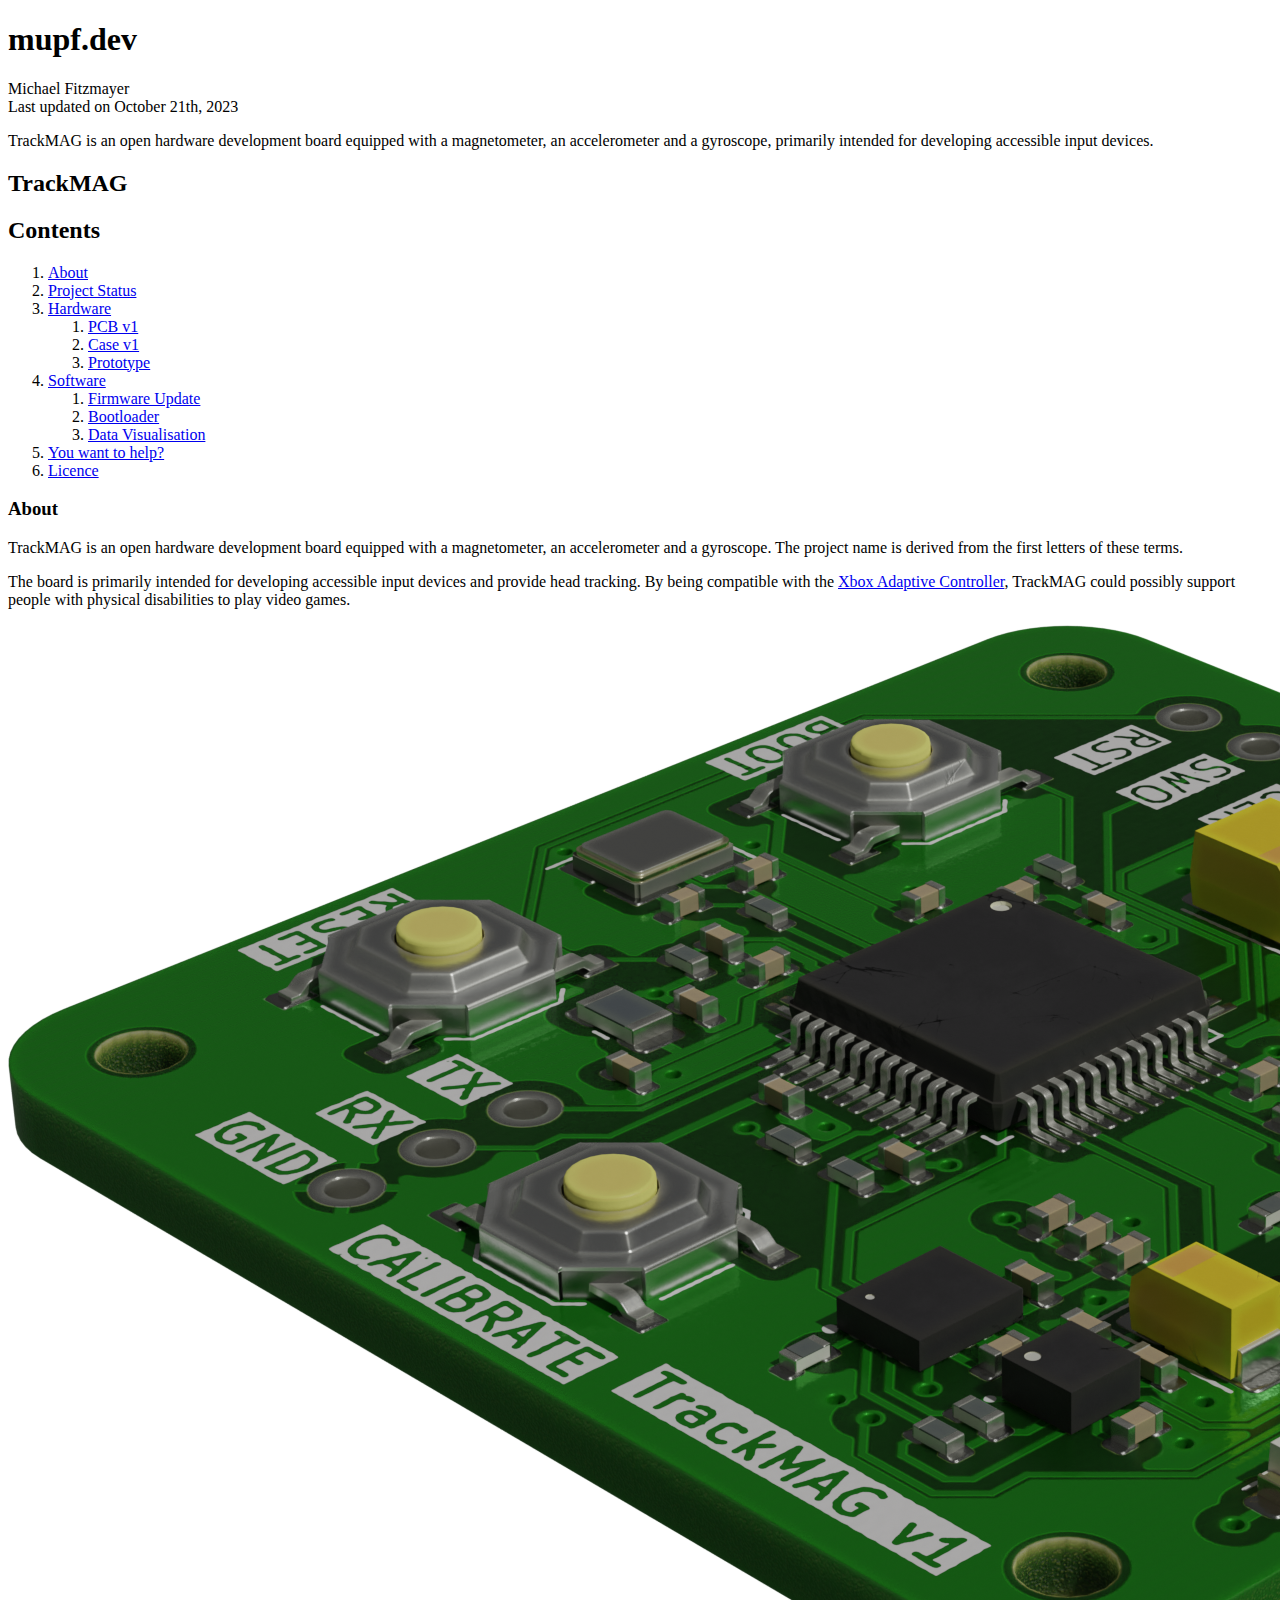
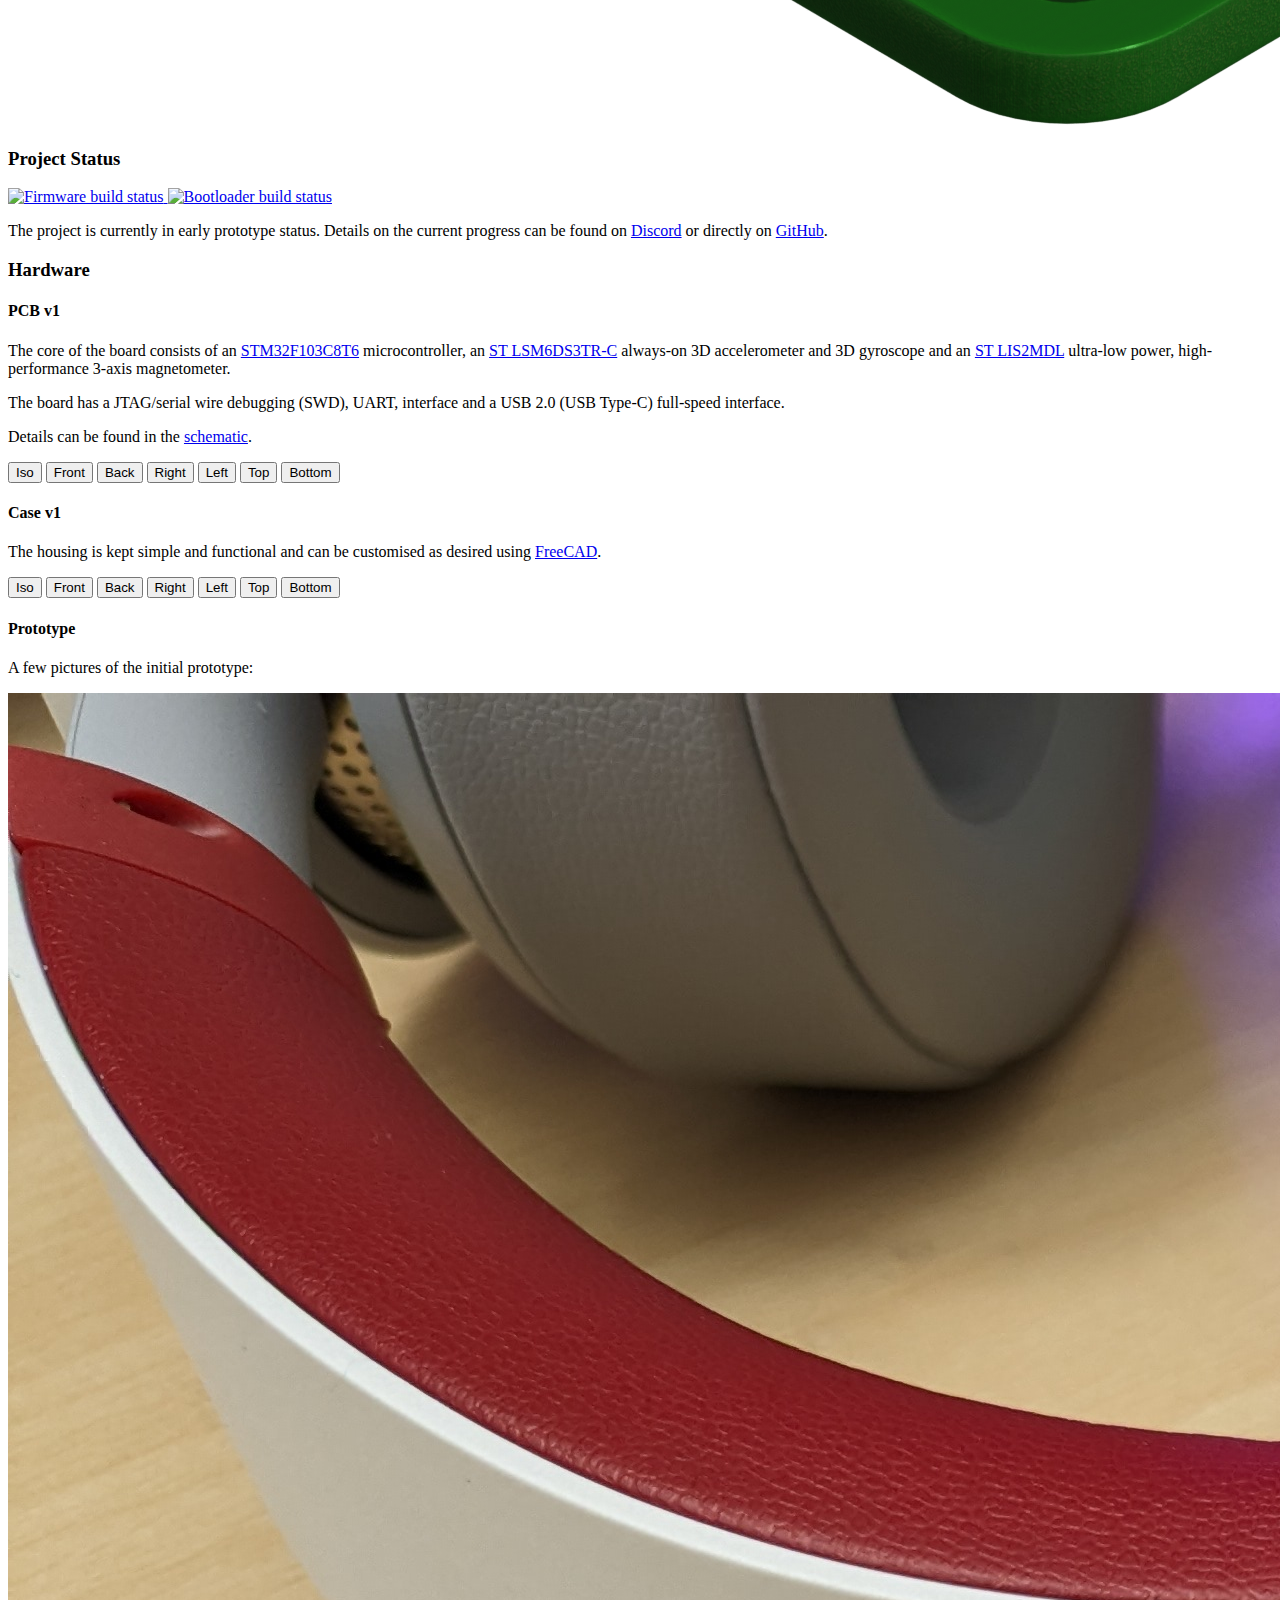
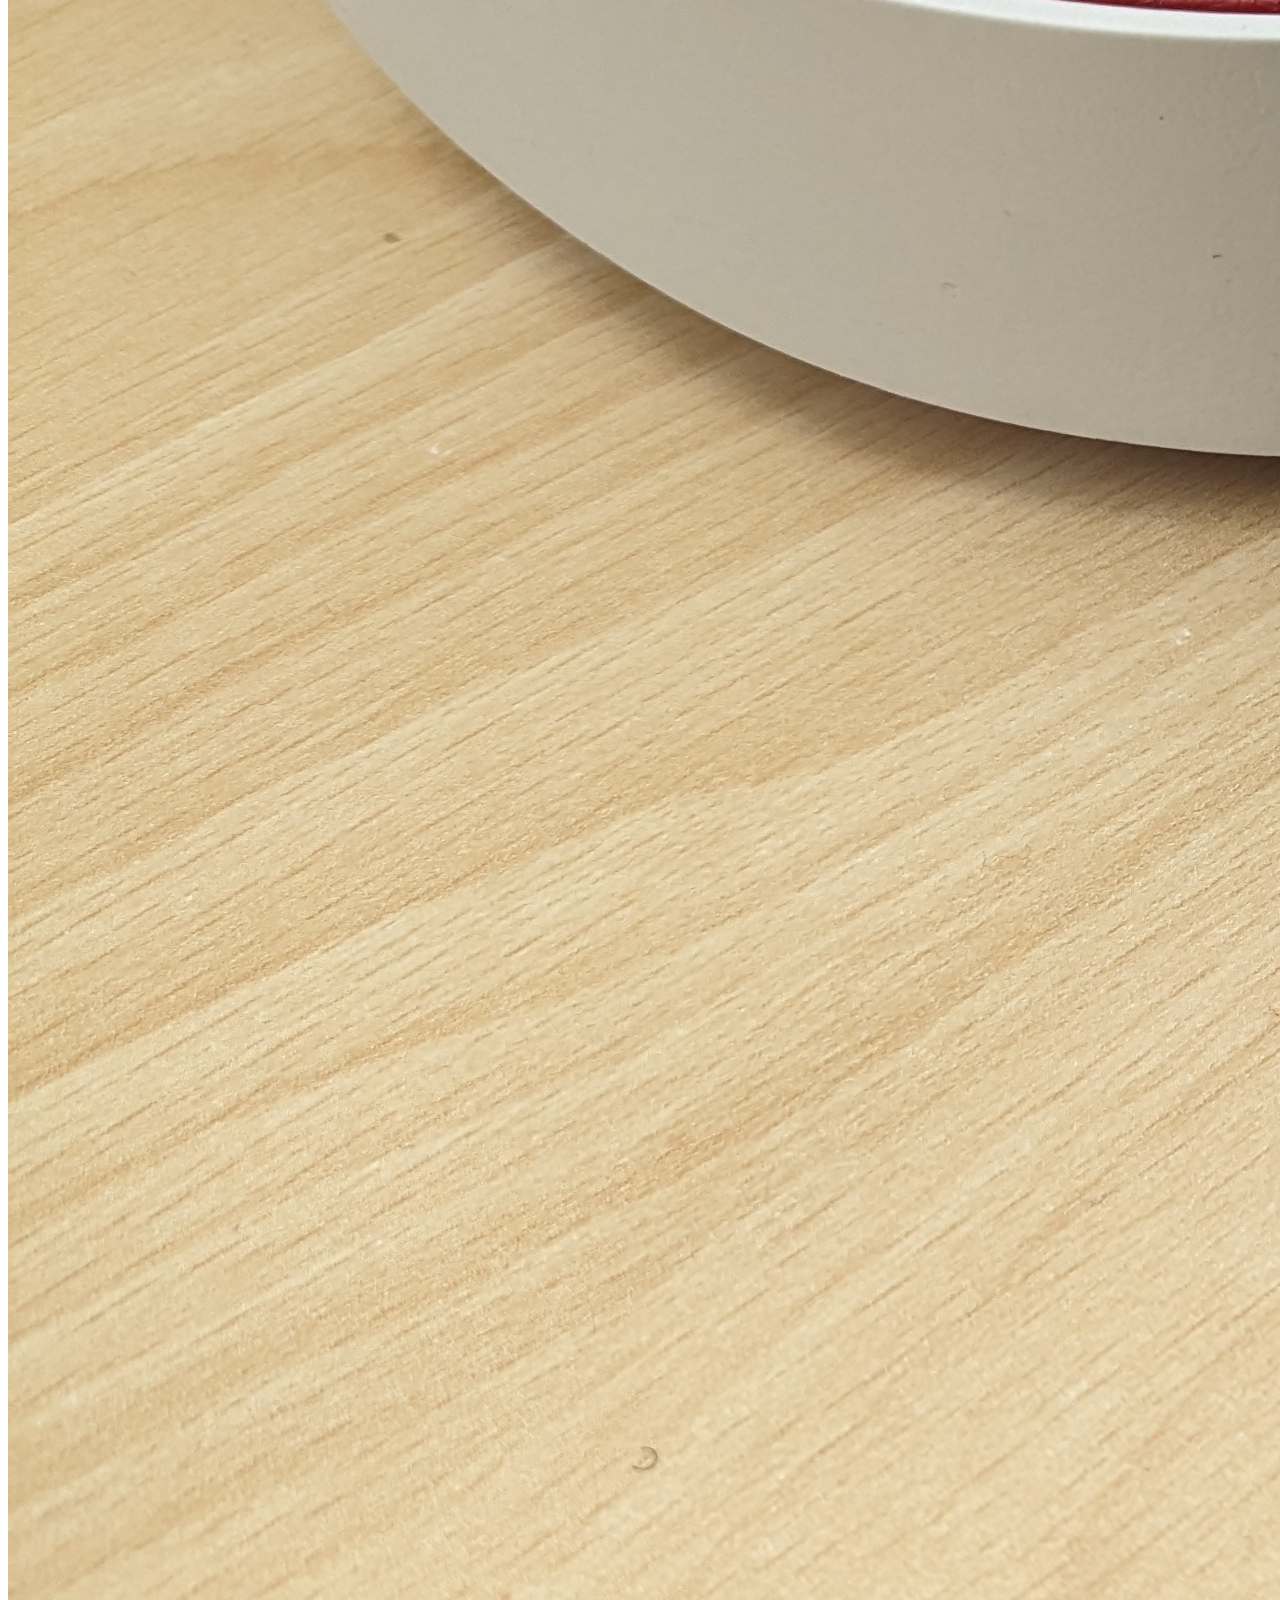
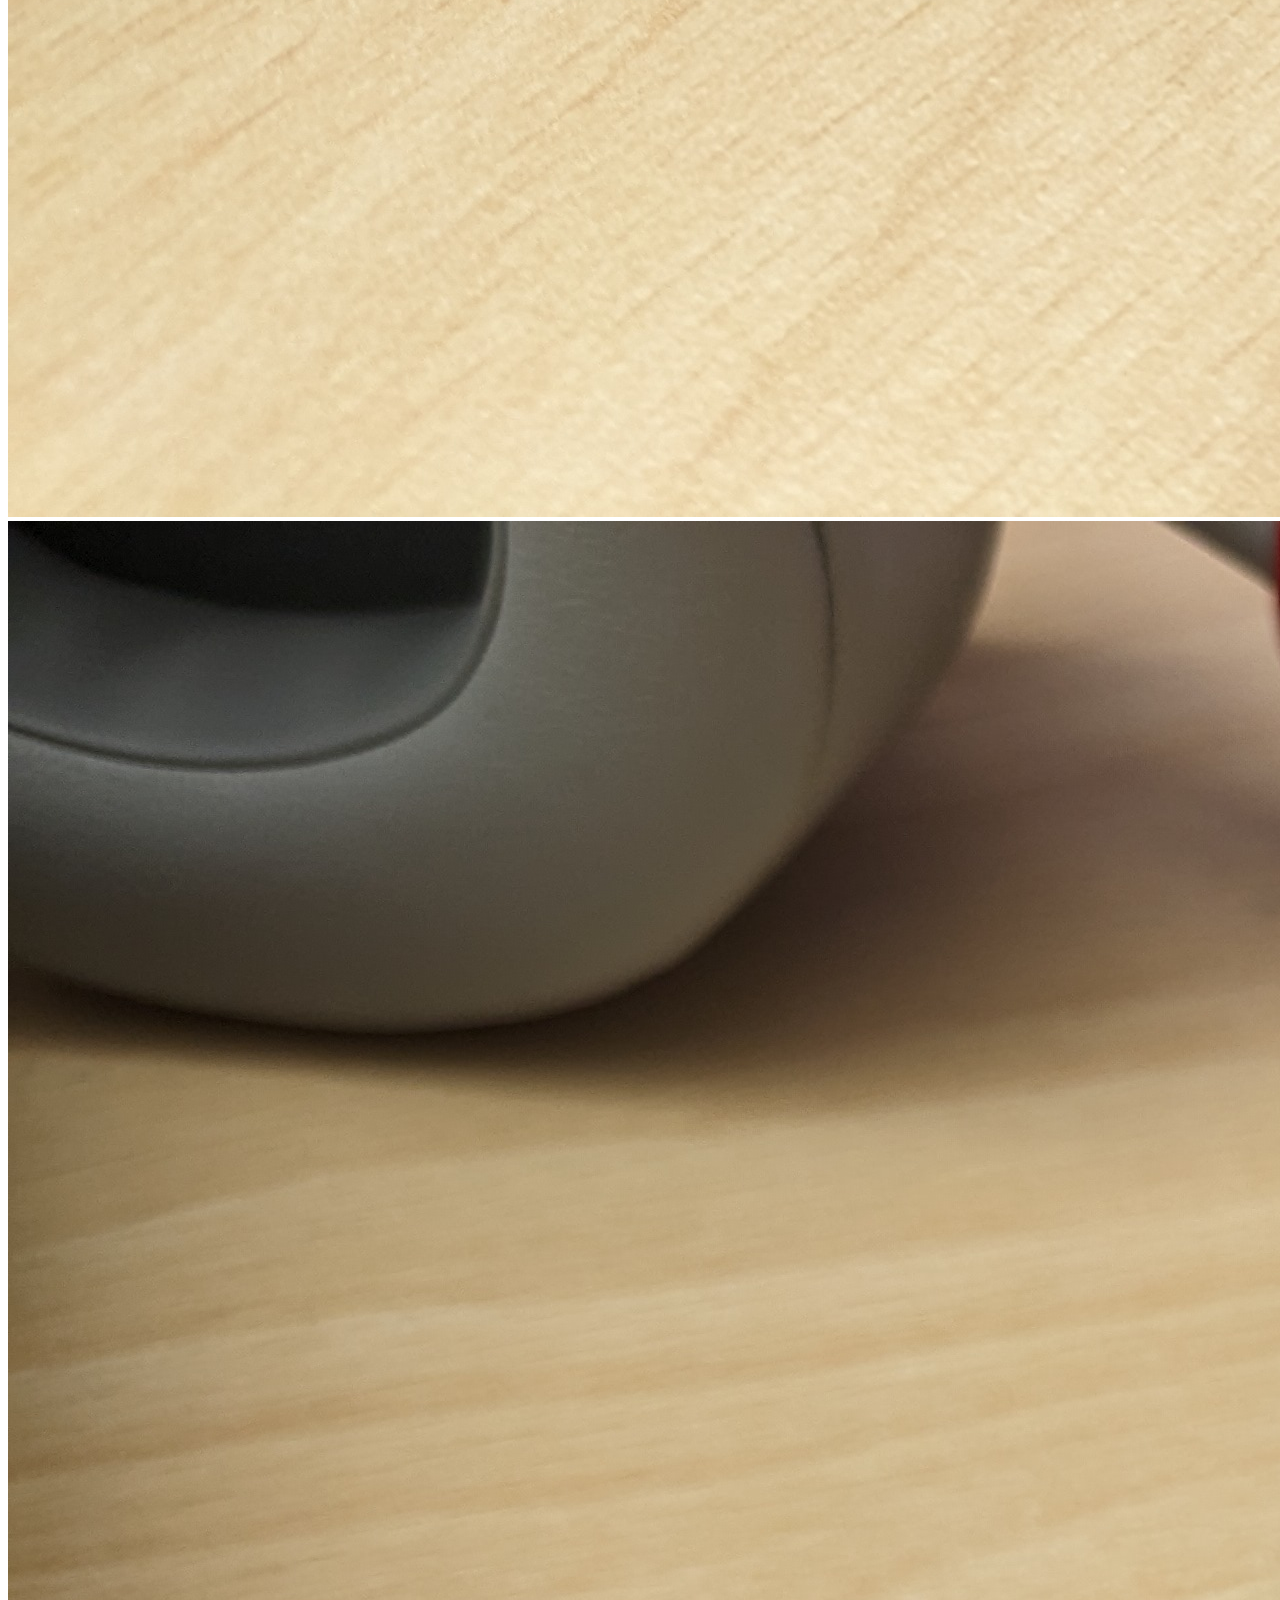
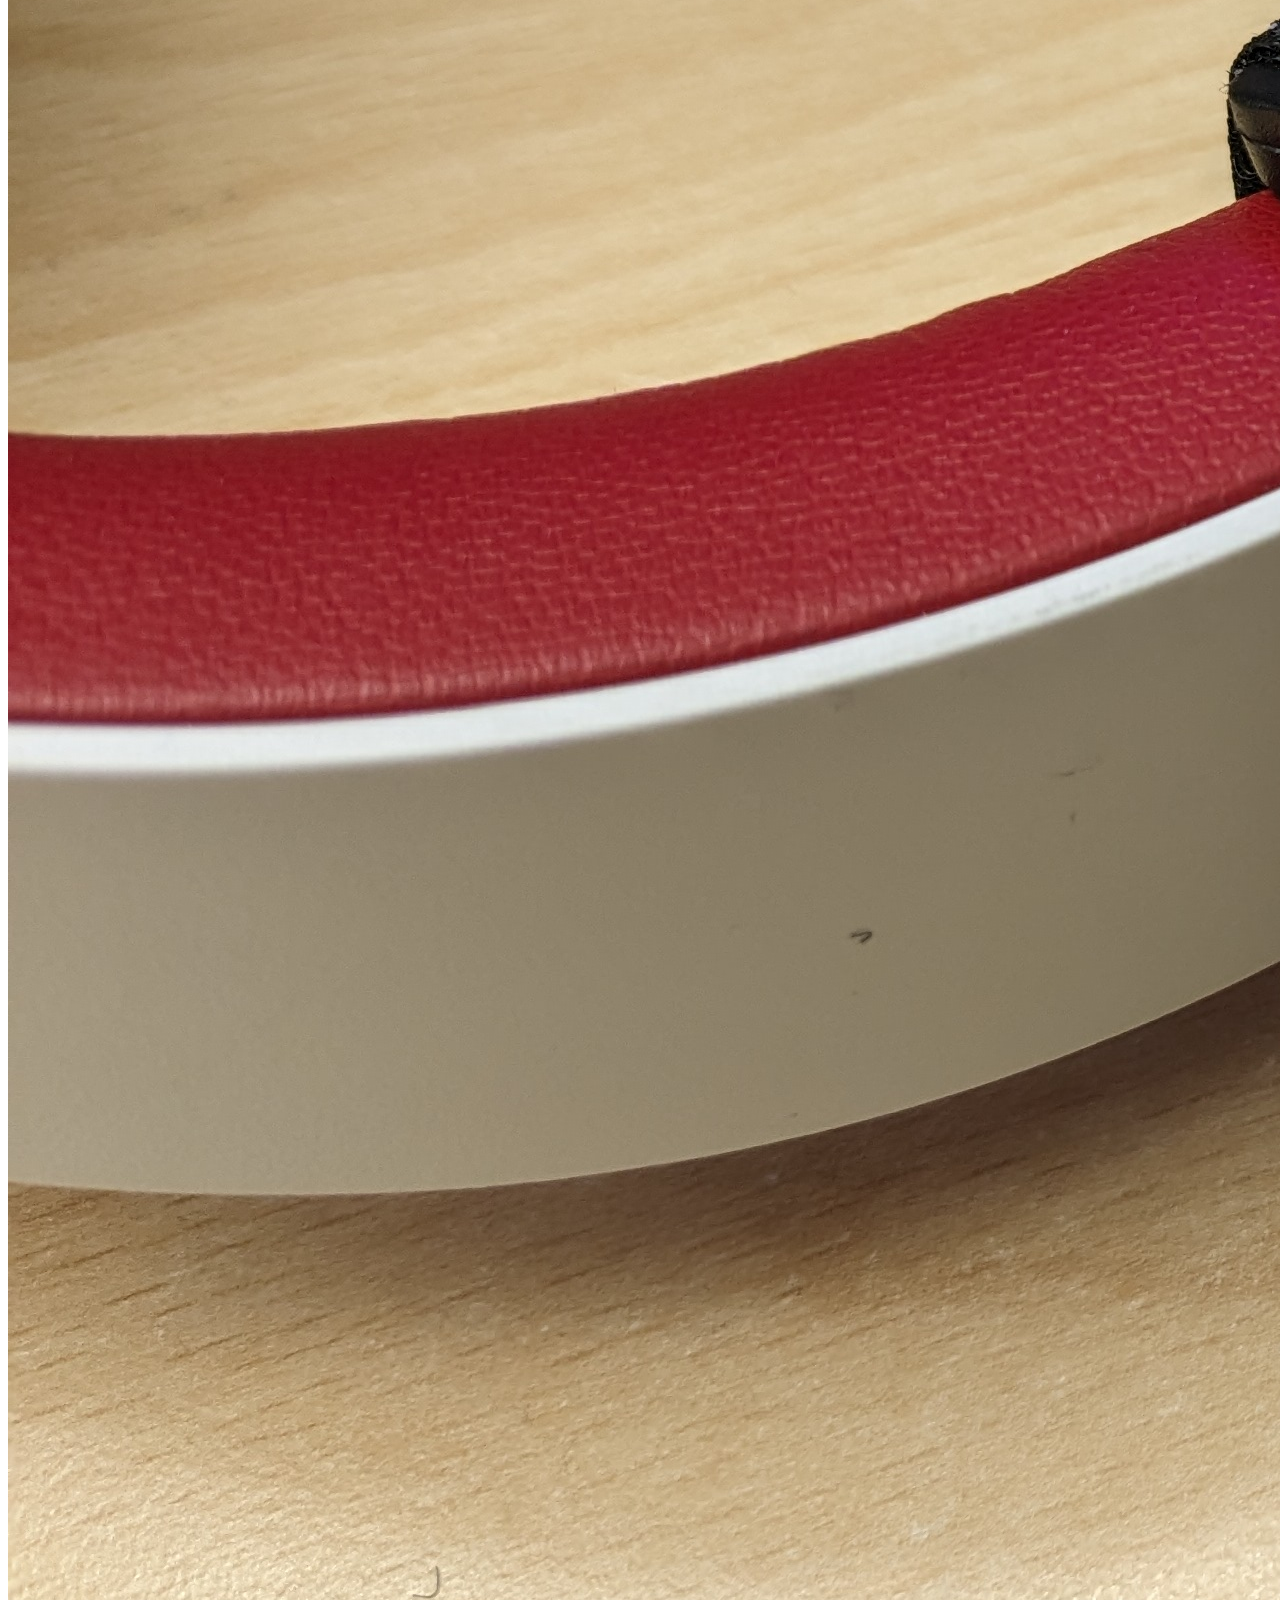
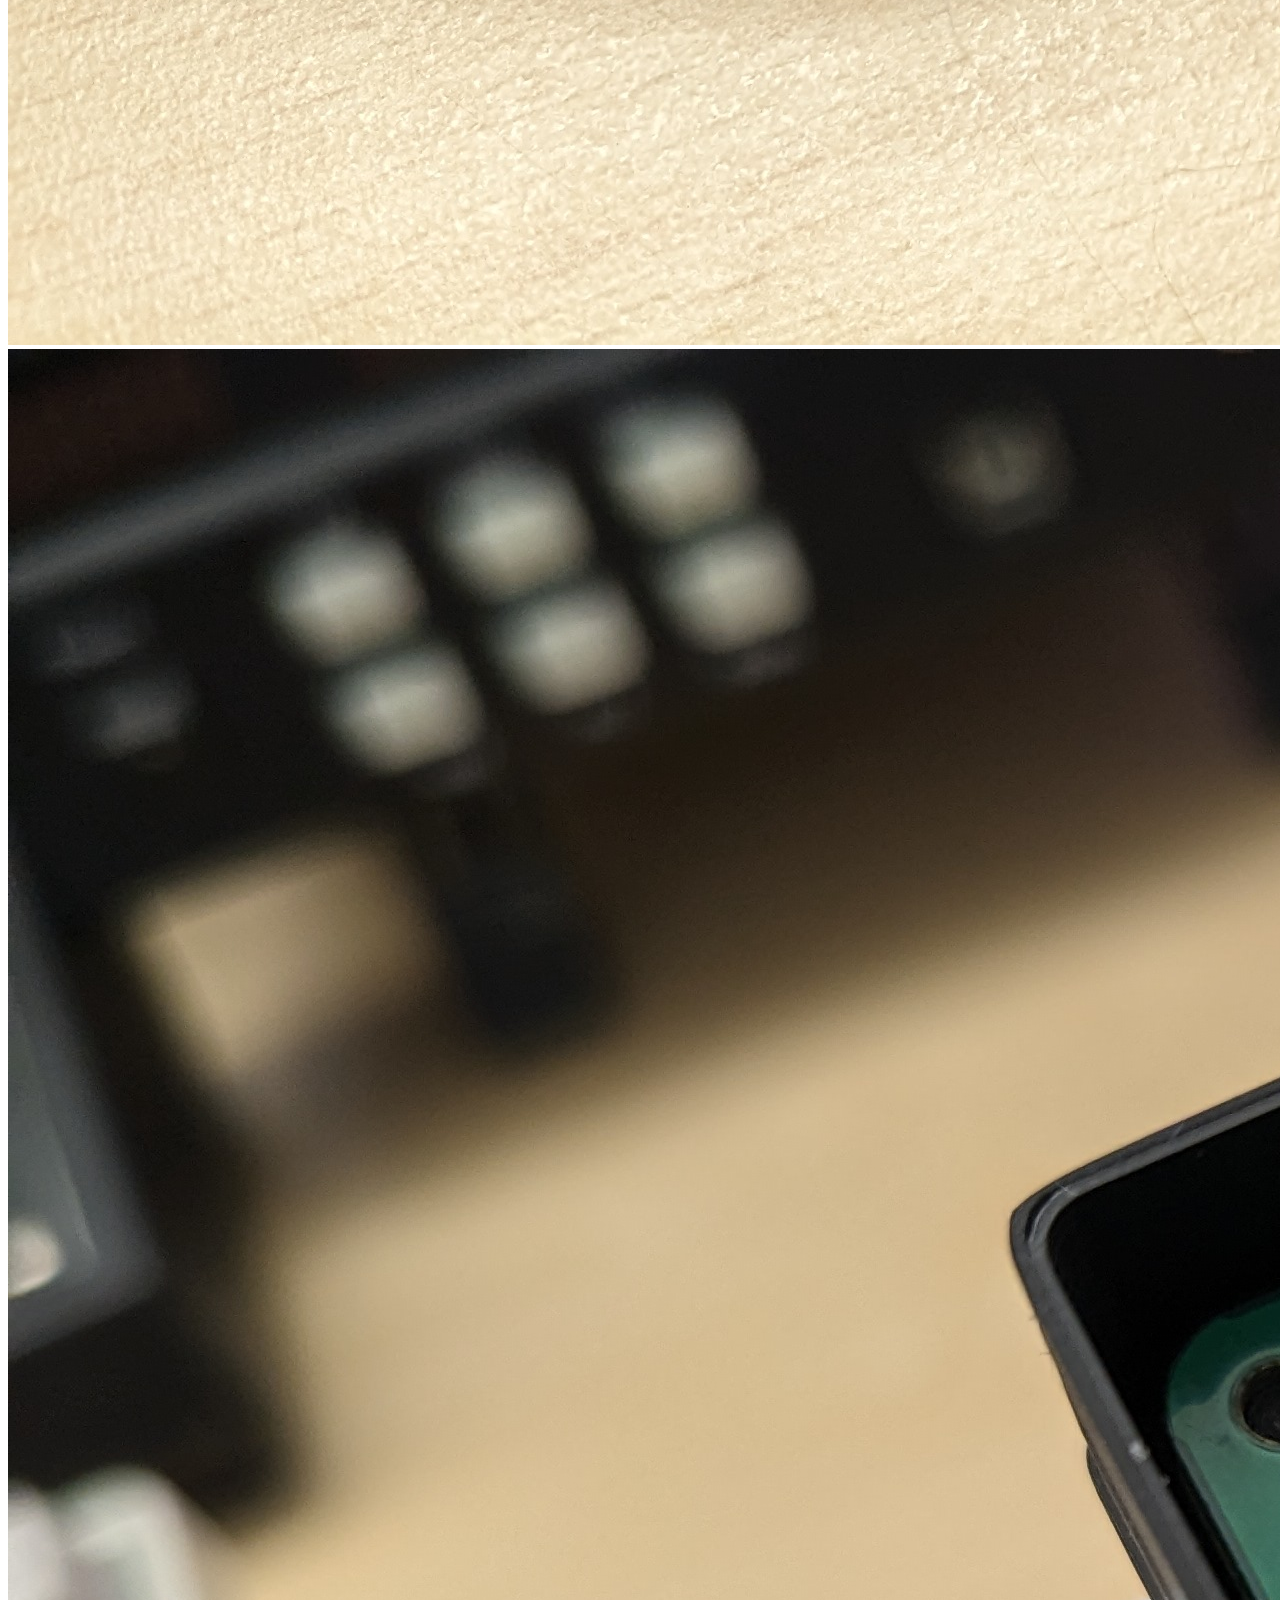
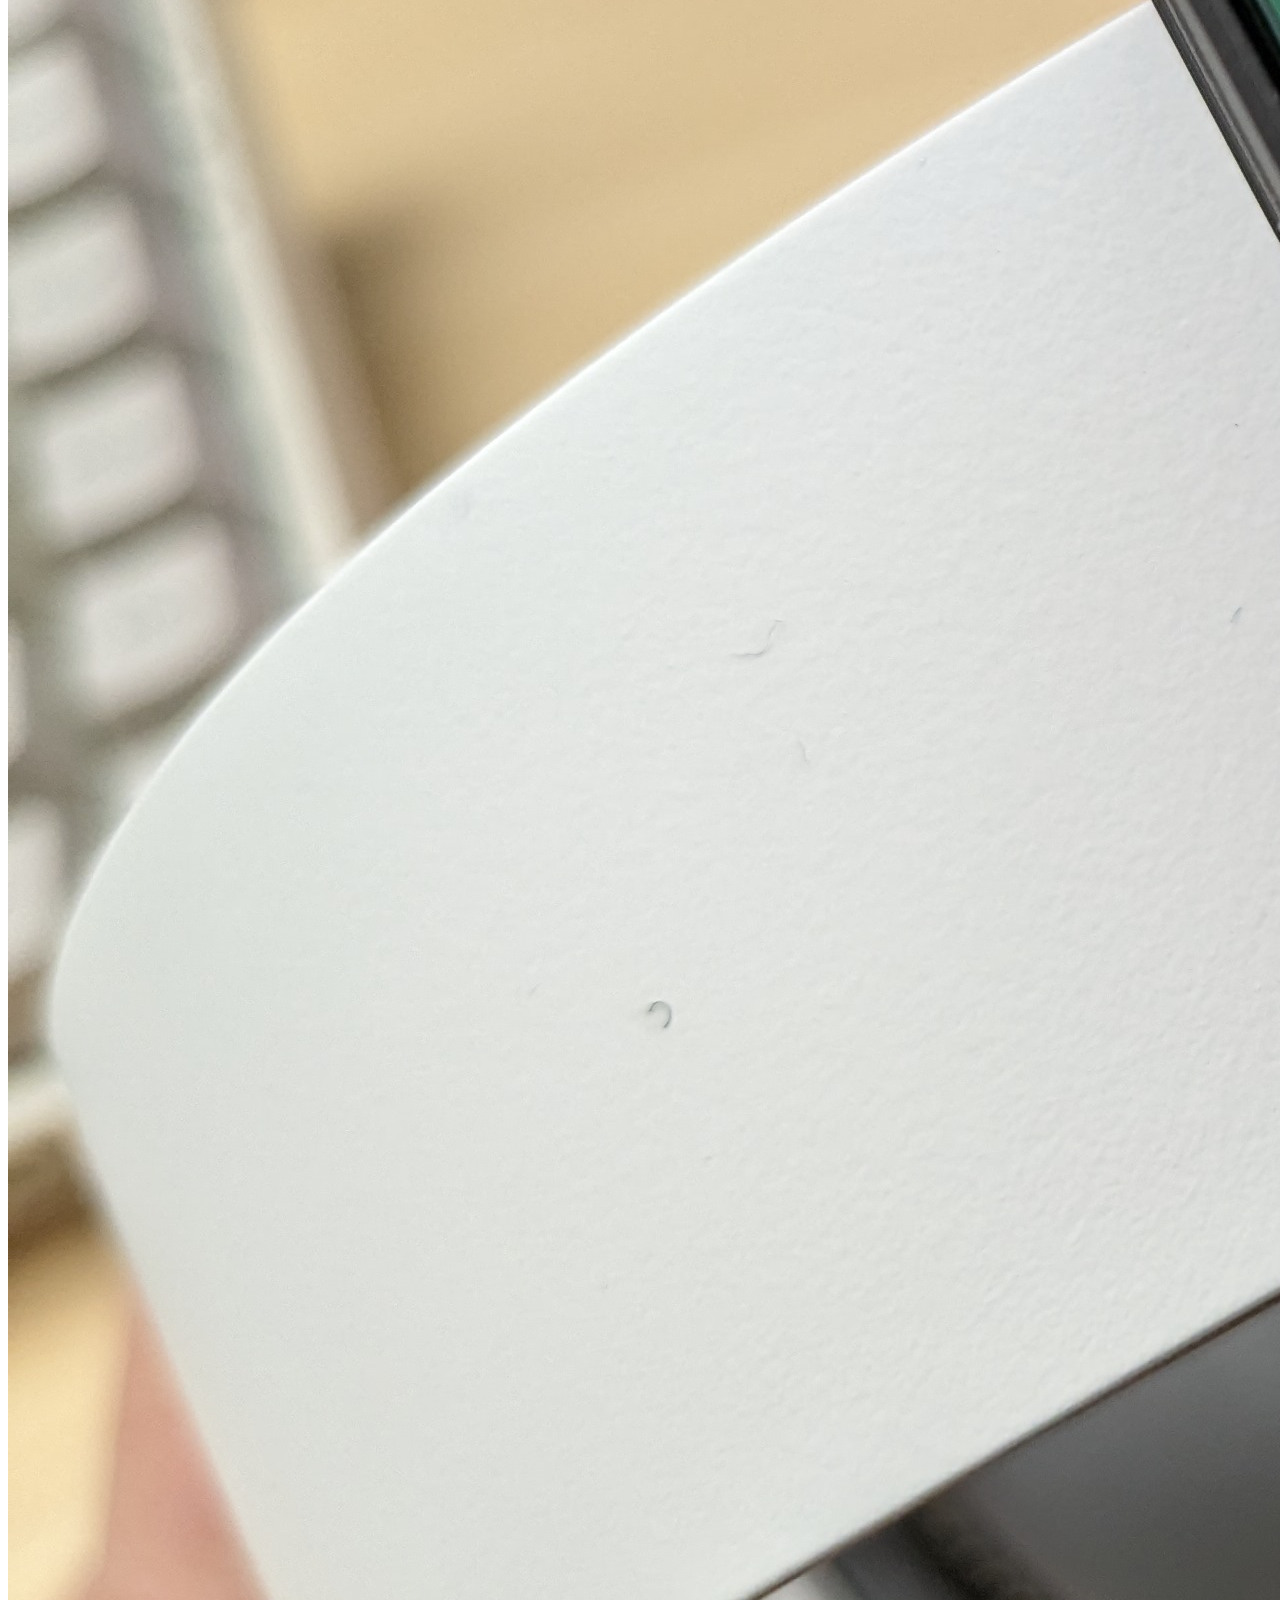
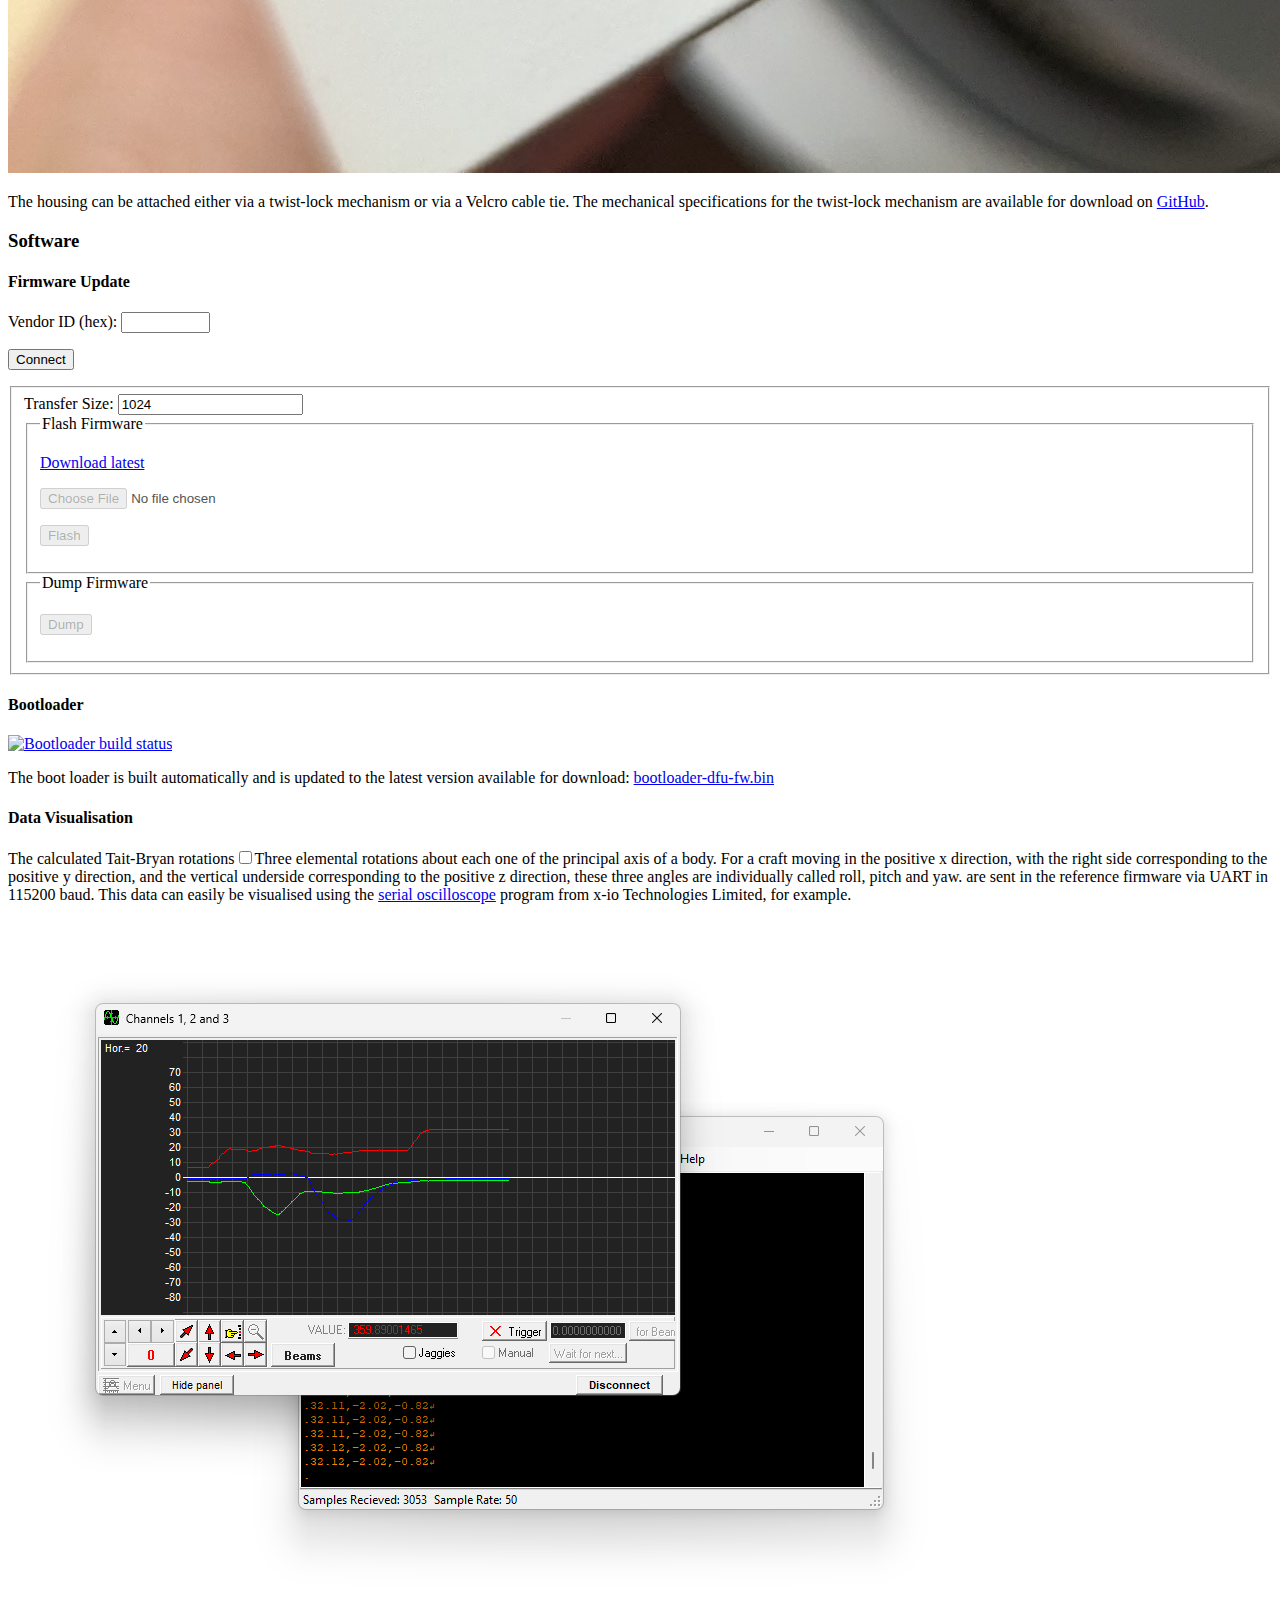
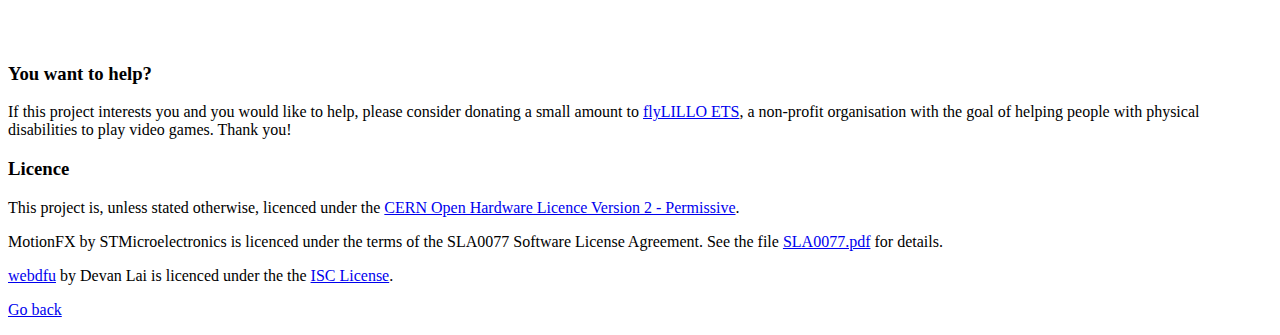
==== commit bf4f9828: "Add bootloader workflow badge" ====
--- a/docs/index.html
+++ b/docs/index.html
@@ -109,6 +109,10 @@
     <a href="https://github.com/mupfdev/TrackMAG/actions/workflows/firmware.yaml">
       <img src="https://github.com/mupfdev/TrackMAG/actions/workflows/firmware.yaml/badge.svg" alt="Firmware build status">
     </a>
+    <a href="https://github.com/mupfdev/TrackMAG/actions/workflows/bootloader.yaml">
+      <img src="https://github.com/mupfdev/TrackMAG/actions/workflows/bootloader.yaml/badge.svg" alt="Bootloader build status">
+    </a>
+
 
     <p>
       The project is currently in early prototype status.  Details on
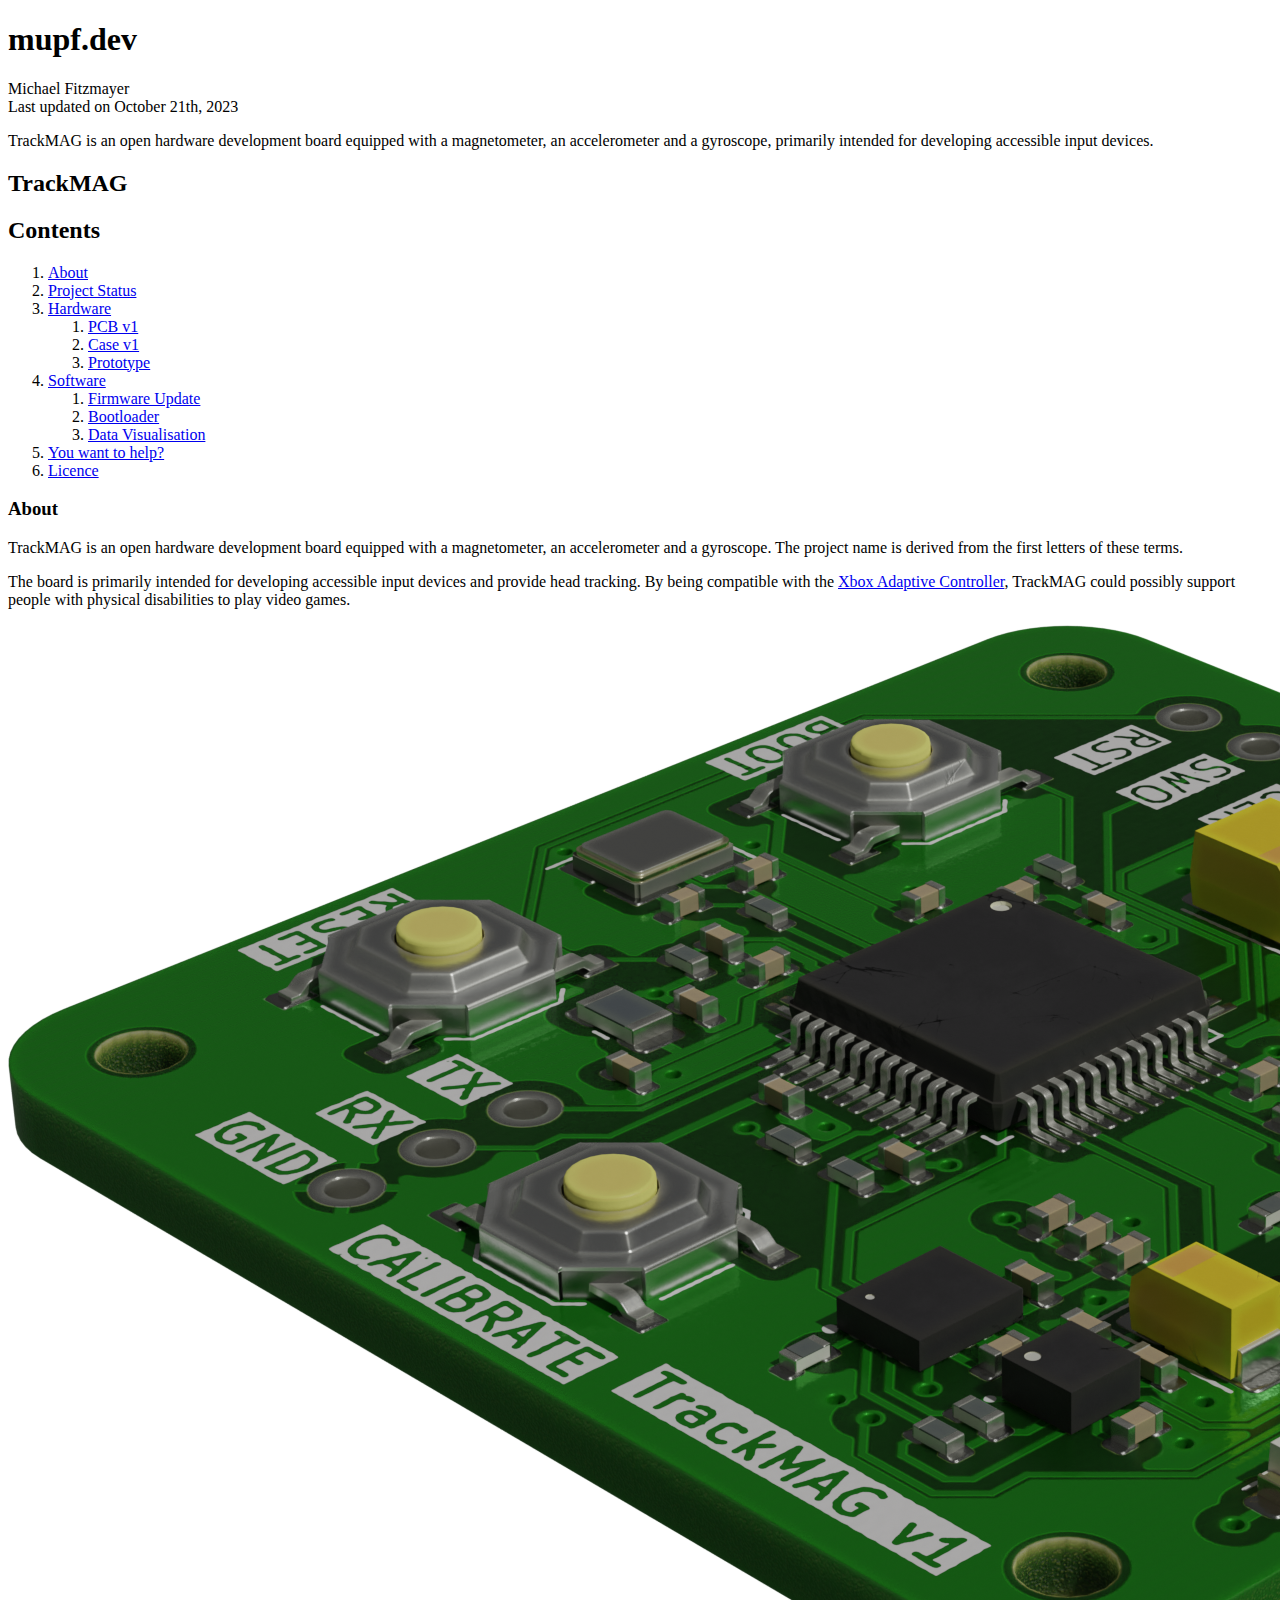
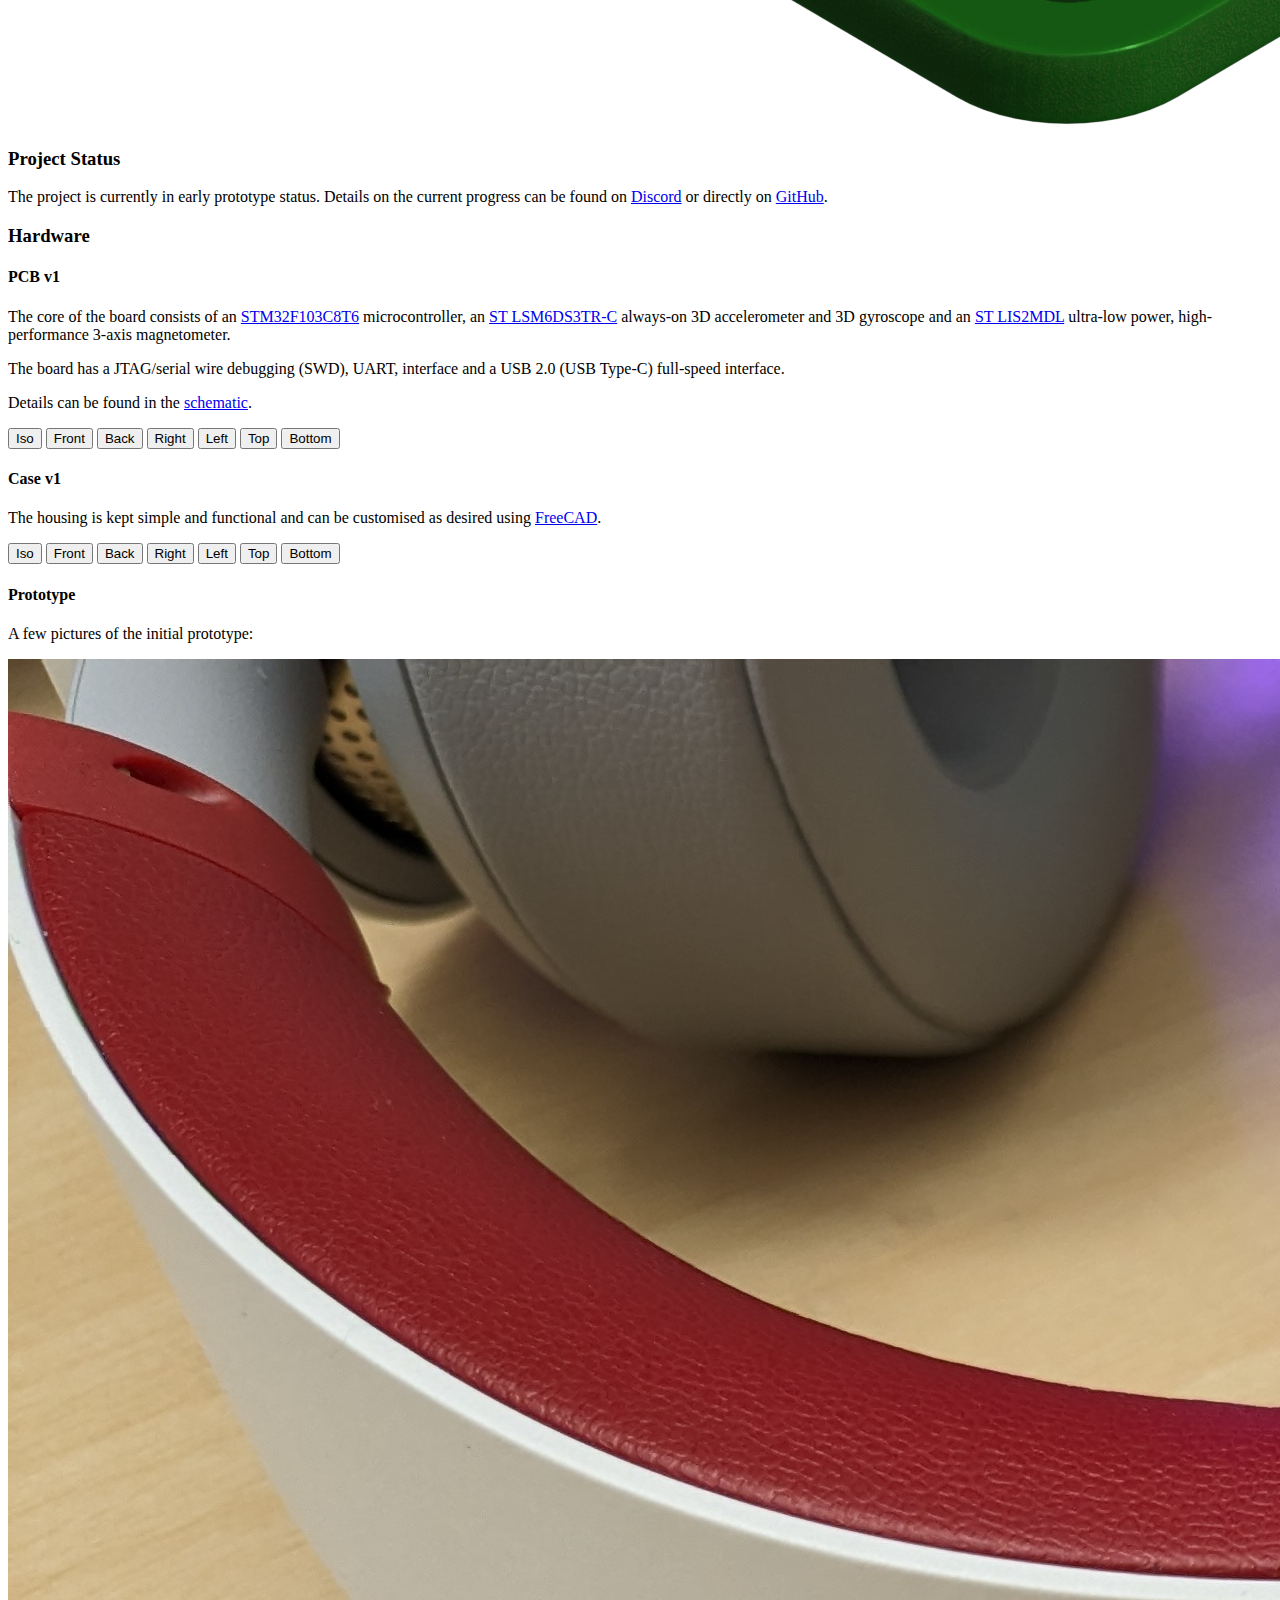
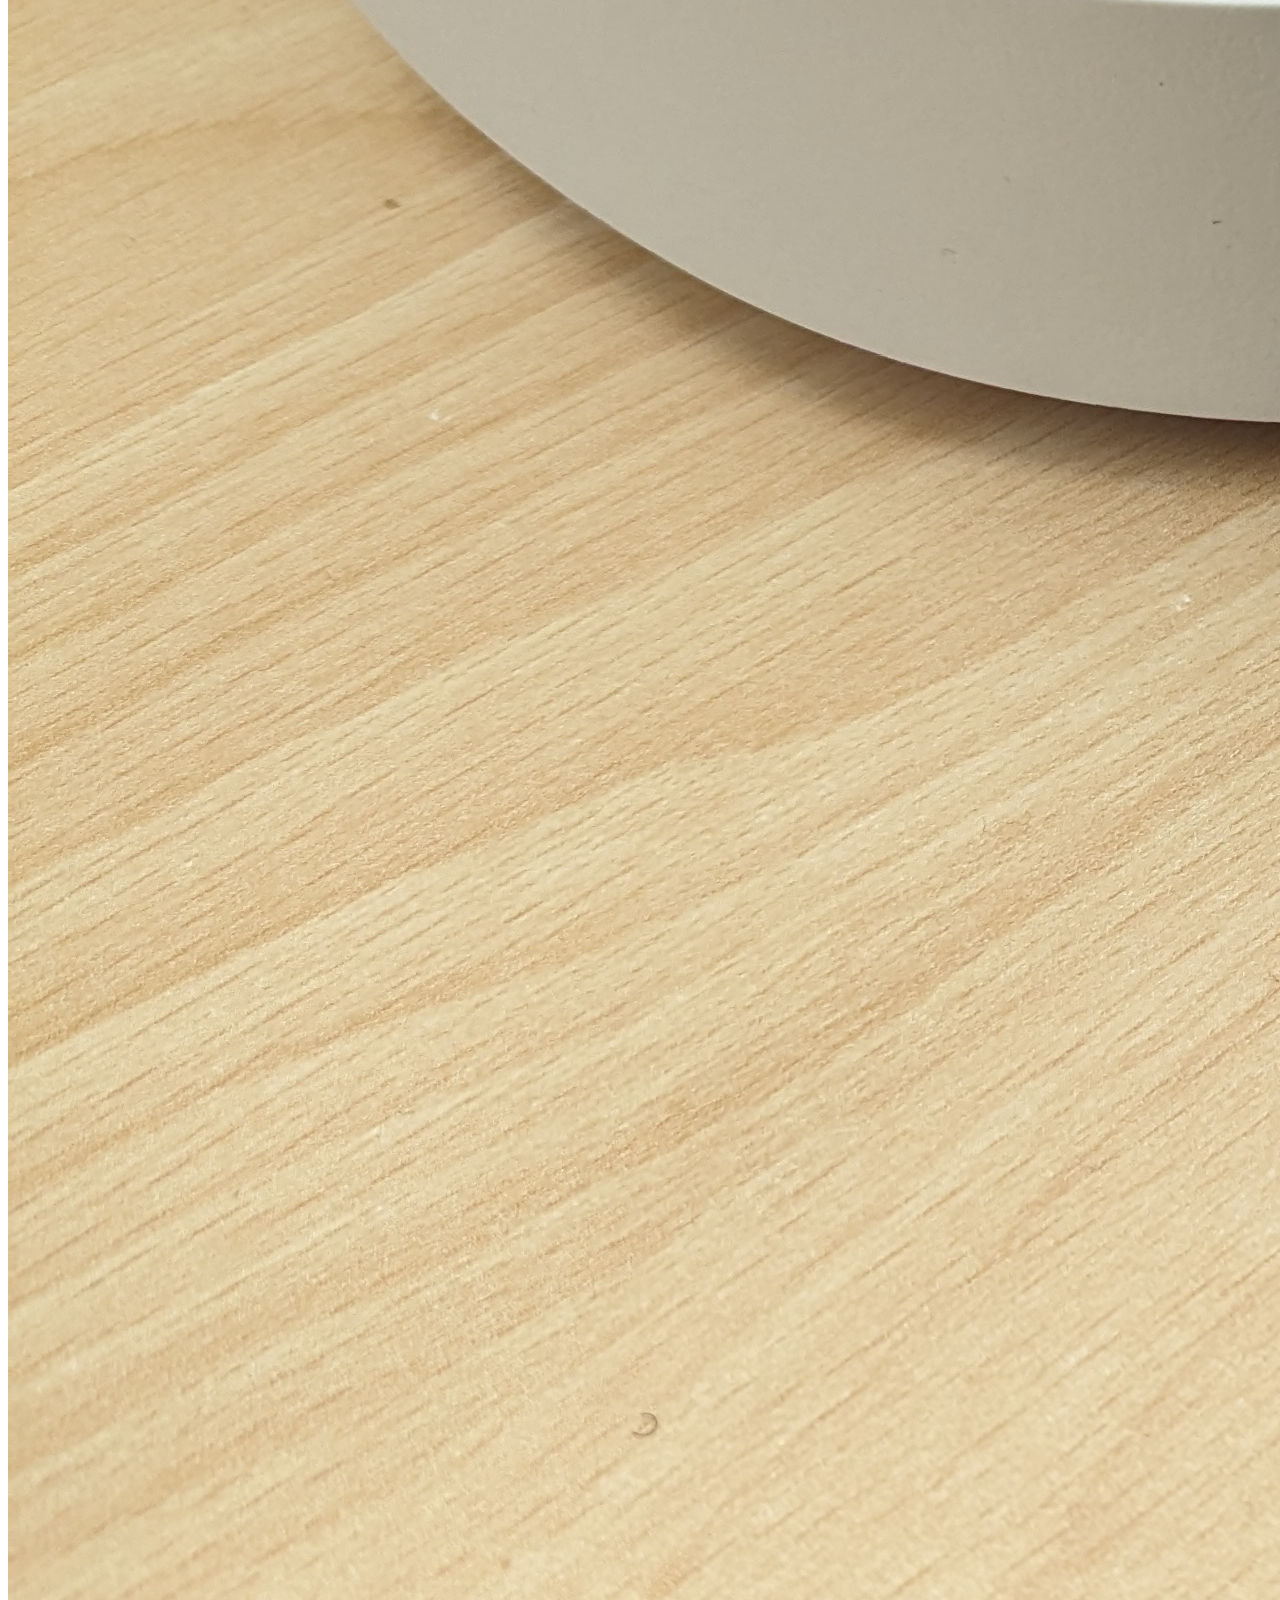
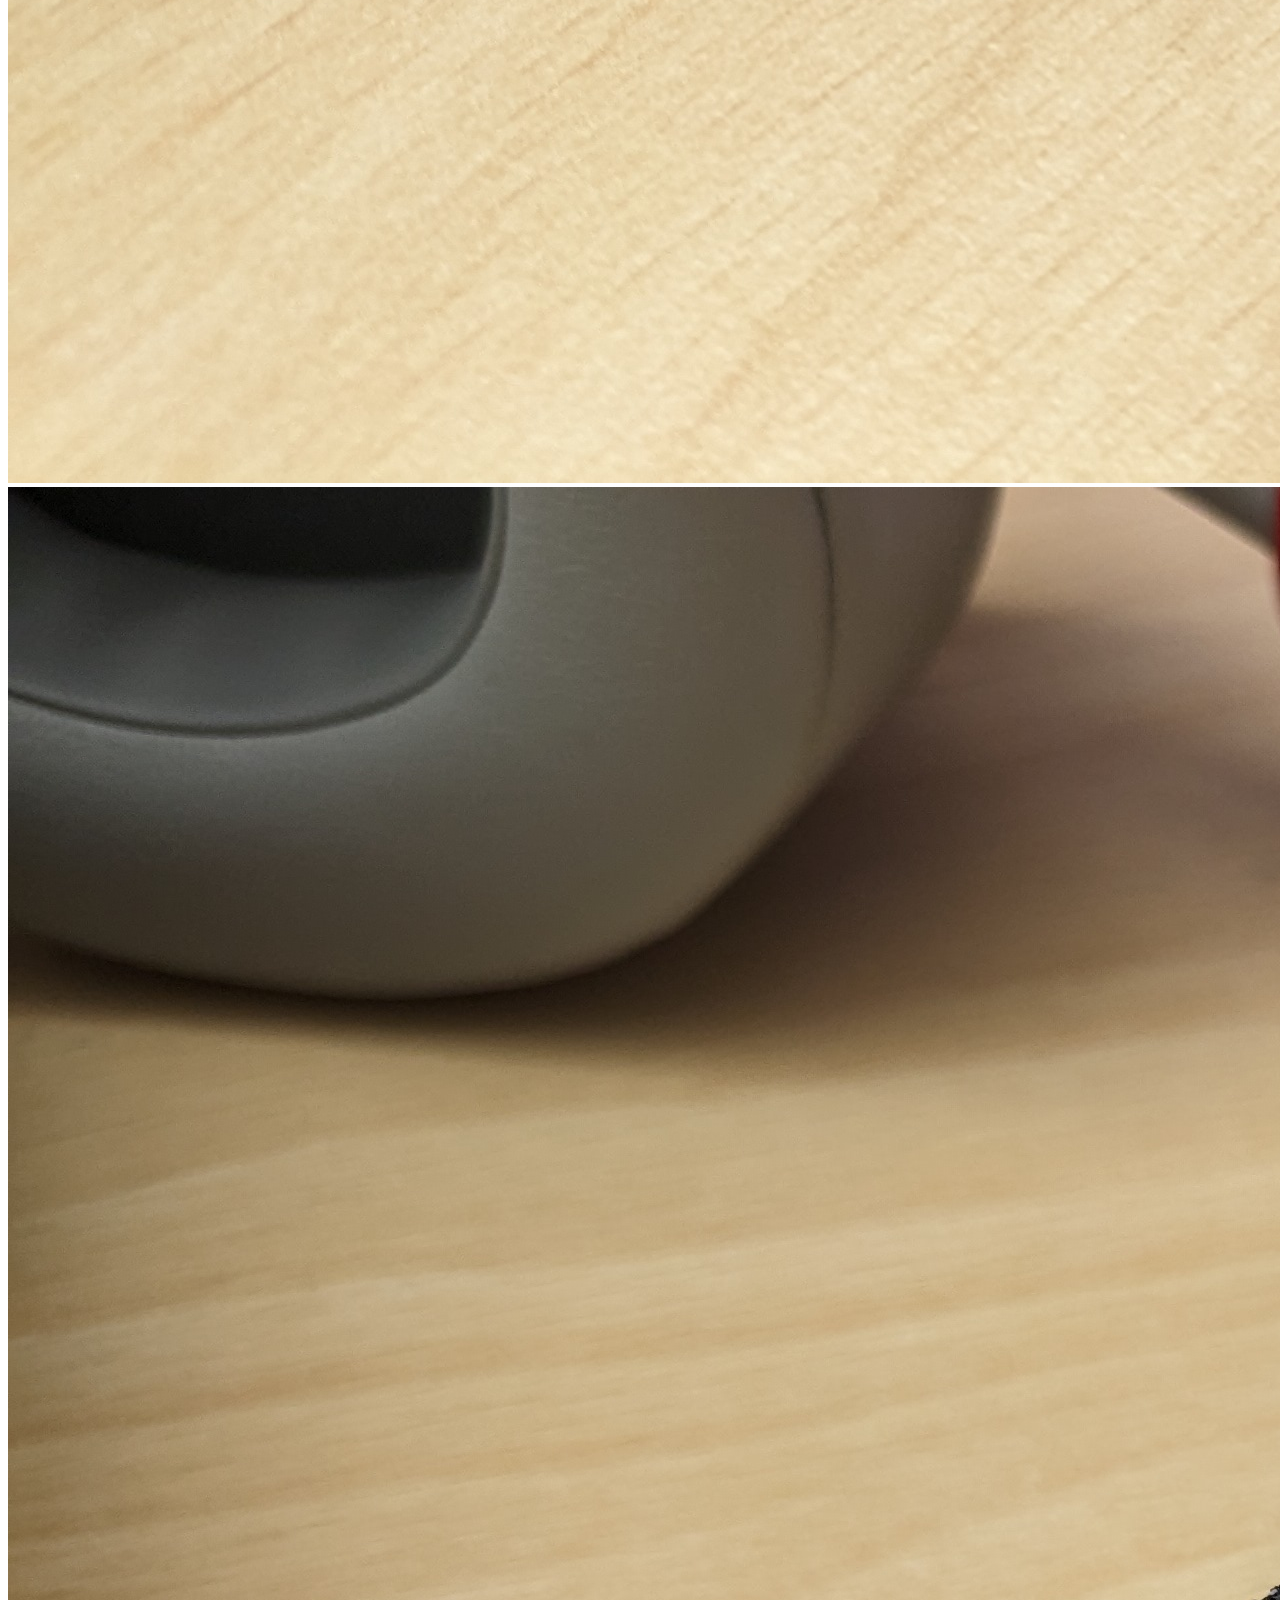
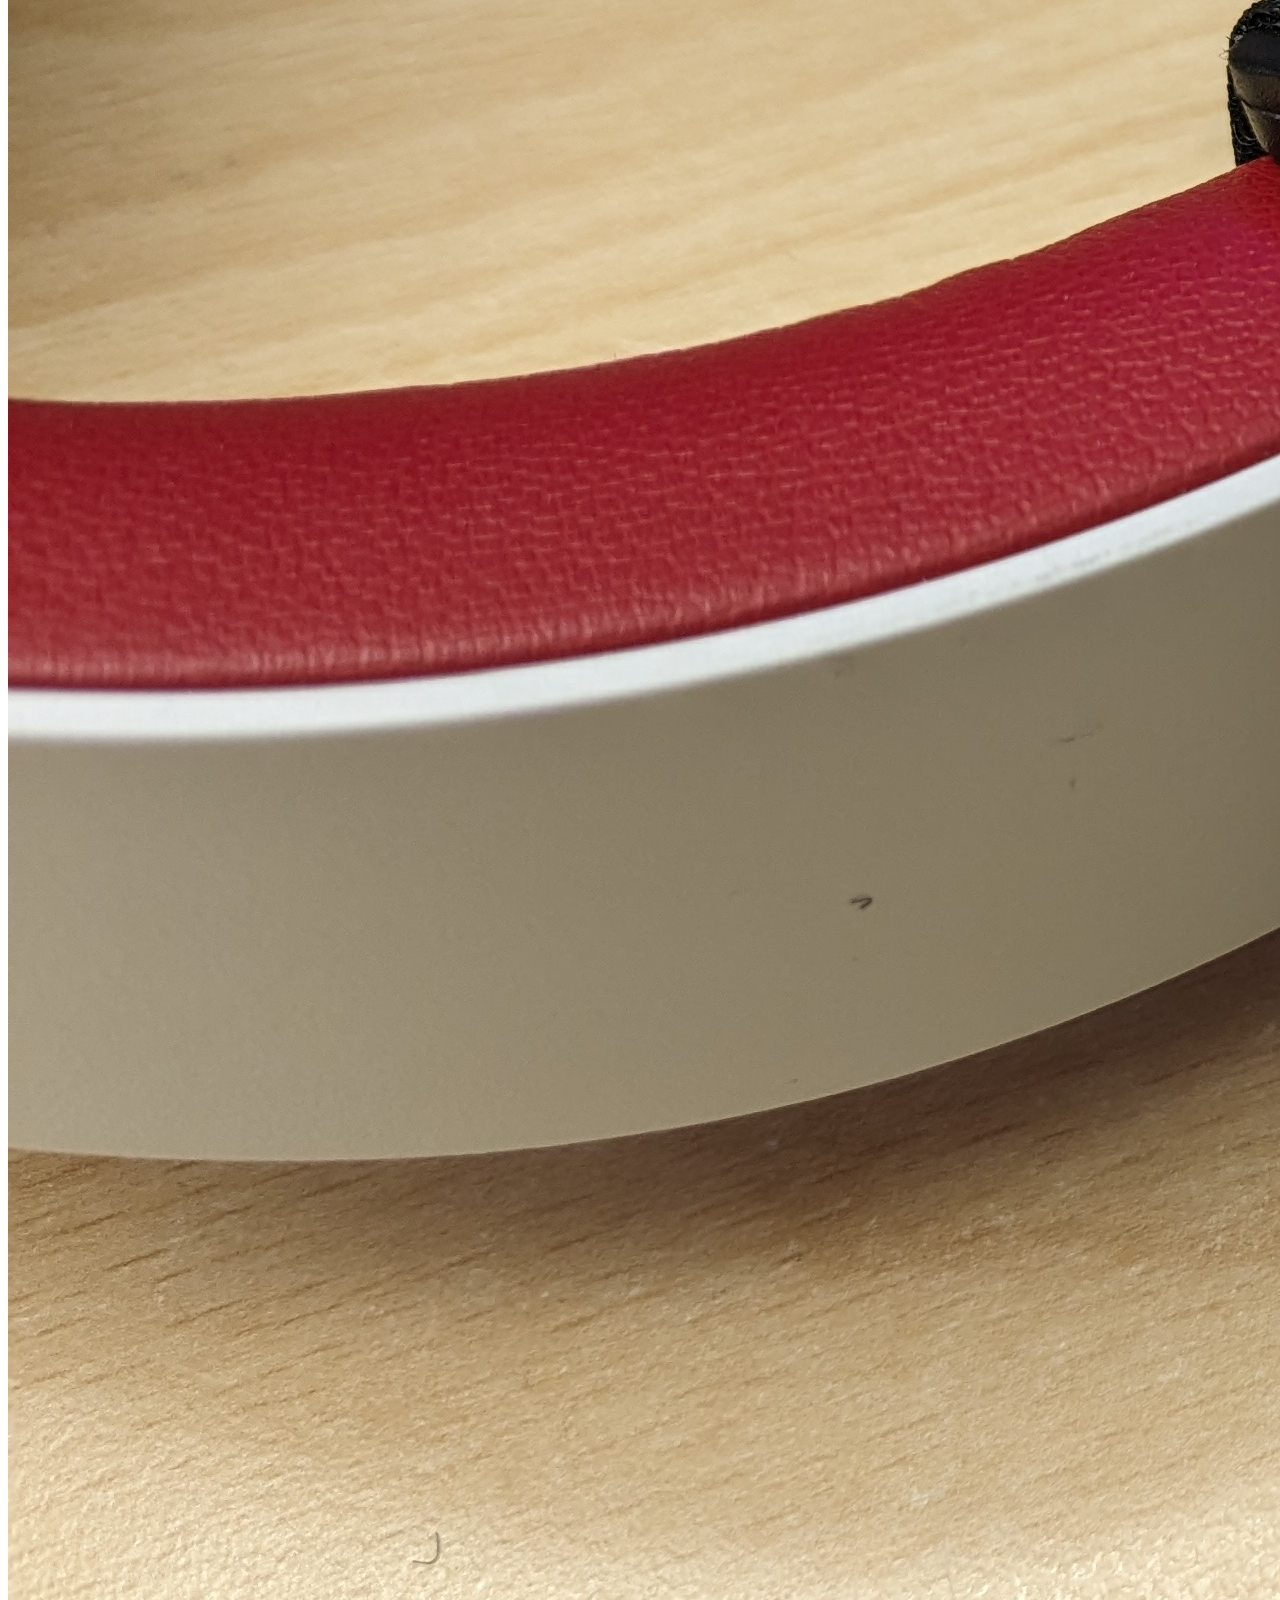
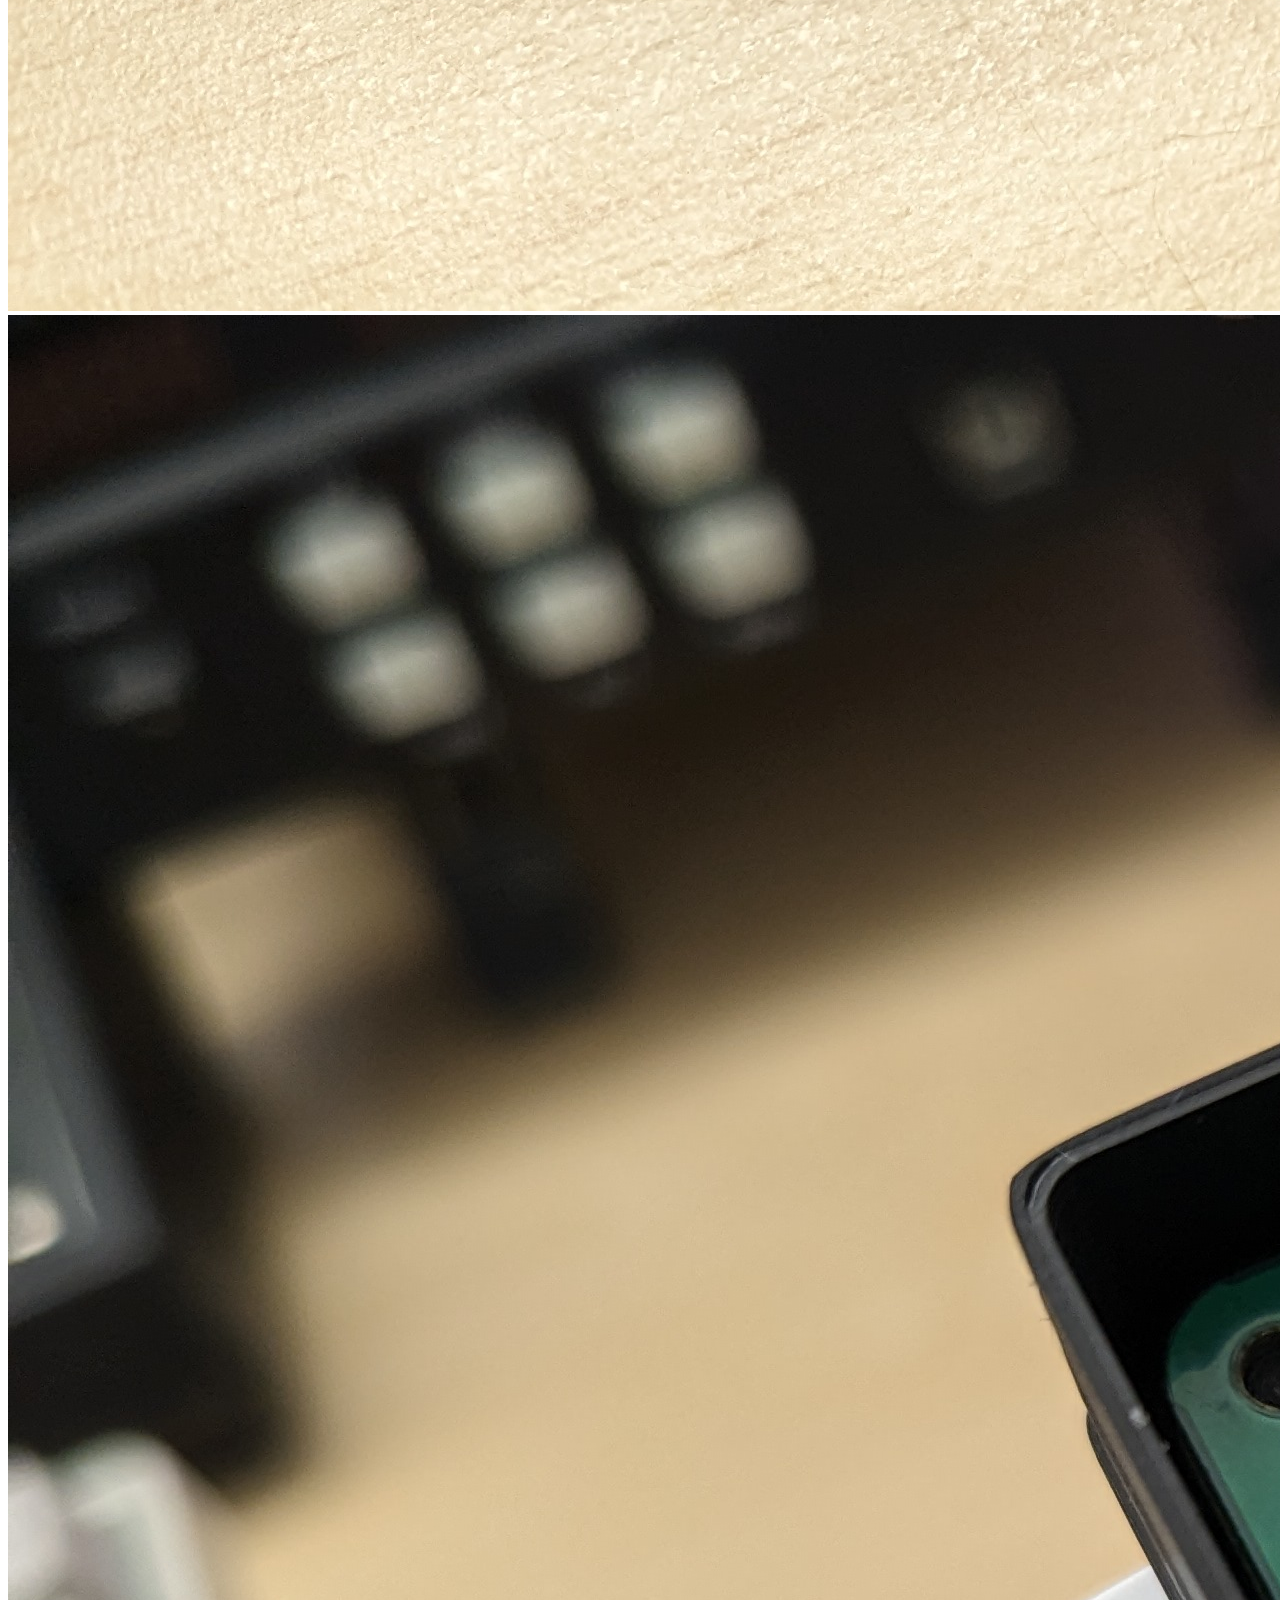
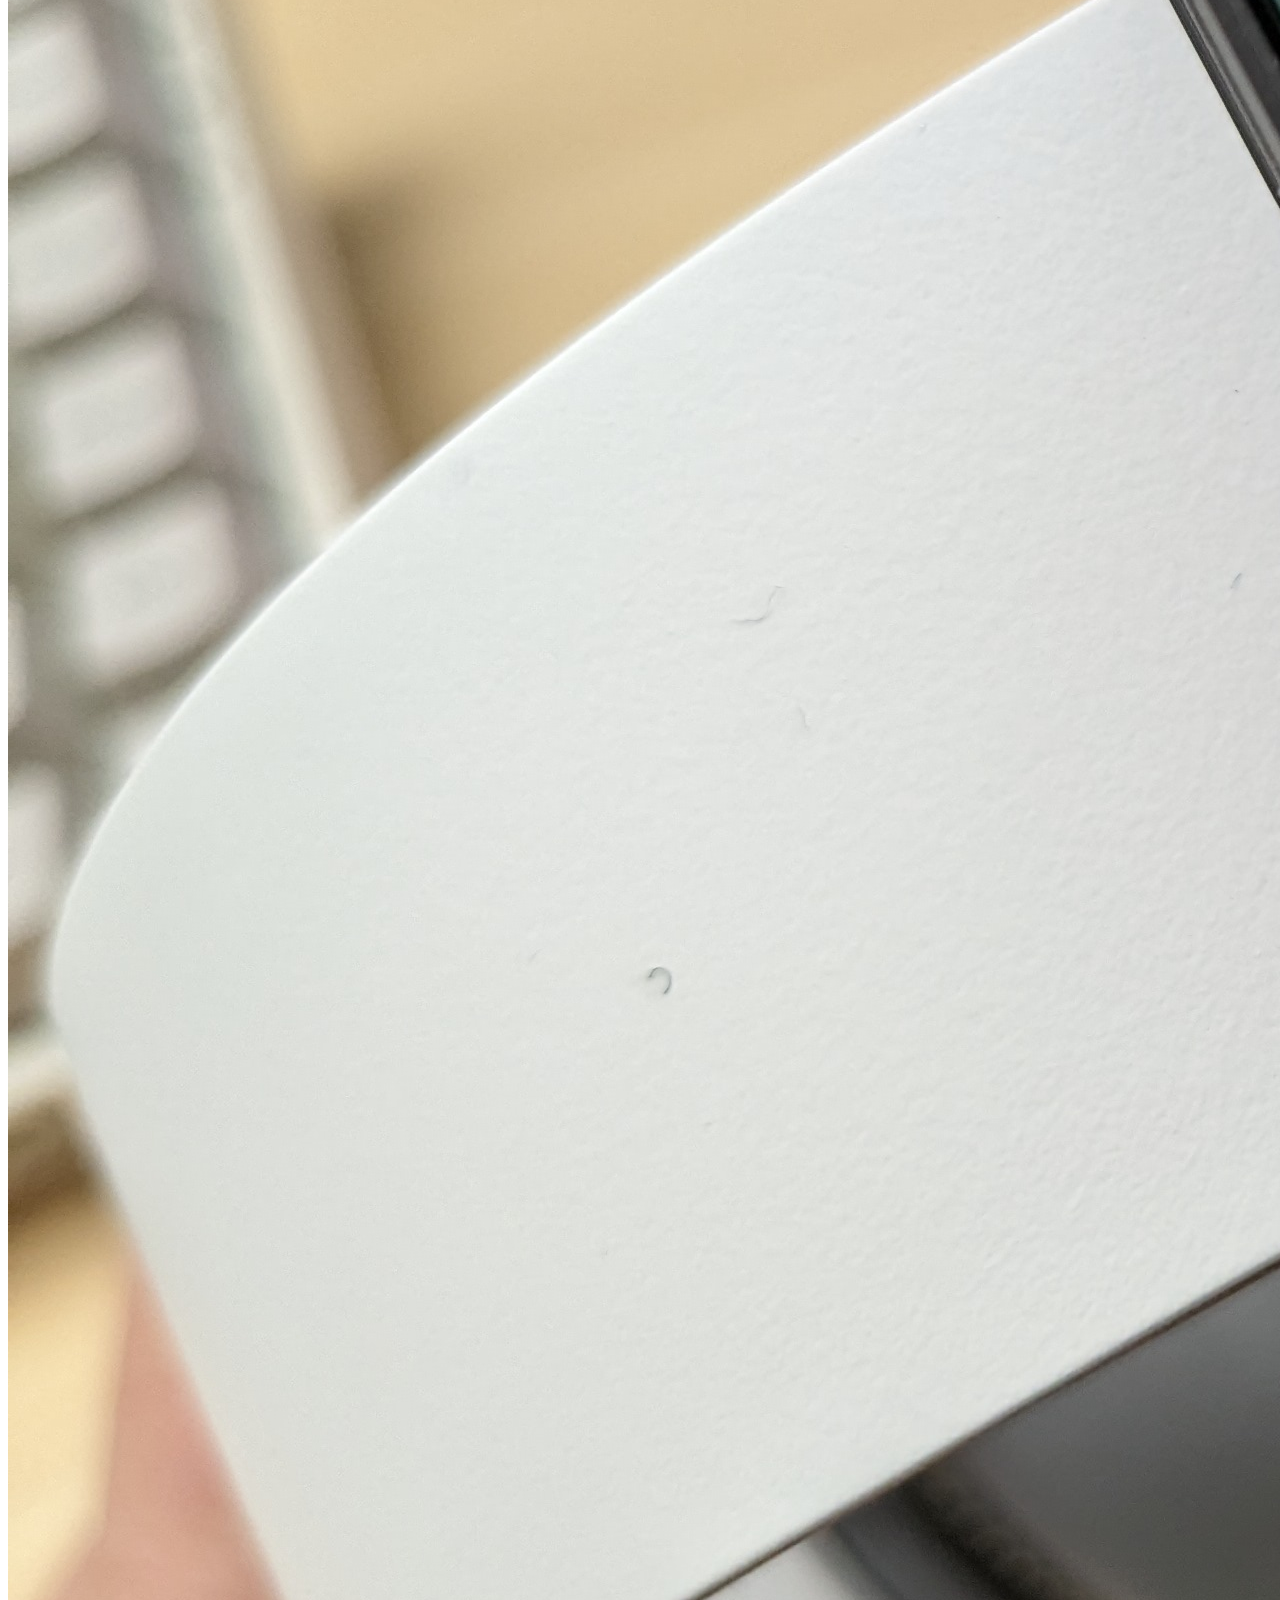
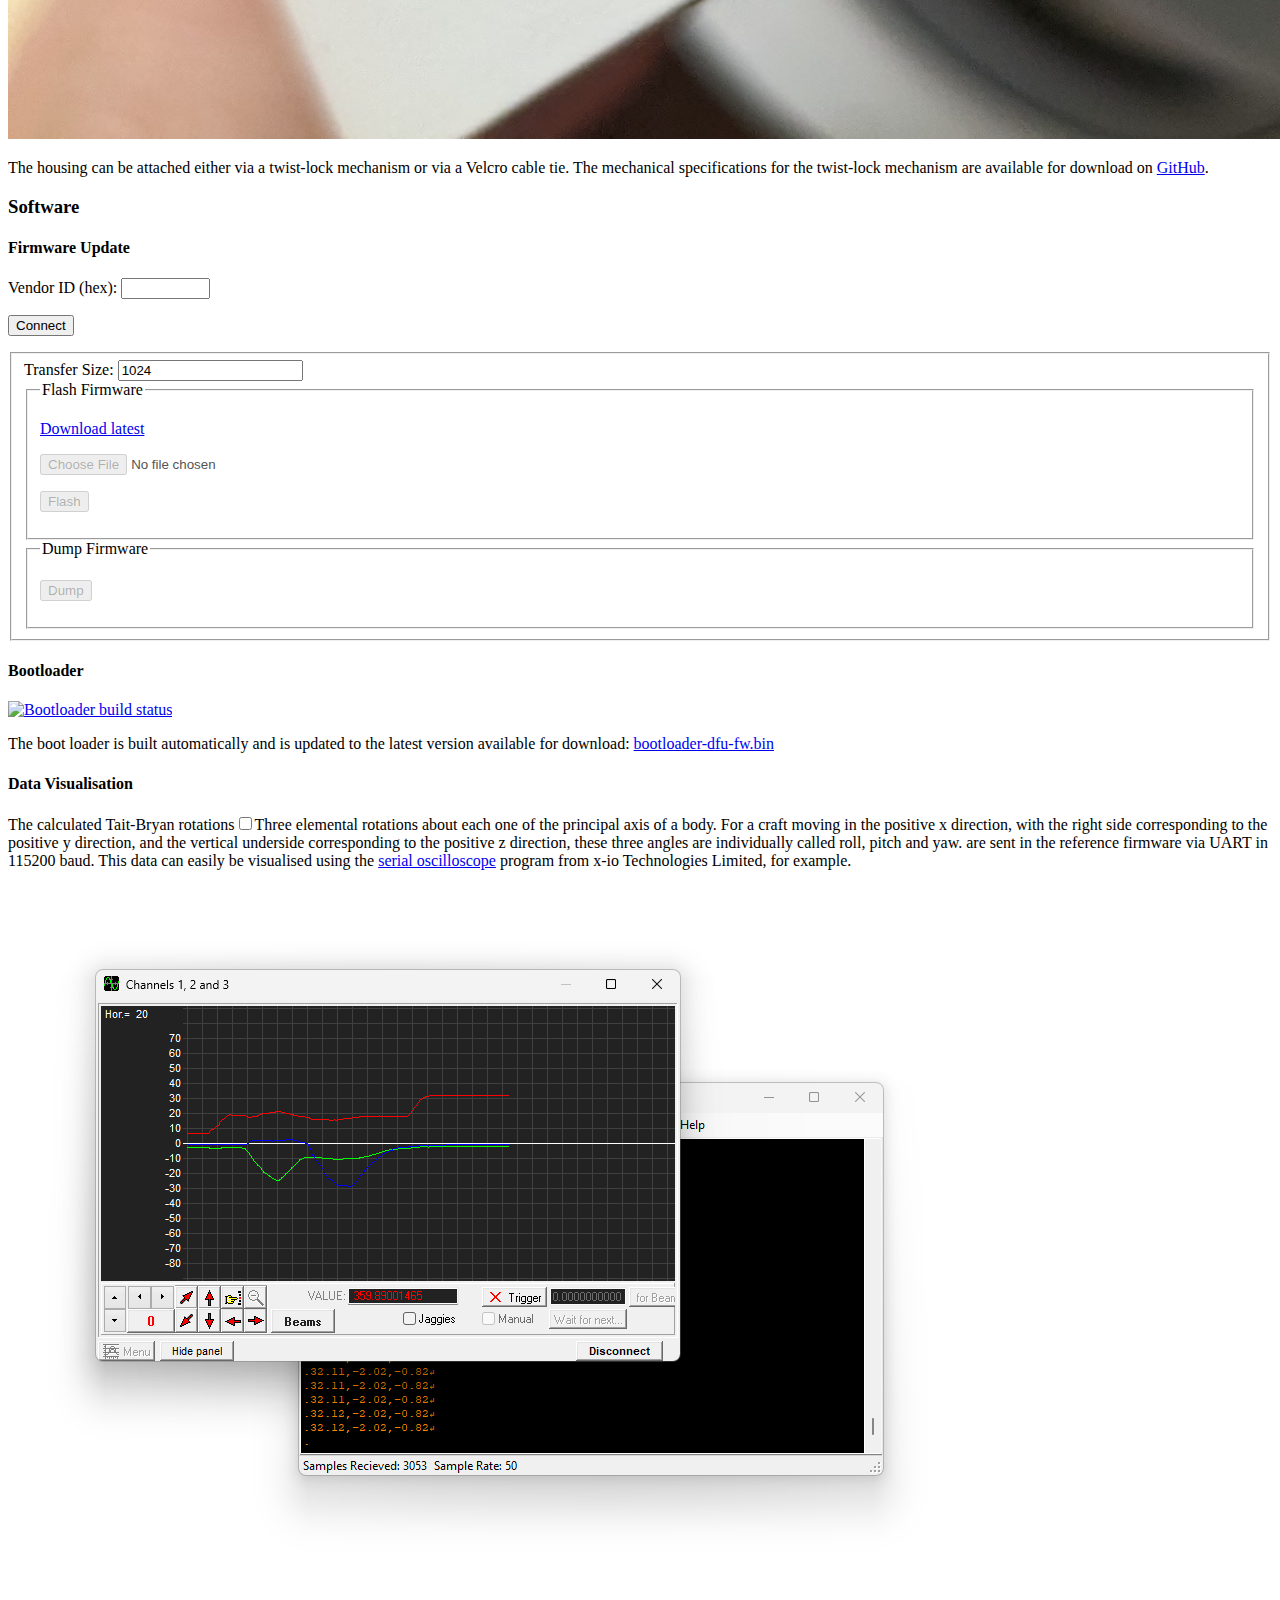
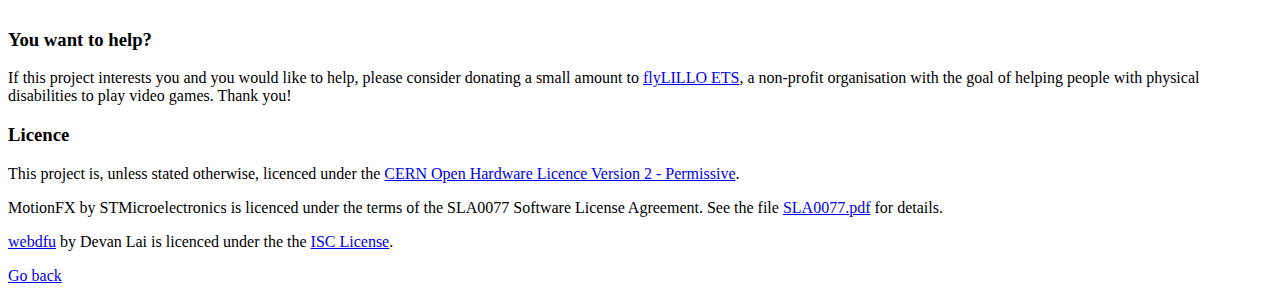
==== commit e11b9fac: "Remove duplicate badges entirely, looks better that way" ====
--- a/docs/index.html
+++ b/docs/index.html
@@ -106,14 +106,6 @@
 
     <h3 id="project-status">Project Status</h3>
 
-    <a href="https://github.com/mupfdev/TrackMAG/actions/workflows/firmware.yaml">
-      <img src="https://github.com/mupfdev/TrackMAG/actions/workflows/firmware.yaml/badge.svg" alt="Firmware build status">
-    </a>
-    <a href="https://github.com/mupfdev/TrackMAG/actions/workflows/bootloader.yaml">
-      <img src="https://github.com/mupfdev/TrackMAG/actions/workflows/bootloader.yaml/badge.svg" alt="Bootloader build status">
-    </a>
-
-
     <p>
       The project is currently in early prototype status.  Details on
       the current progress can be found
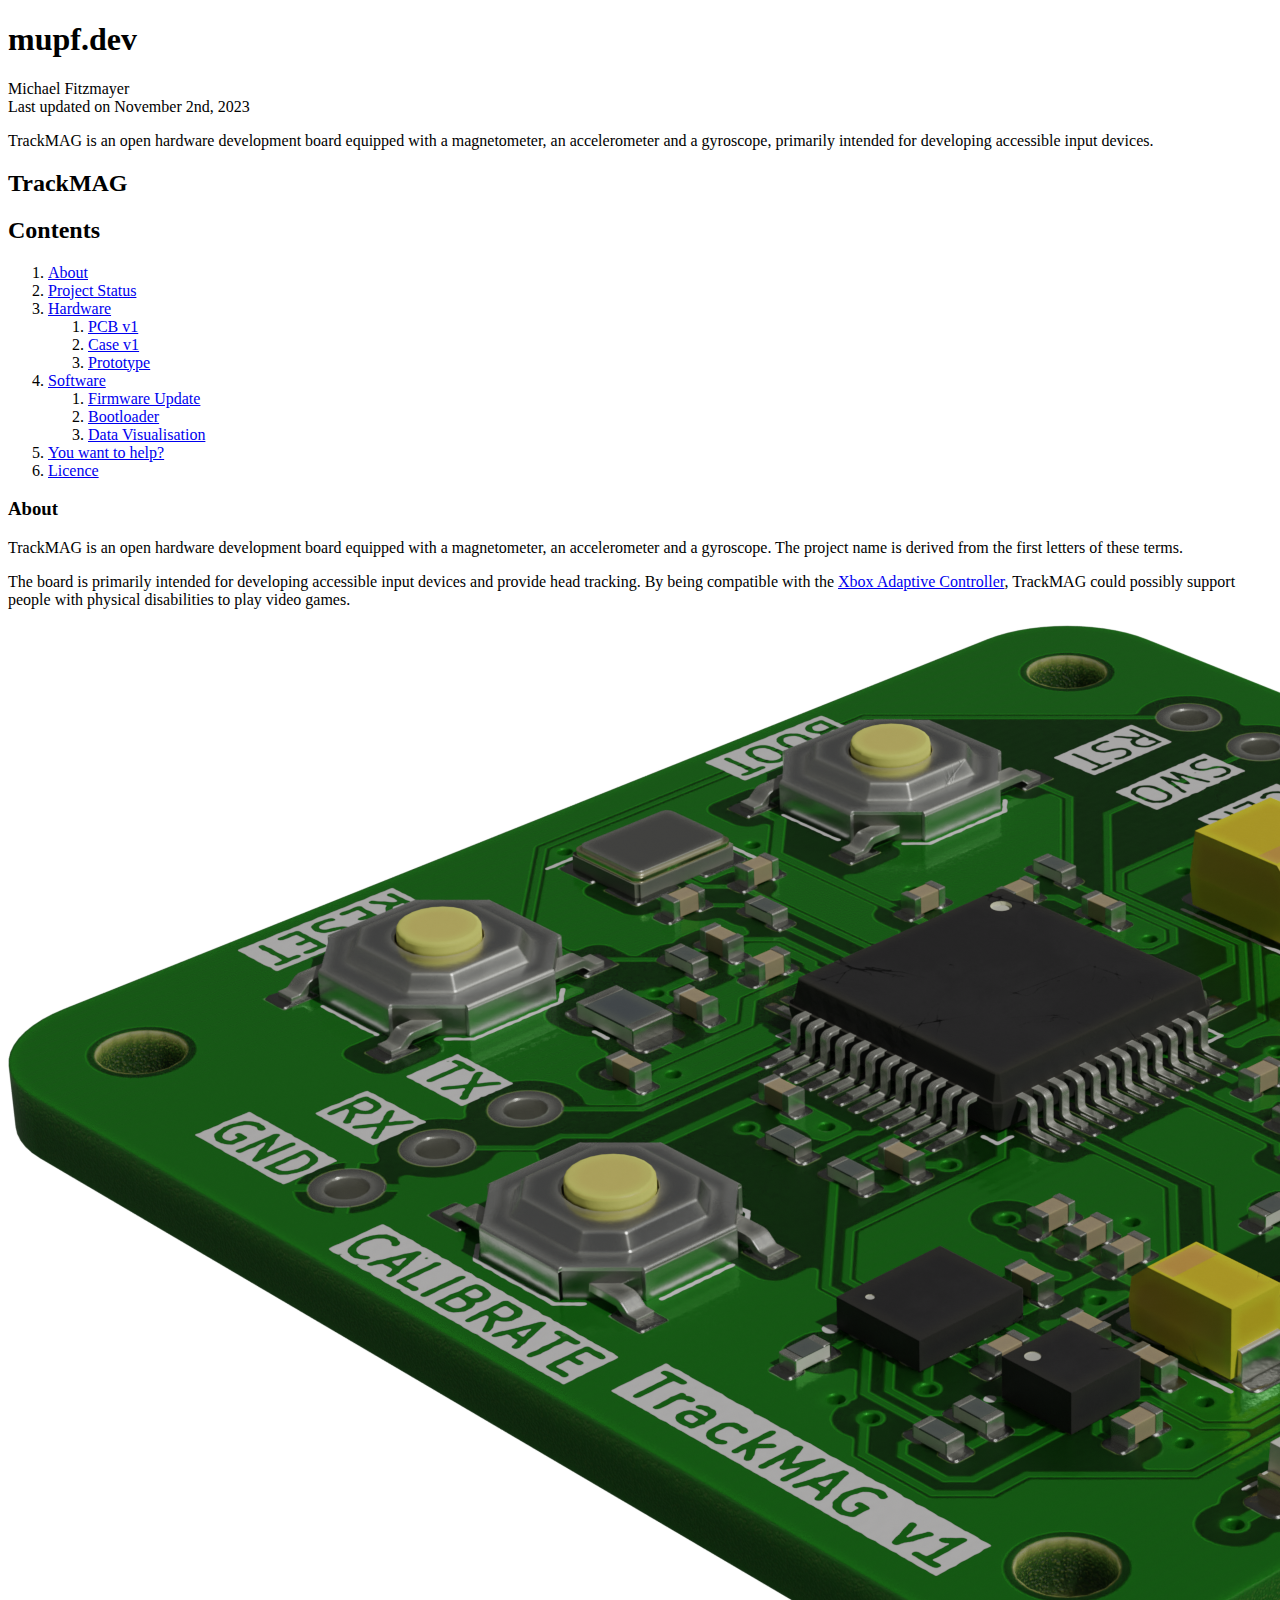
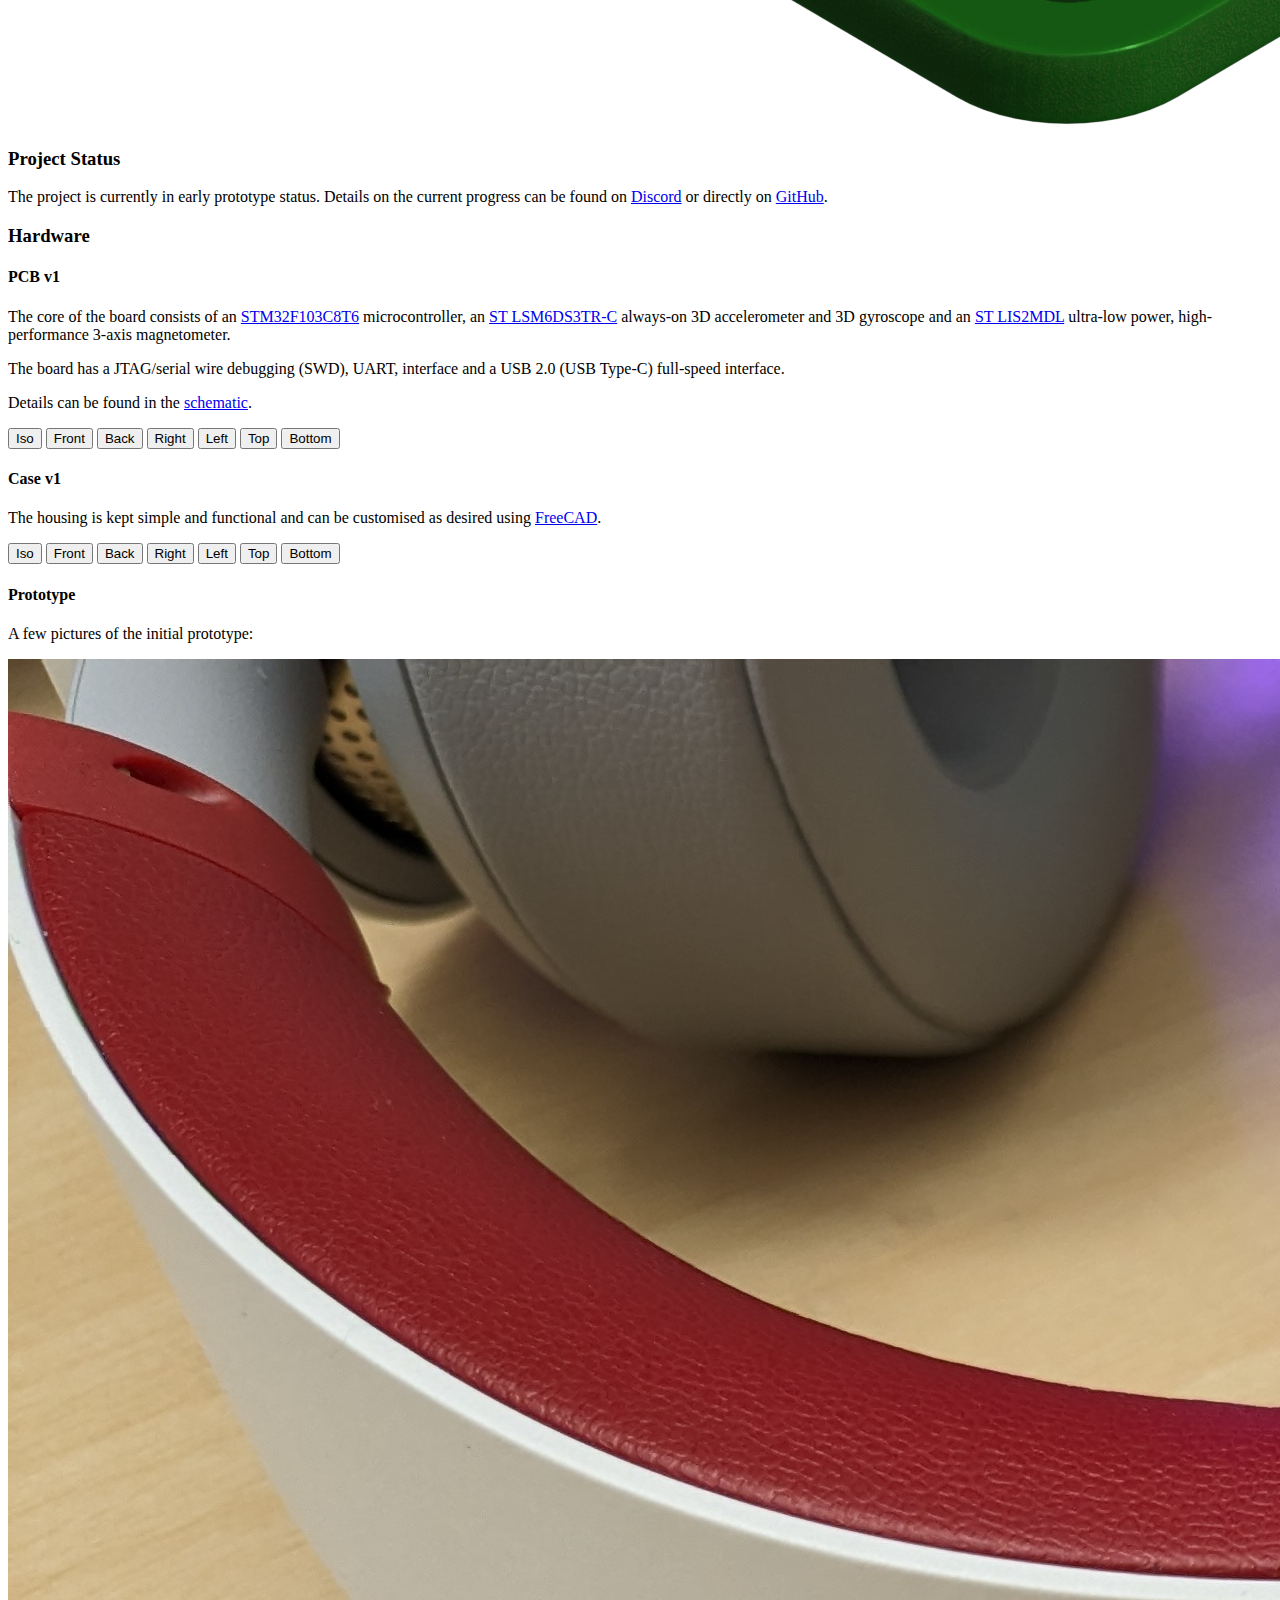
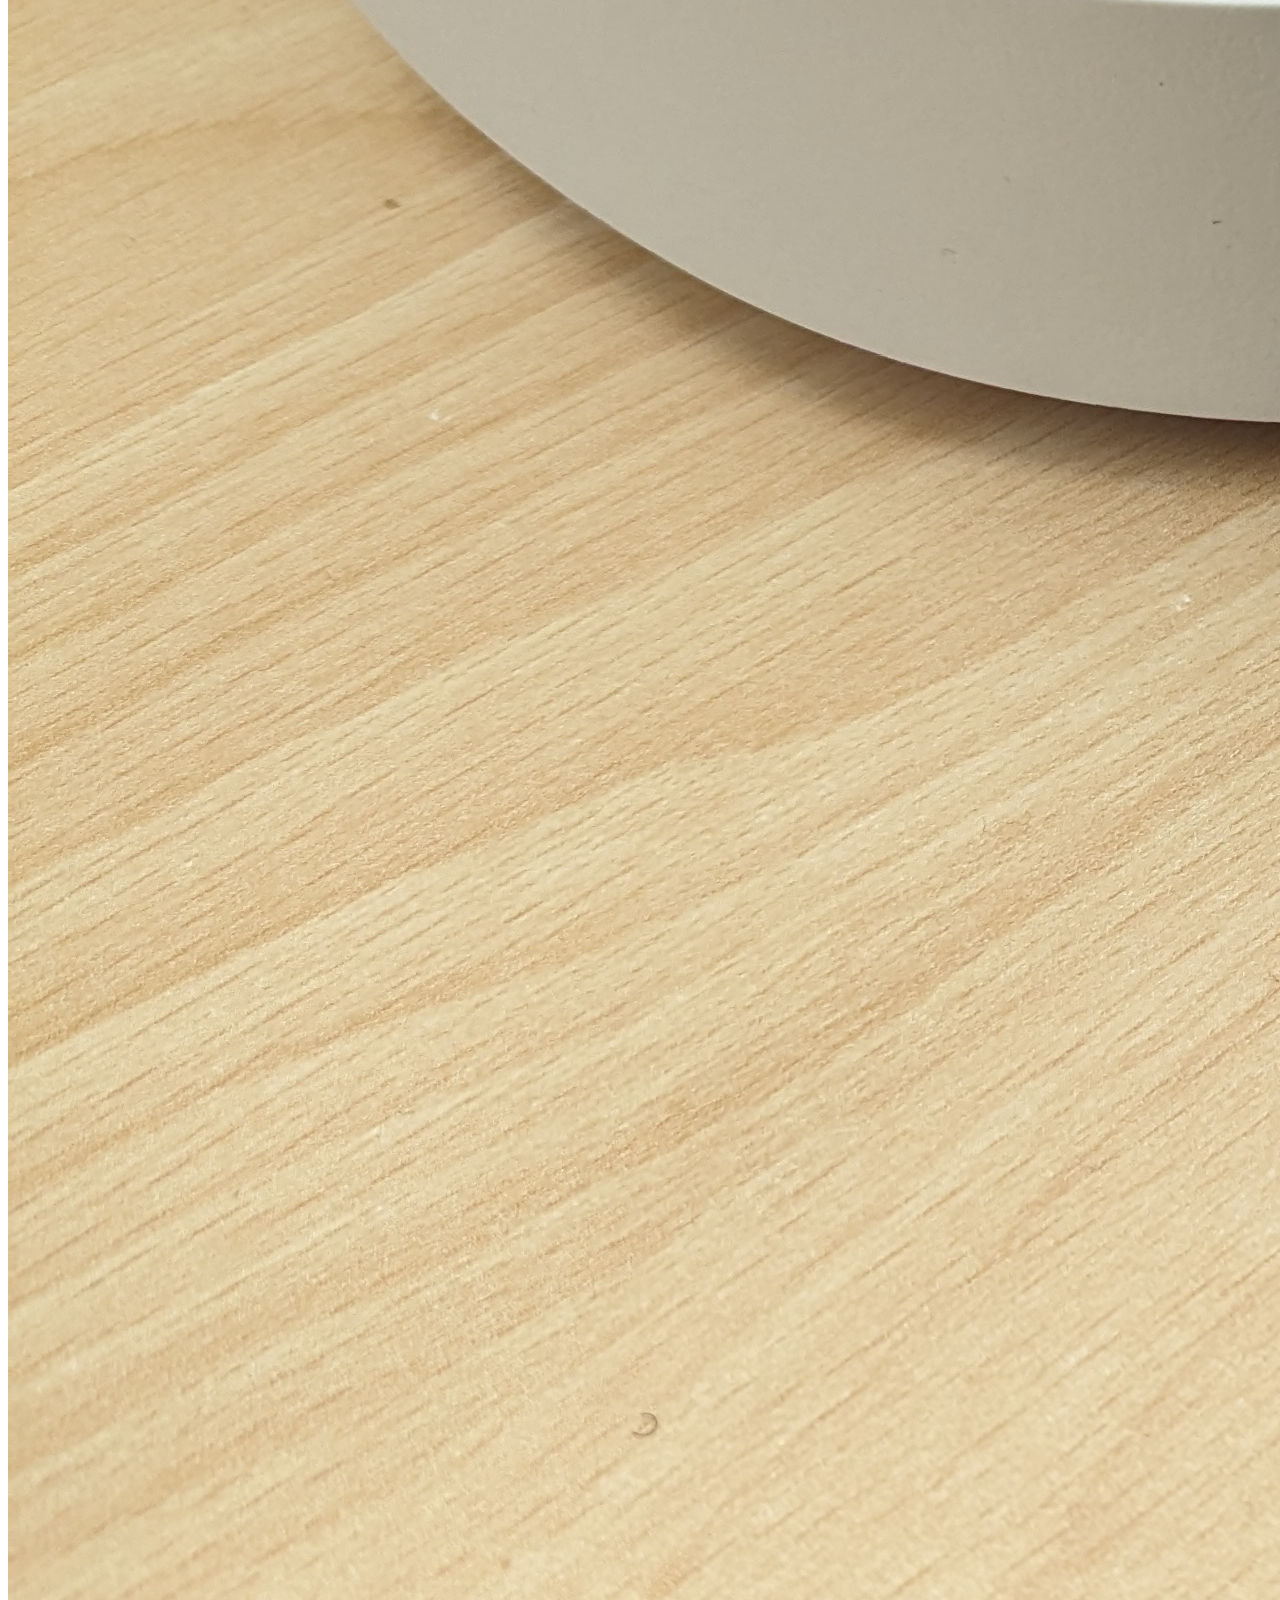
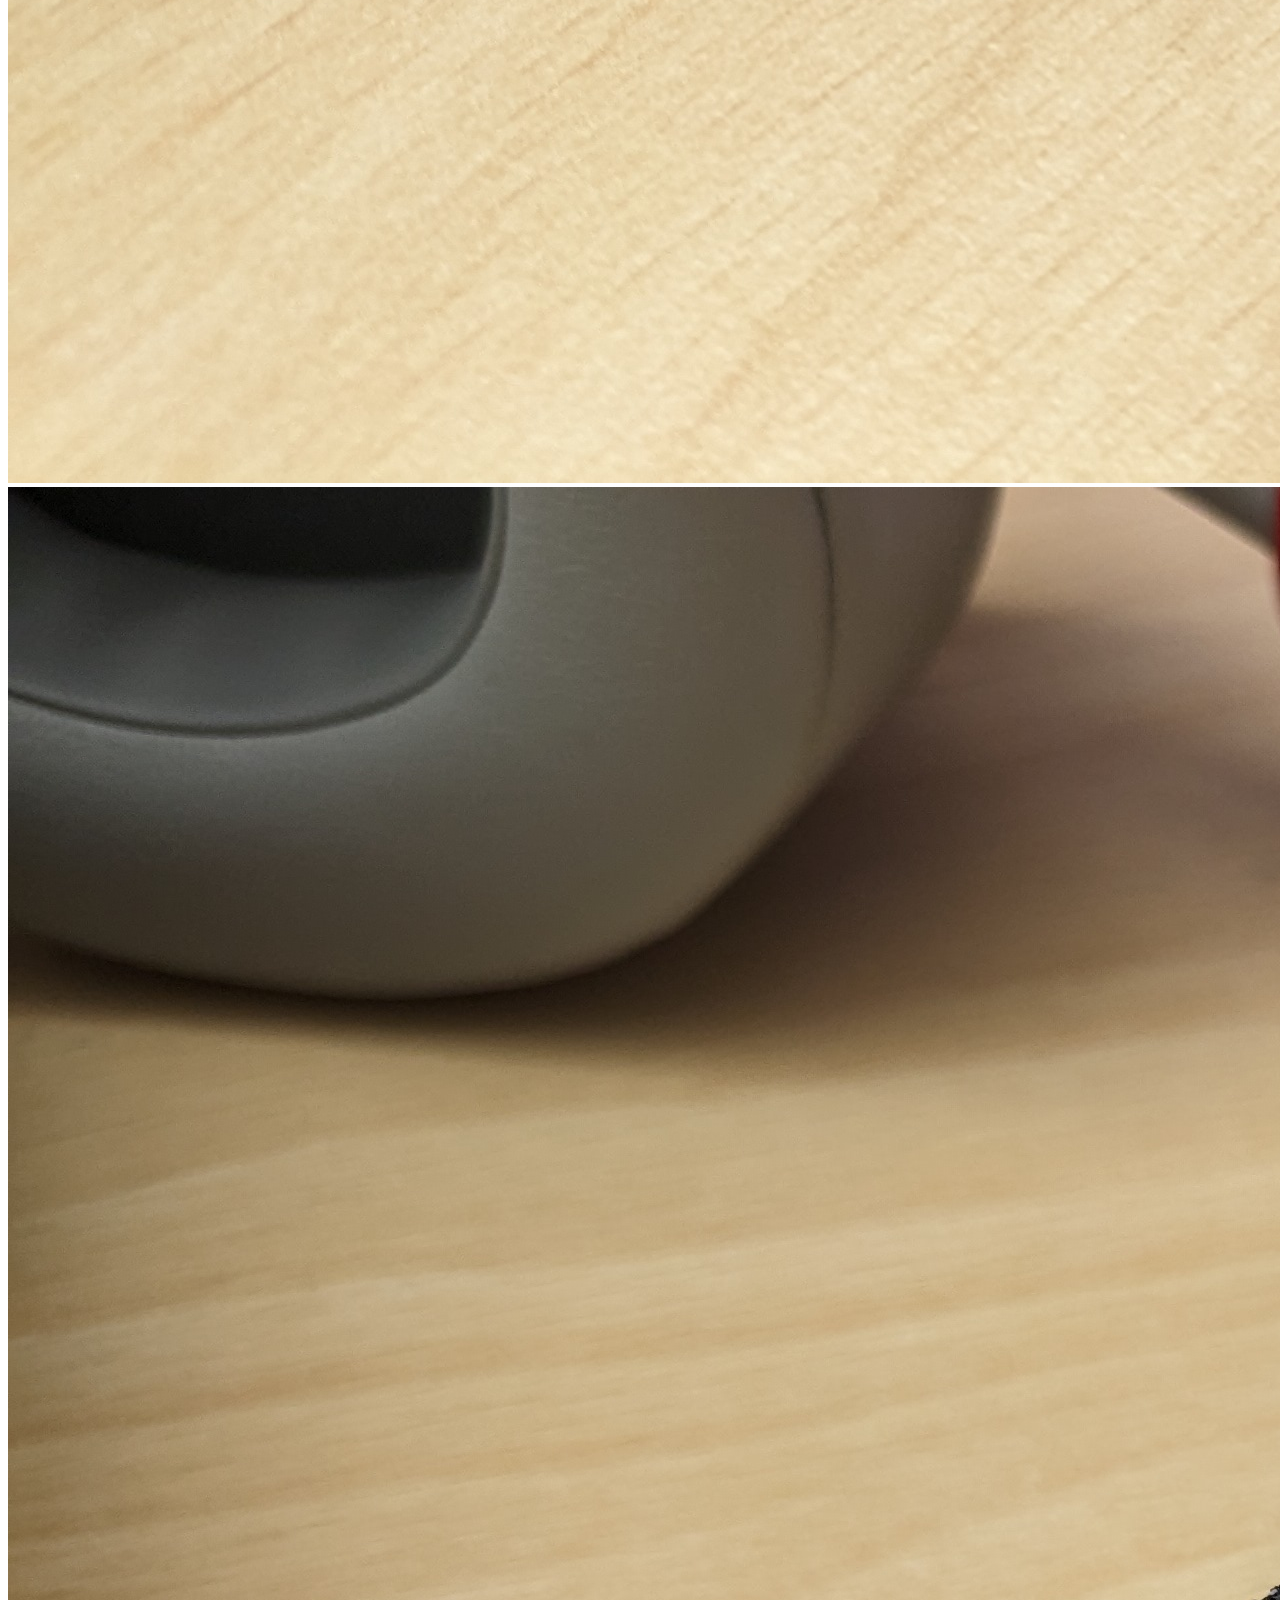
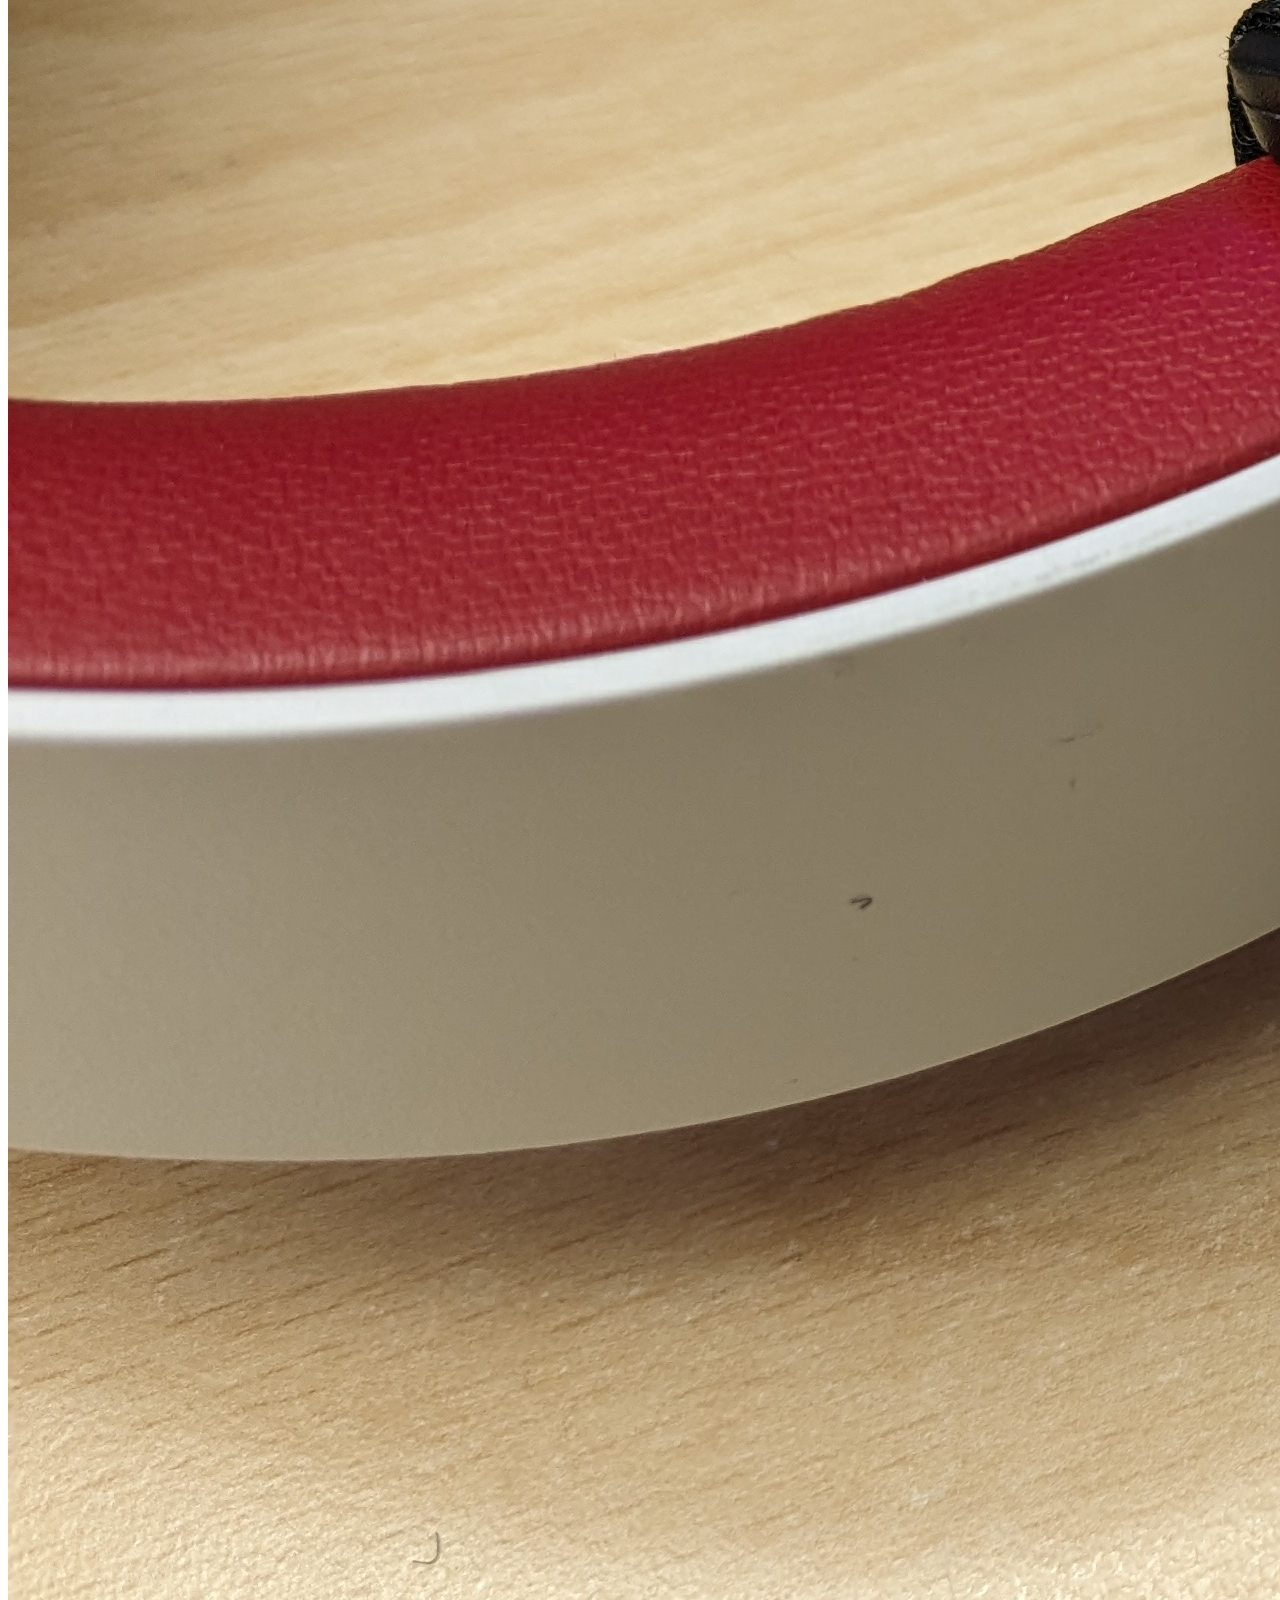
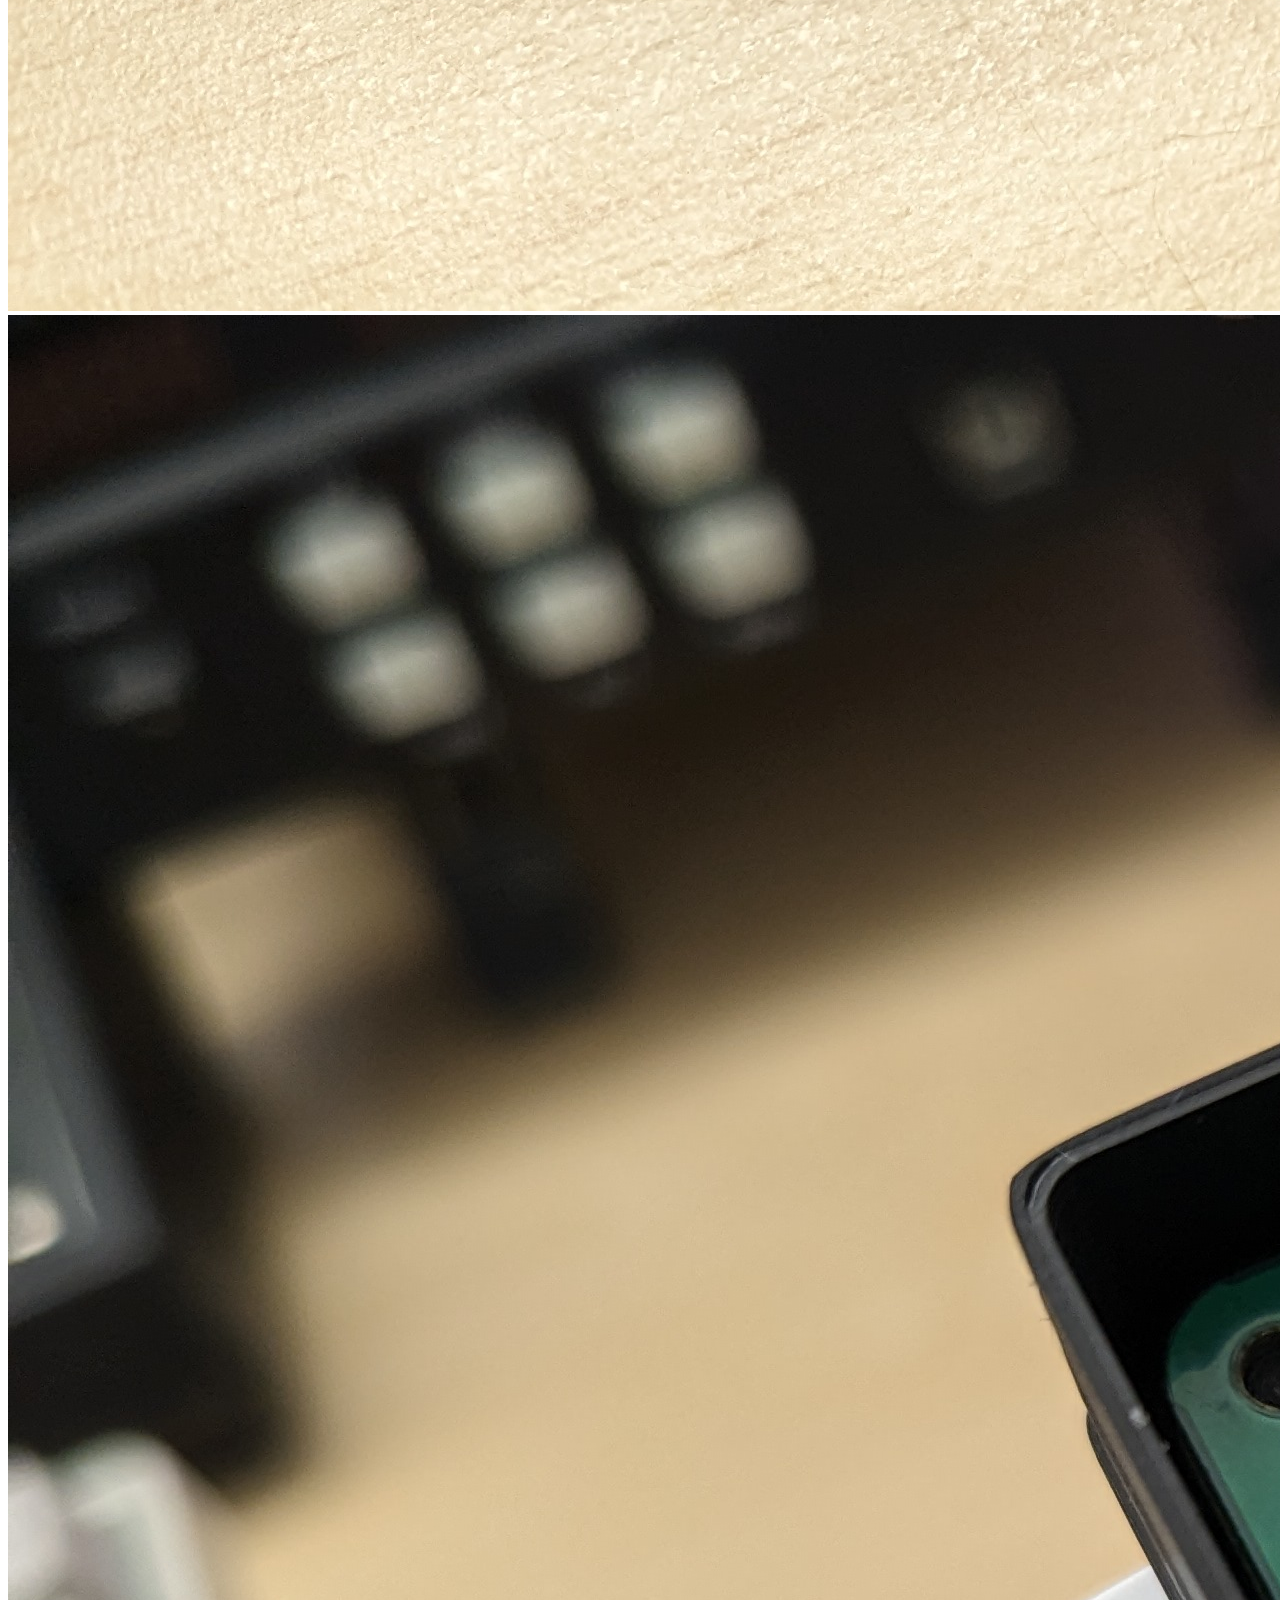
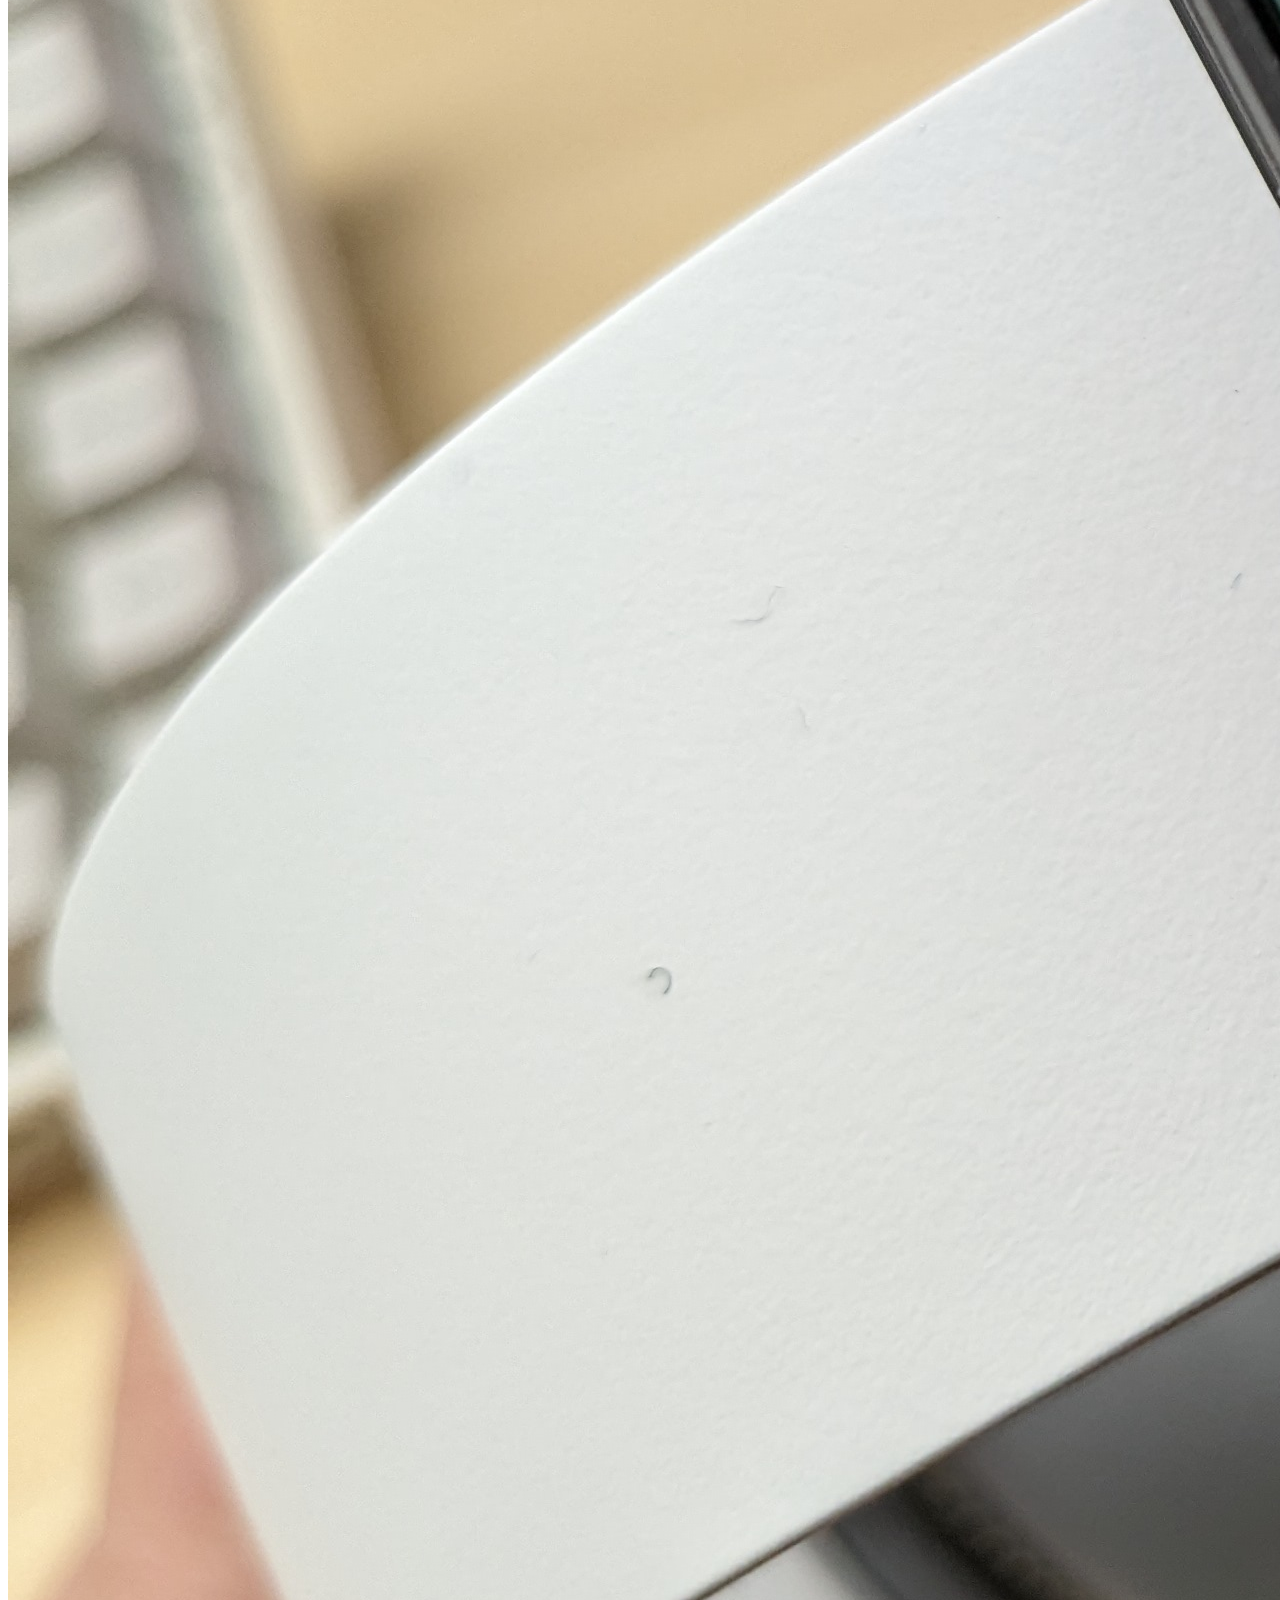
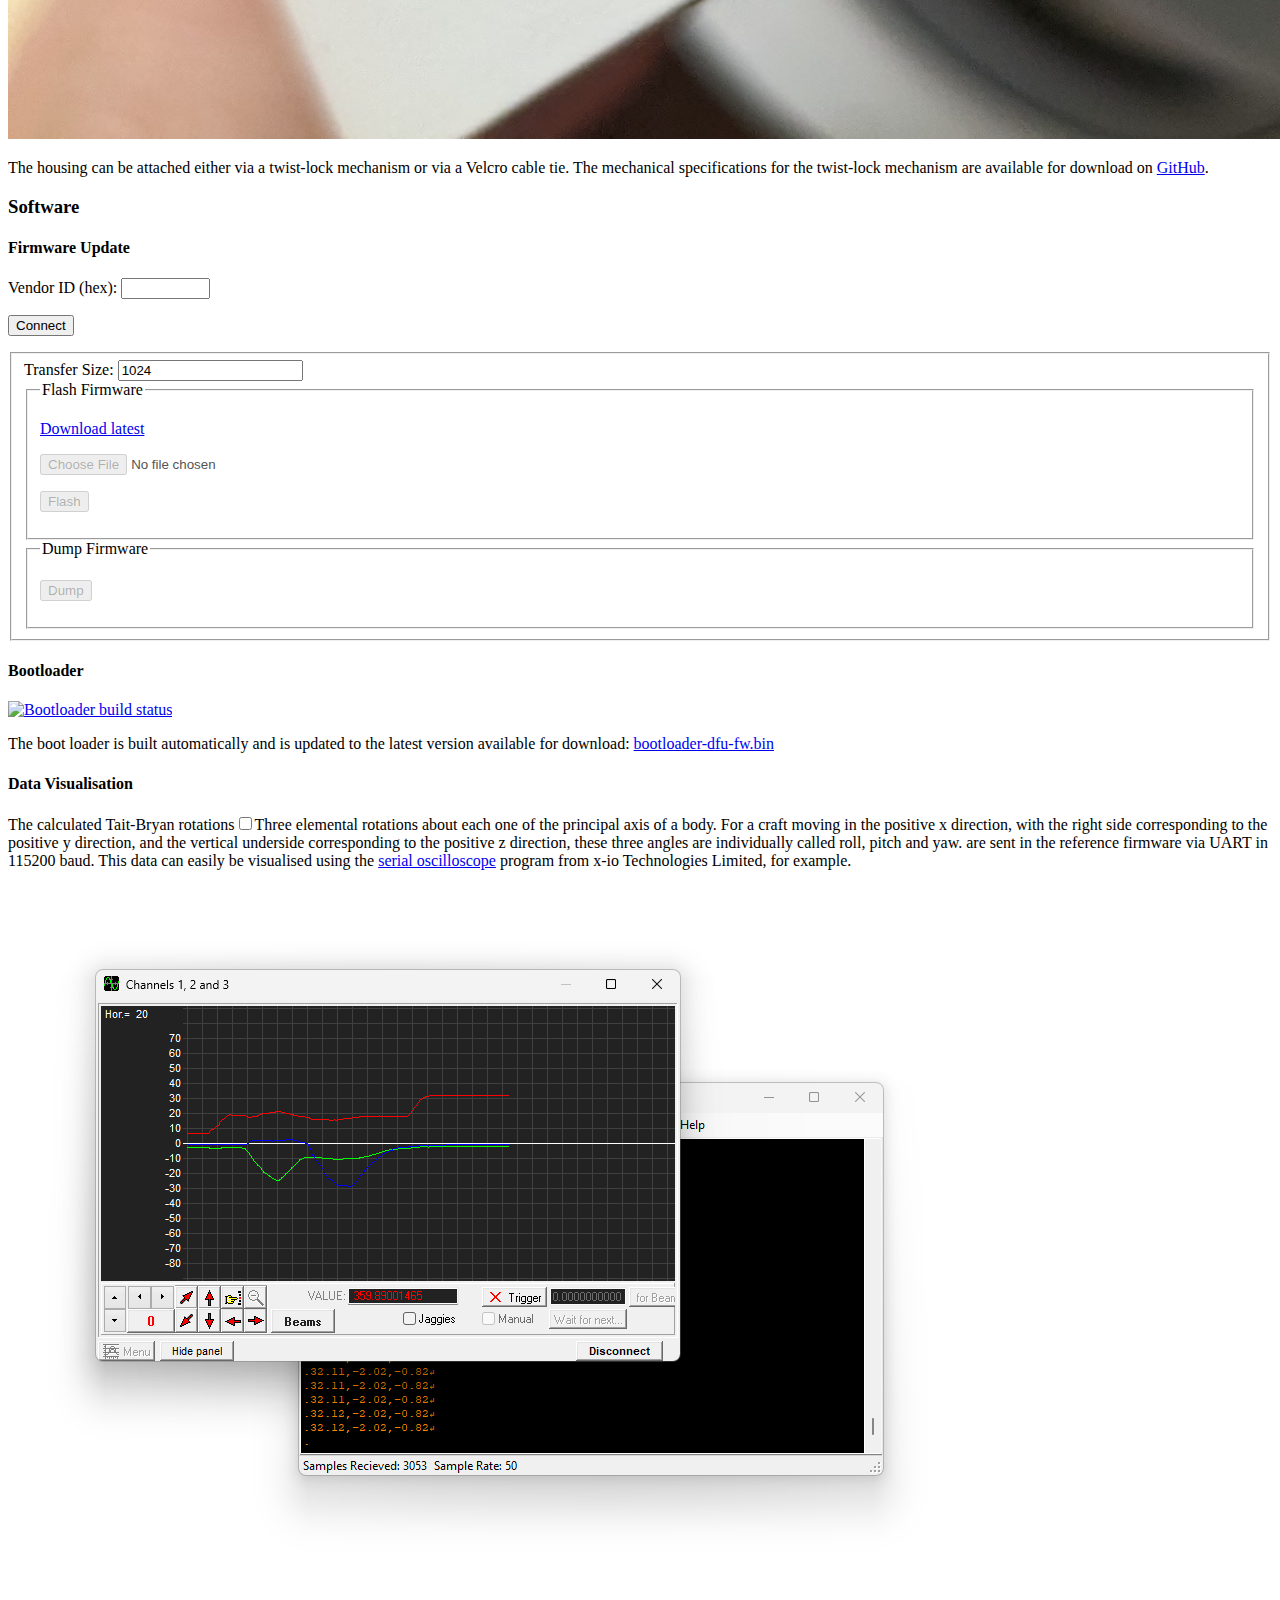
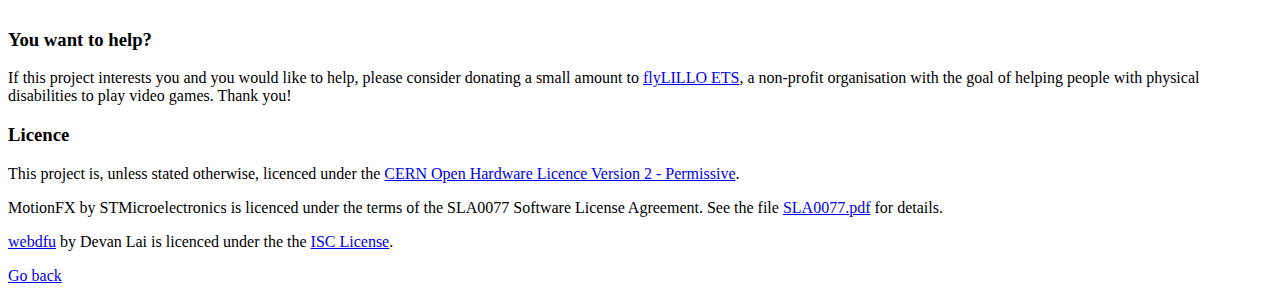
==== commit 0f012d24: "Update date" ====
--- a/docs/index.html
+++ b/docs/index.html
@@ -44,7 +44,7 @@
   <body>
     <h1>mupf.dev</h1>
 
-    <p class="author">Michael Fitzmayer <br> Last updated on October 21th, 2023</p>
+    <p class="author">Michael Fitzmayer <br> Last updated on November 2nd, 2023</p>
 
     <div class="abstract">
       <p>
